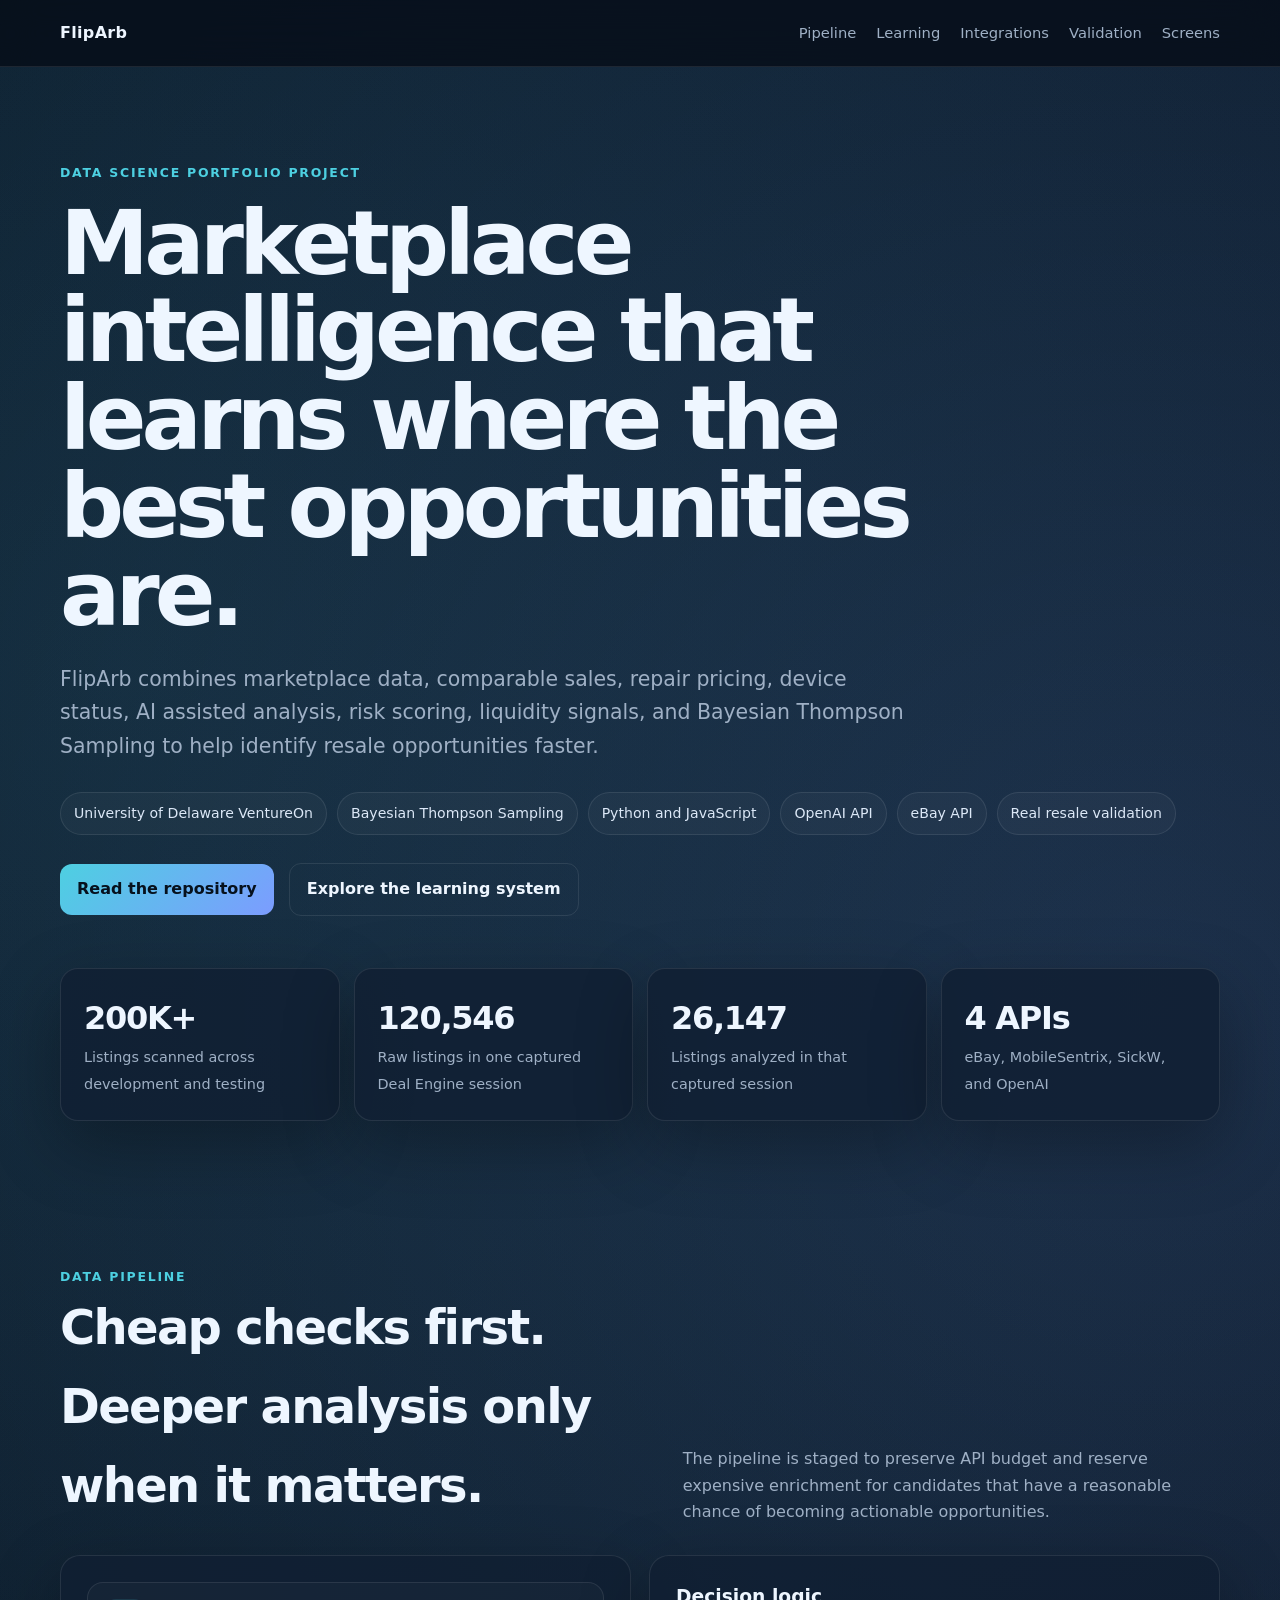
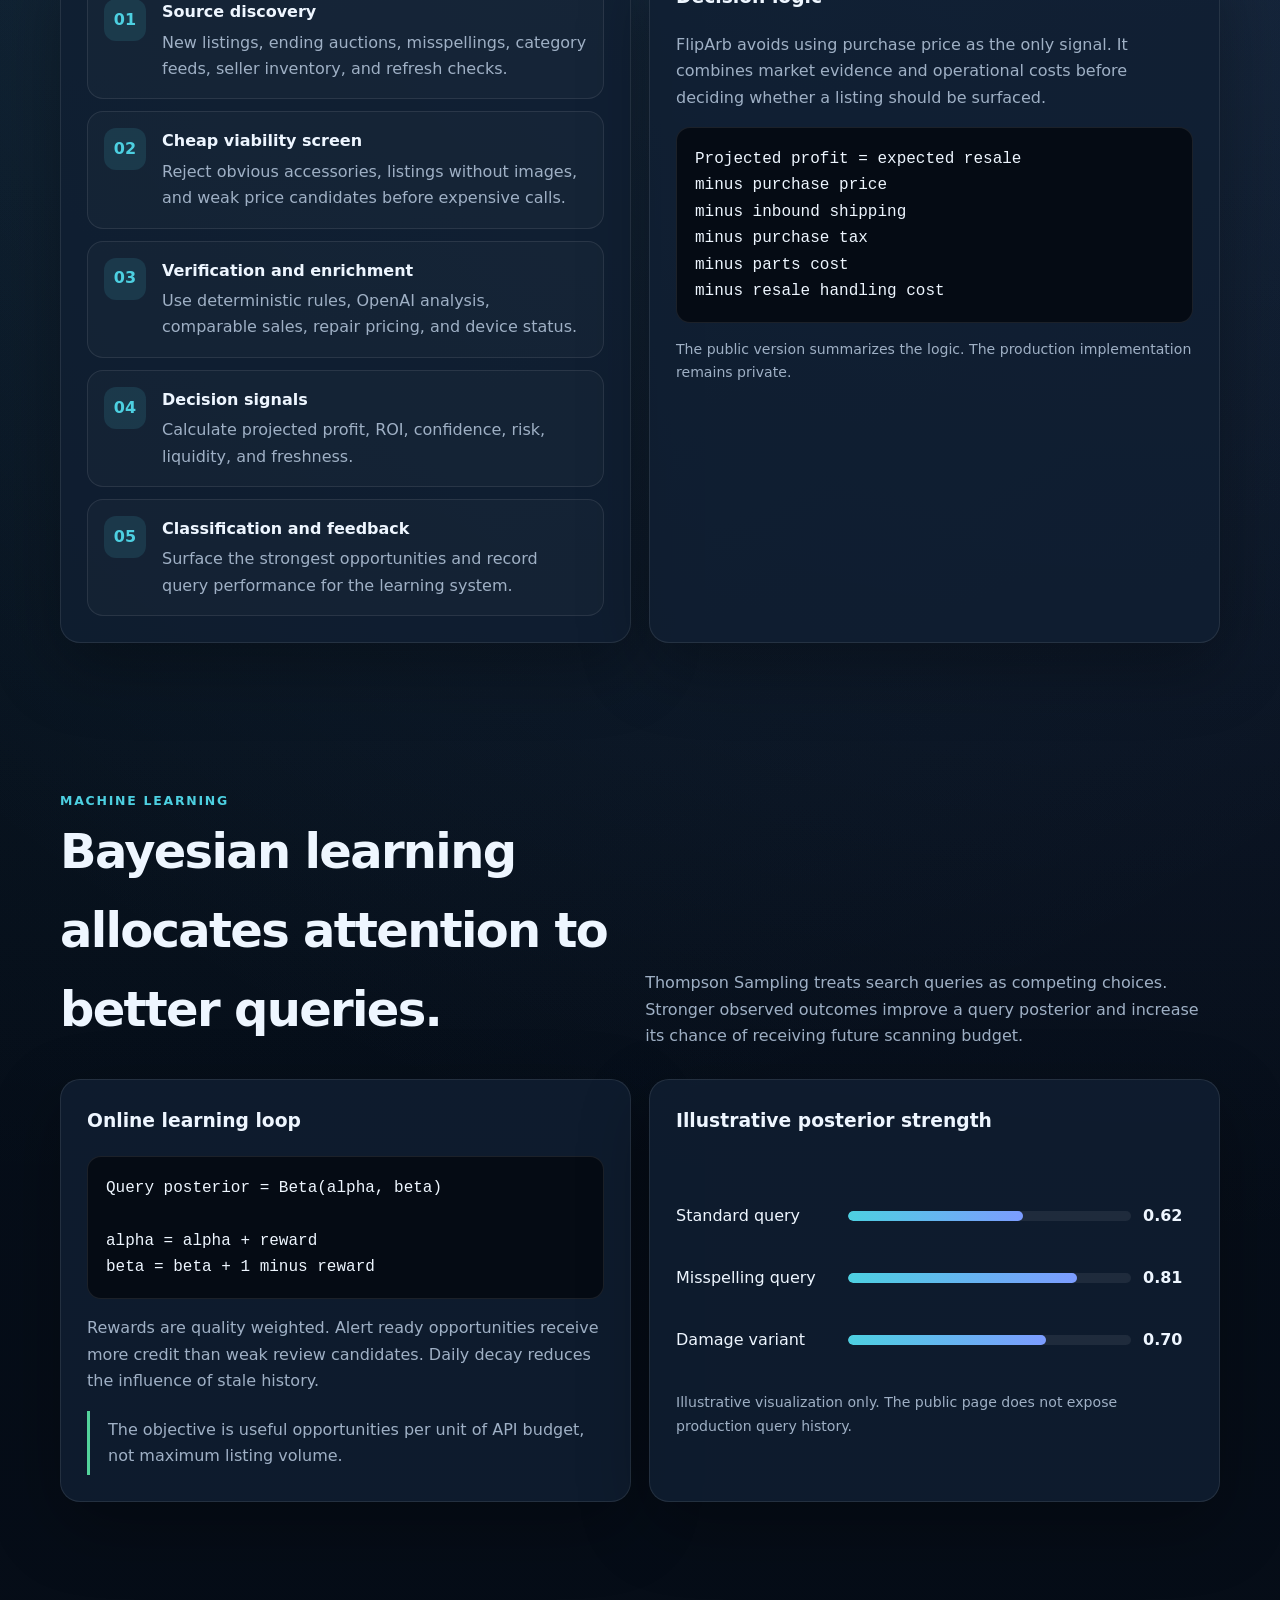
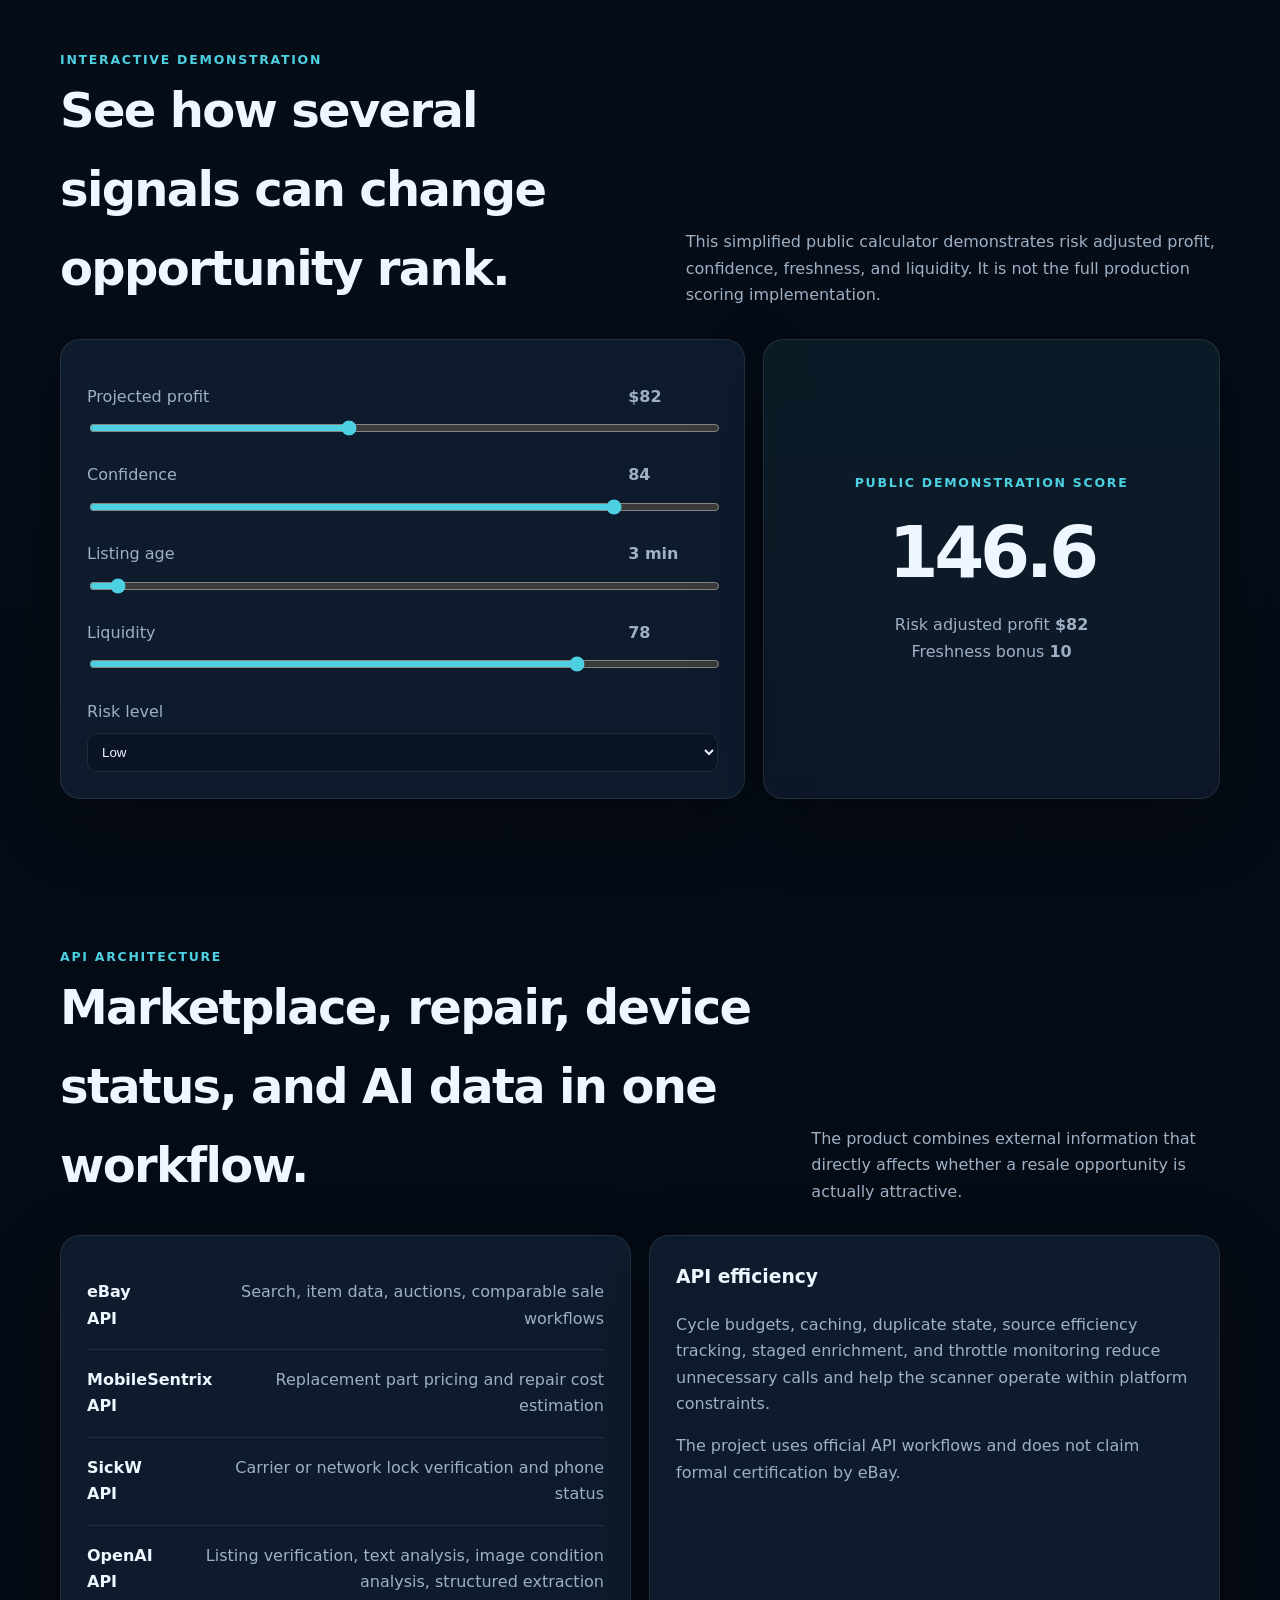
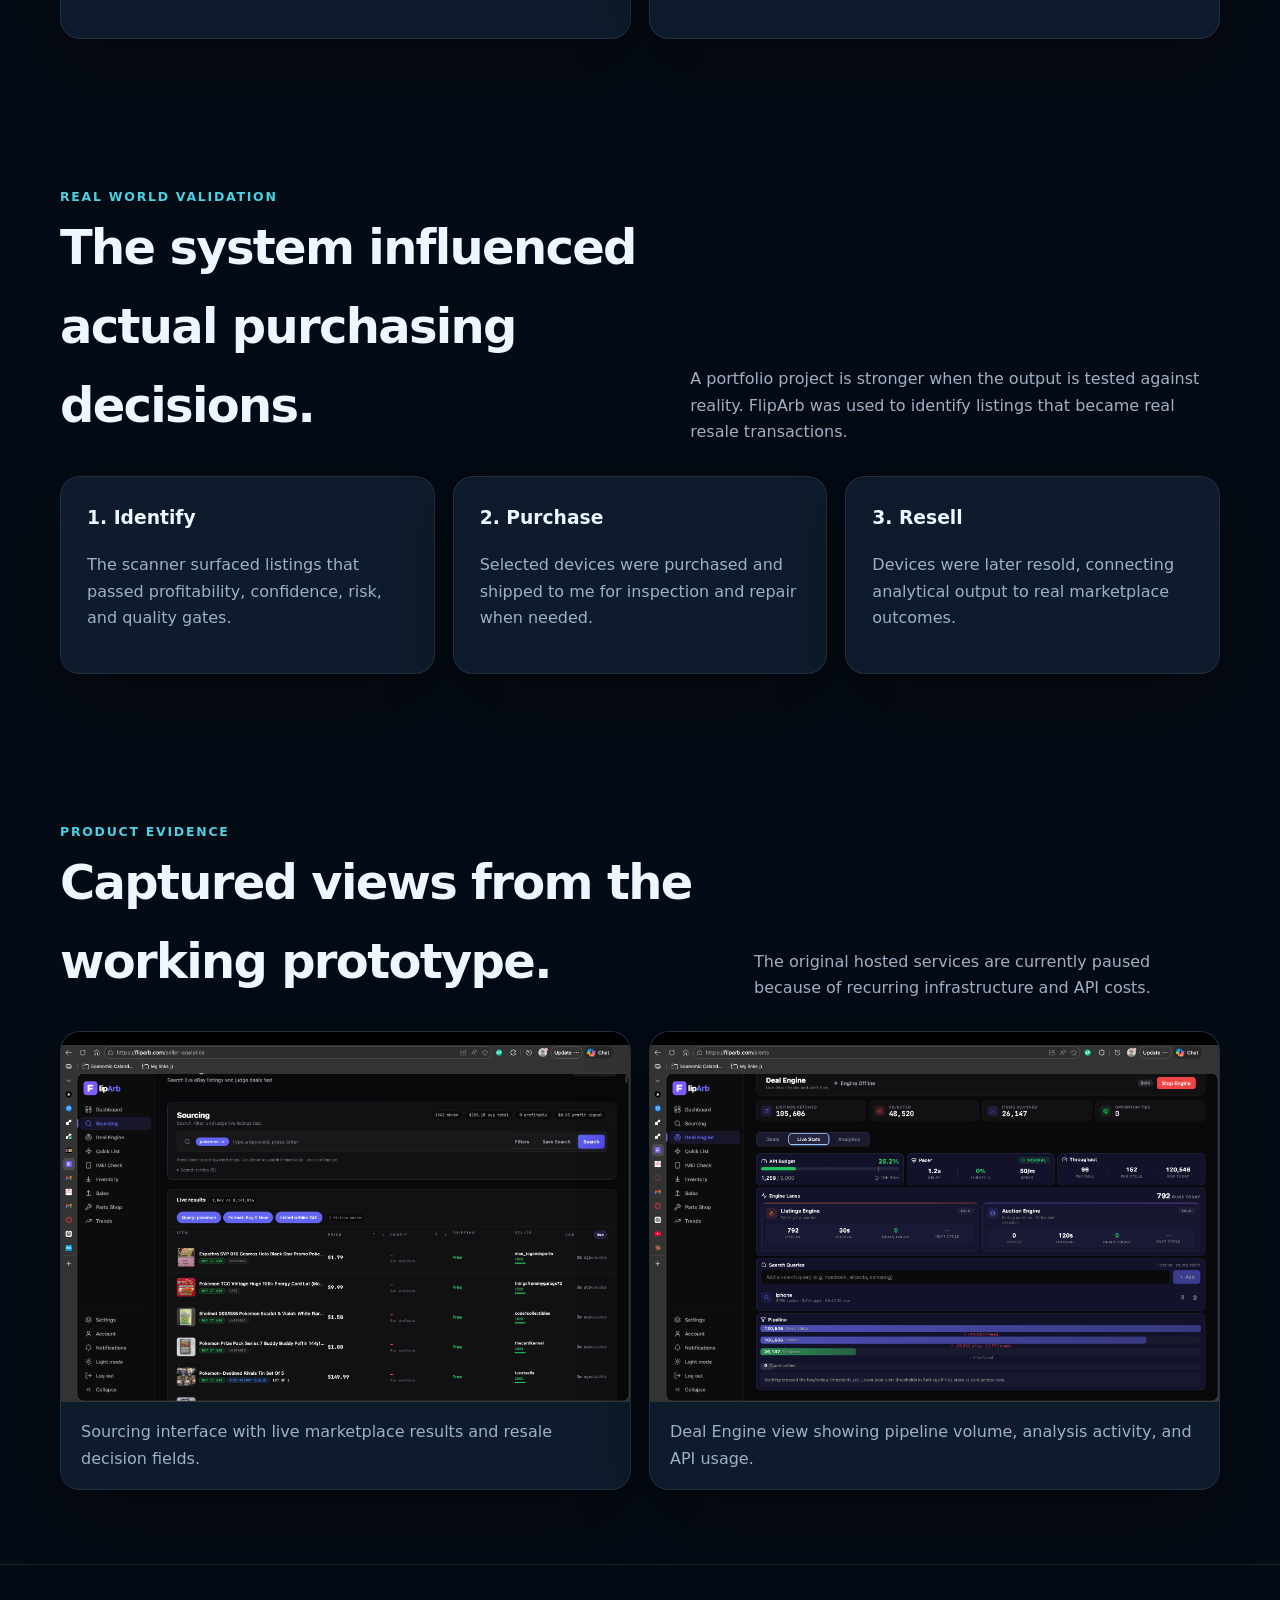
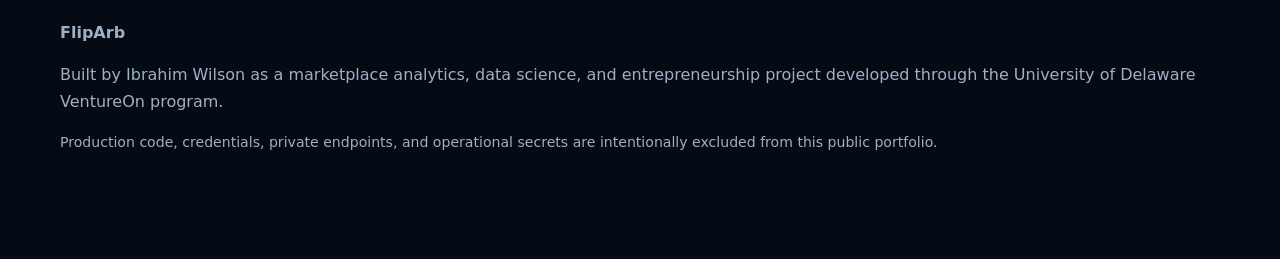
==== docs/index.html @ 9a1b88ae "Add files via upload" ====
<!doctype html>
<html lang="en">
<head>
  <meta charset="utf-8">
  <meta name="viewport" content="width=device-width, initial-scale=1">
  <title>FlipArb | Marketplace Intelligence and Data Science Portfolio</title>
  <meta name="description" content="FlipArb is a marketplace intelligence project that combines resale analytics, Bayesian learning, API integrations, AI assisted analysis, and real world validation.">
  <link rel="stylesheet" href="style.css">
</head>
<body>
<nav>
  <div class="container navinner">
    <div class="brand">FlipArb</div>
    <div class="navlinks">
      <a href="#pipeline">Pipeline</a>
      <a href="#learning">Learning</a>
      <a href="#integrations">Integrations</a>
      <a href="#validation">Validation</a>
      <a href="#screens">Screens</a>
    </div>
  </div>
</nav>

<header class="hero">
  <div class="container">
    <div class="kicker">Data science portfolio project</div>
    <h1>Marketplace intelligence that learns where the best opportunities are.</h1>
    <p class="lead">FlipArb combines marketplace data, comparable sales, repair pricing, device status, AI assisted analysis, risk scoring, liquidity signals, and Bayesian Thompson Sampling to help identify resale opportunities faster.</p>
    <div class="badges">
      <span class="badge">University of Delaware VentureOn</span>
      <span class="badge">Bayesian Thompson Sampling</span>
      <span class="badge">Python and JavaScript</span>
      <span class="badge">OpenAI API</span>
      <span class="badge">eBay API</span>
      <span class="badge">Real resale validation</span>
    </div>
    <a class="cta" href="https://github.com/Ibro06/fliparb-showcase" target="_blank" rel="noreferrer">Read the repository</a>
    <a class="cta secondary" href="#learning">Explore the learning system</a>

    <div class="metrics">
      <div class="metric"><strong>200K+</strong><span>Listings scanned across development and testing</span></div>
      <div class="metric"><strong>120,546</strong><span>Raw listings in one captured Deal Engine session</span></div>
      <div class="metric"><strong>26,147</strong><span>Listings analyzed in that captured session</span></div>
      <div class="metric"><strong>4 APIs</strong><span>eBay, MobileSentrix, SickW, and OpenAI</span></div>
    </div>
  </div>
</header>

<section id="pipeline">
  <div class="container">
    <div class="sectionhead">
      <div><div class="kicker">Data pipeline</div><h2>Cheap checks first. Deeper analysis only when it matters.</h2></div>
      <p>The pipeline is staged to preserve API budget and reserve expensive enrichment for candidates that have a reasonable chance of becoming actionable opportunities.</p>
    </div>
    <div class="grid2">
      <div class="card stack">
        <div class="step"><div class="stepnum">01</div><div><strong>Source discovery</strong><span>New listings, ending auctions, misspellings, category feeds, seller inventory, and refresh checks.</span></div></div>
        <div class="step"><div class="stepnum">02</div><div><strong>Cheap viability screen</strong><span>Reject obvious accessories, listings without images, and weak price candidates before expensive calls.</span></div></div>
        <div class="step"><div class="stepnum">03</div><div><strong>Verification and enrichment</strong><span>Use deterministic rules, OpenAI analysis, comparable sales, repair pricing, and device status.</span></div></div>
        <div class="step"><div class="stepnum">04</div><div><strong>Decision signals</strong><span>Calculate projected profit, ROI, confidence, risk, liquidity, and freshness.</span></div></div>
        <div class="step"><div class="stepnum">05</div><div><strong>Classification and feedback</strong><span>Surface the strongest opportunities and record query performance for the learning system.</span></div></div>
      </div>
      <div class="card">
        <h3>Decision logic</h3>
        <p>FlipArb avoids using purchase price as the only signal. It combines market evidence and operational costs before deciding whether a listing should be surfaced.</p>
        <div class="math">Projected profit = expected resale<br>minus purchase price<br>minus inbound shipping<br>minus purchase tax<br>minus parts cost<br>minus resale handling cost</div>
        <p class="small">The public version summarizes the logic. The production implementation remains private.</p>
      </div>
    </div>
  </div>
</section>

<section id="learning">
  <div class="container">
    <div class="sectionhead">
      <div><div class="kicker">Machine learning</div><h2>Bayesian learning allocates attention to better queries.</h2></div>
      <p>Thompson Sampling treats search queries as competing choices. Stronger observed outcomes improve a query posterior and increase its chance of receiving future scanning budget.</p>
    </div>
    <div class="modelgrid">
      <div class="card">
        <h3>Online learning loop</h3>
        <div class="math">Query posterior = Beta(alpha, beta)<br><br>alpha = alpha + reward<br>beta = beta + 1 minus reward</div>
        <p>Rewards are quality weighted. Alert ready opportunities receive more credit than weak review candidates. Daily decay reduces the influence of stale history.</p>
        <div class="callout">The objective is useful opportunities per unit of API budget, not maximum listing volume.</div>
      </div>
      <div class="card posterior">
        <h3>Illustrative posterior strength</h3>
        <div class="barline"><span>Standard query</span><div class="bar"><i style="width:62%"></i></div><b>0.62</b></div>
        <div class="barline"><span>Misspelling query</span><div class="bar"><i style="width:81%"></i></div><b>0.81</b></div>
        <div class="barline"><span>Damage variant</span><div class="bar"><i style="width:70%"></i></div><b>0.70</b></div>
        <p class="small">Illustrative visualization only. The public page does not expose production query history.</p>
      </div>
    </div>
  </div>
</section>

<section>
  <div class="container">
    <div class="sectionhead">
      <div><div class="kicker">Interactive demonstration</div><h2>See how several signals can change opportunity rank.</h2></div>
      <p>This simplified public calculator demonstrates risk adjusted profit, confidence, freshness, and liquidity. It is not the full production scoring implementation.</p>
    </div>
    <div class="scorer">
      <div class="card controls">
        <label>Projected profit <b id="profitValue"></b></label>
        <input id="profit" type="range" min="0" max="200" value="82">
        <label>Confidence <b id="confidenceValue"></b></label>
        <input id="confidence" type="range" min="5" max="99" value="84">
        <label>Listing age <b id="ageValue"></b></label>
        <input id="age" type="range" min="1" max="60" value="3">
        <label>Liquidity <b id="liquidityValue"></b></label>
        <input id="liquidity" type="range" min="0" max="100" value="78">
        <label>Risk level <span></span></label>
        <select id="risk"><option>Low</option><option>Medium</option><option>High</option></select>
      </div>
      <div class="card scorebox">
        <div>
          <div class="kicker">Public demonstration score</div>
          <div id="score" class="score">0</div>
          <div class="label">Risk adjusted profit <b id="adjustedProfit"></b></div>
          <div class="label">Freshness bonus <b id="freshness"></b></div>
        </div>
      </div>
    </div>
  </div>
</section>

<section id="integrations">
  <div class="container">
    <div class="sectionhead">
      <div><div class="kicker">API architecture</div><h2>Marketplace, repair, device status, and AI data in one workflow.</h2></div>
      <p>The product combines external information that directly affects whether a resale opportunity is actually attractive.</p>
    </div>
    <div class="grid2">
      <div class="card">
        <div class="integration"><strong>eBay API</strong><span>Search, item data, auctions, comparable sale workflows</span></div>
        <div class="integration"><strong>MobileSentrix API</strong><span>Replacement part pricing and repair cost estimation</span></div>
        <div class="integration"><strong>SickW API</strong><span>Carrier or network lock verification and phone status</span></div>
        <div class="integration"><strong>OpenAI API</strong><span>Listing verification, text analysis, image condition analysis, structured extraction</span></div>
      </div>
      <div class="card">
        <h3>API efficiency</h3>
        <p>Cycle budgets, caching, duplicate state, source efficiency tracking, staged enrichment, and throttle monitoring reduce unnecessary calls and help the scanner operate within platform constraints.</p>
        <p>The project uses official API workflows and does not claim formal certification by eBay.</p>
      </div>
    </div>
  </div>
</section>

<section id="validation">
  <div class="container">
    <div class="sectionhead">
      <div><div class="kicker">Real world validation</div><h2>The system influenced actual purchasing decisions.</h2></div>
      <p>A portfolio project is stronger when the output is tested against reality. FlipArb was used to identify listings that became real resale transactions.</p>
    </div>
    <div class="grid3">
      <div class="card"><h3>1. Identify</h3><p>The scanner surfaced listings that passed profitability, confidence, risk, and quality gates.</p></div>
      <div class="card"><h3>2. Purchase</h3><p>Selected devices were purchased and shipped to me for inspection and repair when needed.</p></div>
      <div class="card"><h3>3. Resell</h3><p>Devices were later resold, connecting analytical output to real marketplace outcomes.</p></div>
    </div>
  </div>
</section>

<section id="screens">
  <div class="container">
    <div class="sectionhead">
      <div><div class="kicker">Product evidence</div><h2>Captured views from the working prototype.</h2></div>
      <p>The original hosted services are currently paused because of recurring infrastructure and API costs.</p>
    </div>
    <div class="grid2">
      <div class="card figure"><img src="assets/sourcing_dashboard.png" alt="FlipArb sourcing dashboard"><div class="caption">Sourcing interface with live marketplace results and resale decision fields.</div></div>
      <div class="card figure"><img src="assets/deal_engine_dashboard.png" alt="FlipArb Deal Engine dashboard"><div class="caption">Deal Engine view showing pipeline volume, analysis activity, and API usage.</div></div>
    </div>
  </div>
</section>

<footer class="footer">
  <div class="container">
    <strong>FlipArb</strong>
    <p>Built by Ibrahim Wilson as a marketplace analytics, data science, and entrepreneurship project developed through the University of Delaware VentureOn program.</p>
    <p class="small">Production code, credentials, private endpoints, and operational secrets are intentionally excluded from this public portfolio.</p>
  </div>
</footer>
<script src="script.js"></script>
</body>
</html>
---- docs/style.css ----
:root {
  --bg: #07111f;
  --bg2: #0b1627;
  --card: rgba(16, 31, 50, 0.82);
  --line: rgba(255,255,255,0.09);
  --text: #eef6ff;
  --muted: #9fb0c5;
  --accent: #4dd0e1;
  --accent2: #7c9cff;
  --good: #53d39b;
  --warn: #ffd166;
  --shadow: 0 24px 70px rgba(0,0,0,0.30);
}
* { box-sizing: border-box; }
html { scroll-behavior: smooth; }
body {
  margin: 0;
  font-family: Inter, ui-sans-serif, system-ui, -apple-system, BlinkMacSystemFont, "Segoe UI", sans-serif;
  color: var(--text);
  background:
    radial-gradient(circle at 10% 10%, rgba(77,208,225,0.12), transparent 35%),
    radial-gradient(circle at 90% 15%, rgba(124,156,255,0.16), transparent 32%),
    linear-gradient(180deg, var(--bg), #050b14 70%);
  line-height: 1.65;
}
a { color: inherit; }
.container { width: min(1160px, calc(100% - 36px)); margin: 0 auto; }
nav {
  position: sticky;
  top: 0;
  z-index: 10;
  backdrop-filter: blur(18px);
  background: rgba(5,11,20,0.72);
  border-bottom: 1px solid var(--line);
}
.navinner { min-height: 66px; display: flex; align-items: center; justify-content: space-between; gap: 18px; }
.brand { font-weight: 800; letter-spacing: 0.02em; }
.navlinks { display: flex; gap: 20px; flex-wrap: wrap; }
.navlinks a { color: var(--muted); text-decoration: none; font-size: 0.92rem; }
.hero { padding: 96px 0 72px; }
.kicker { color: var(--accent); font-weight: 800; text-transform: uppercase; letter-spacing: 0.14em; font-size: 0.78rem; }
h1 { font-size: clamp(2.7rem, 7vw, 5.6rem); line-height: 0.98; margin: 16px 0 24px; max-width: 980px; letter-spacing: -0.055em; }
.lead { color: var(--muted); font-size: clamp(1.05rem, 2vw, 1.28rem); max-width: 850px; }
.badges { display: flex; flex-wrap: wrap; gap: 10px; margin: 28px 0; }
.badge { padding: 9px 13px; border: 1px solid var(--line); background: rgba(255,255,255,0.03); border-radius: 999px; color: #dce8f7; font-size: 0.88rem; }
.cta { display: inline-flex; align-items: center; padding: 12px 17px; border-radius: 12px; background: linear-gradient(135deg, var(--accent), var(--accent2)); color: #06111d; text-decoration: none; font-weight: 800; margin-right: 10px; }
.cta.secondary { background: transparent; color: var(--text); border: 1px solid var(--line); }
.metrics { display: grid; grid-template-columns: repeat(4, 1fr); gap: 14px; margin-top: 52px; }
.metric { background: var(--card); border: 1px solid var(--line); padding: 23px; border-radius: 18px; box-shadow: var(--shadow); }
.metric strong { display: block; font-size: 2rem; letter-spacing: -0.04em; }
.metric span { color: var(--muted); font-size: 0.9rem; }
section { padding: 74px 0; }
.sectionhead { display: flex; justify-content: space-between; align-items: end; gap: 30px; margin-bottom: 30px; }
.sectionhead h2 { margin: 0; font-size: clamp(2rem, 4vw, 3rem); letter-spacing: -0.035em; }
.sectionhead p { margin: 0; color: var(--muted); max-width: 600px; }
.grid2 { display: grid; grid-template-columns: repeat(2, 1fr); gap: 18px; }
.grid3 { display: grid; grid-template-columns: repeat(3, 1fr); gap: 18px; }
.card { background: var(--card); border: 1px solid var(--line); border-radius: 20px; padding: 26px; box-shadow: var(--shadow); }
.card h3 { margin-top: 0; }
.card p { color: var(--muted); }
.stack { display: grid; gap: 12px; }
.step { display: grid; grid-template-columns: 42px 1fr; gap: 16px; align-items: start; padding: 16px; border: 1px solid var(--line); border-radius: 16px; background: rgba(255,255,255,0.025); }
.stepnum { width: 42px; height: 42px; display: grid; place-items: center; border-radius: 12px; background: rgba(77,208,225,0.12); color: var(--accent); font-weight: 800; }
.step strong { display: block; margin-bottom: 4px; }
.step span { color: var(--muted); }
.math { font-family: ui-monospace, SFMono-Regular, Menlo, monospace; background: #050b14; padding: 18px; border-radius: 14px; border: 1px solid var(--line); overflow: auto; }
.integration { display: flex; justify-content: space-between; gap: 16px; padding: 17px 0; border-bottom: 1px solid var(--line); }
.integration:last-child { border-bottom: 0; }
.integration span { color: var(--muted); text-align: right; }
.figure { overflow: hidden; padding: 0; }
.figure img { width: 100%; display: block; }
.figure .caption { padding: 17px 20px; color: var(--muted); }
.scorer { display: grid; grid-template-columns: 1.2fr 0.8fr; gap: 18px; }
.controls label { display: grid; grid-template-columns: 1fr 90px; gap: 14px; align-items: center; margin: 18px 0 8px; color: var(--muted); }
.controls input[type=range] { width: 100%; accent-color: var(--accent); }
.controls select { width: 100%; padding: 10px; background: #0a1422; border: 1px solid var(--line); color: var(--text); border-radius: 10px; }
.scorebox { display: grid; place-items: center; min-height: 330px; text-align: center; background: linear-gradient(180deg, rgba(77,208,225,0.08), rgba(124,156,255,0.08)); }
.scorebox .score { font-size: 4.5rem; font-weight: 900; letter-spacing: -0.06em; }
.scorebox .label { color: var(--muted); }
.modelgrid { display: grid; grid-template-columns: 1fr 1fr; gap: 18px; }
.posterior { display: grid; gap: 12px; }
.barline { display: grid; grid-template-columns: 160px 1fr 50px; gap: 12px; align-items: center; }
.bar { height: 10px; border-radius: 999px; background: rgba(255,255,255,0.07); overflow: hidden; }
.bar > i { display: block; height: 100%; background: linear-gradient(90deg, var(--accent), var(--accent2)); border-radius: 999px; }
.callout { border-left: 3px solid var(--good); padding: 6px 0 6px 18px; color: var(--muted); }
.footer { padding: 55px 0 90px; color: var(--muted); border-top: 1px solid var(--line); }
.small { font-size: 0.88rem; color: var(--muted); }
@media (max-width: 900px) {
  .metrics, .grid3 { grid-template-columns: repeat(2, 1fr); }
  .grid2, .modelgrid, .scorer { grid-template-columns: 1fr; }
  .navlinks { display: none; }
}
@media (max-width: 560px) {
  .metrics, .grid3 { grid-template-columns: 1fr; }
  .hero { padding-top: 70px; }
  .sectionhead { display: block; }
  .sectionhead p { margin-top: 12px; }
  .barline { grid-template-columns: 120px 1fr 42px; font-size: 0.85rem; }
}
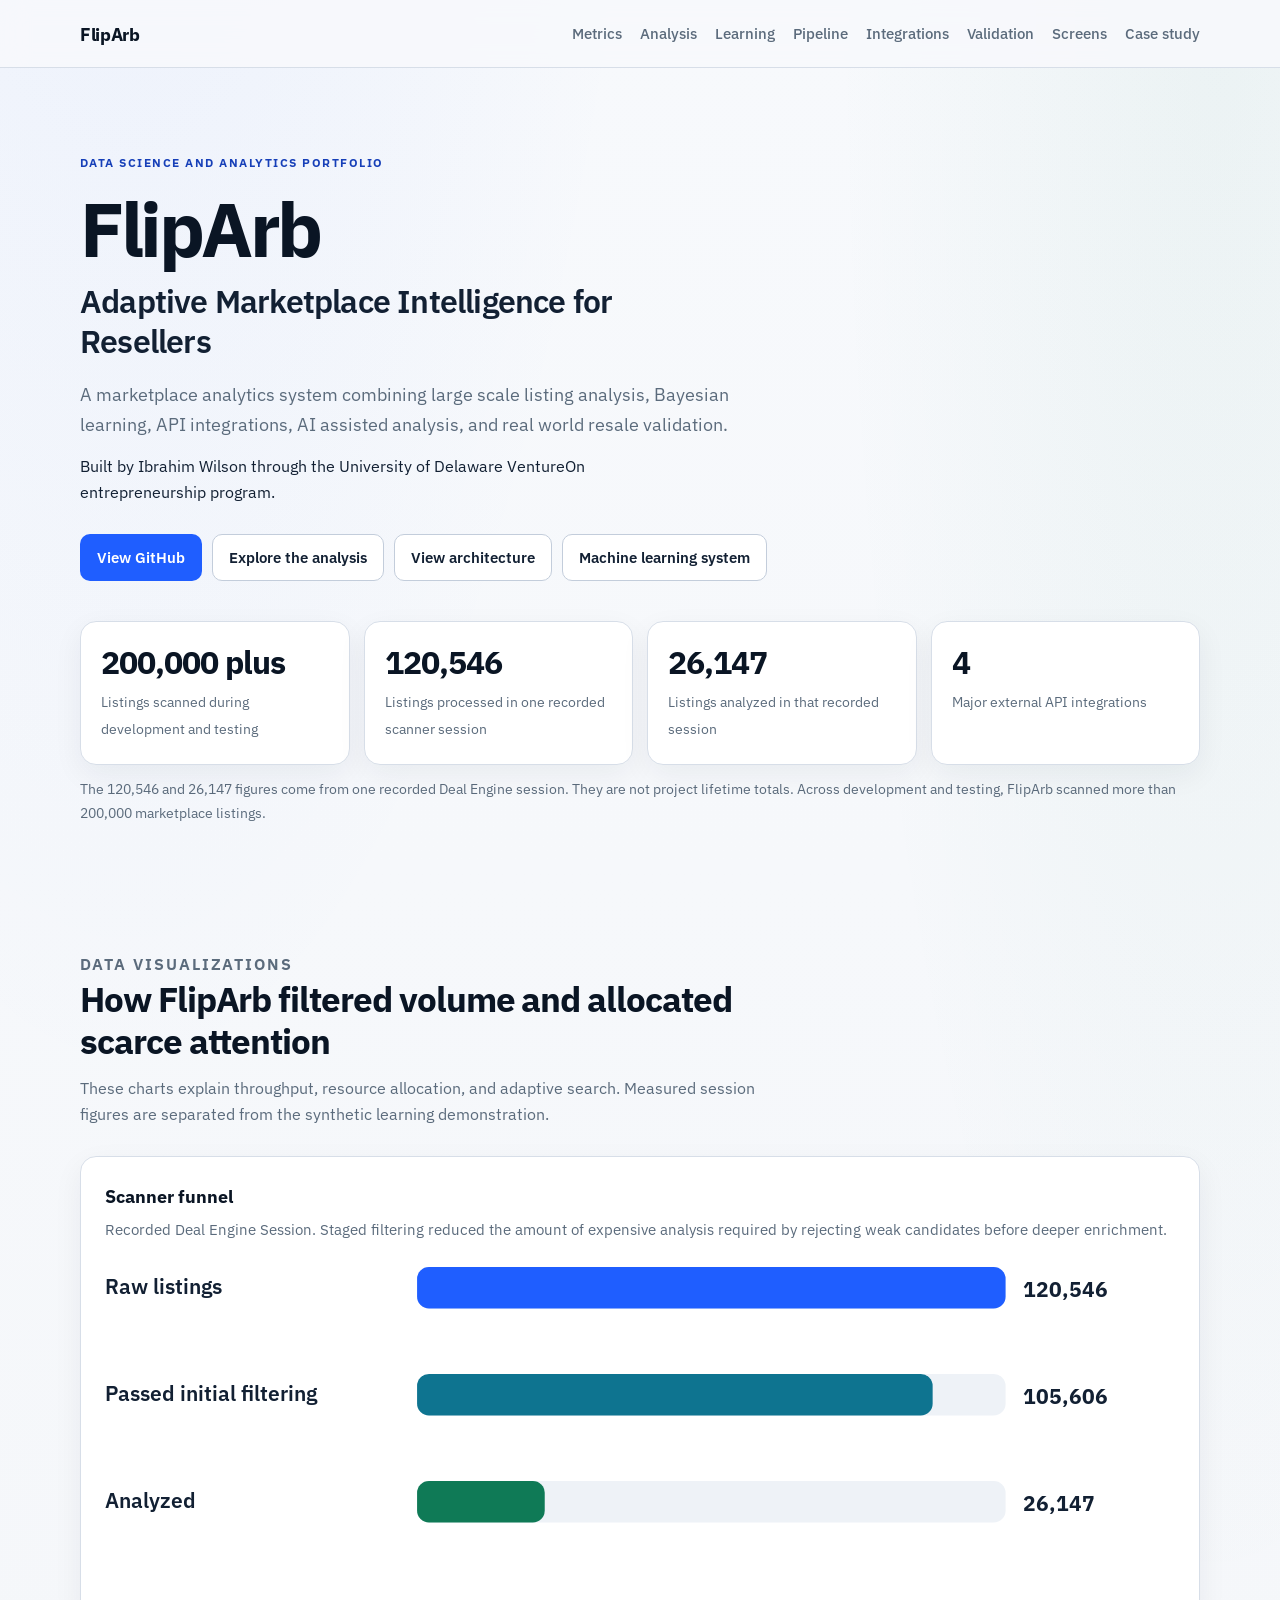
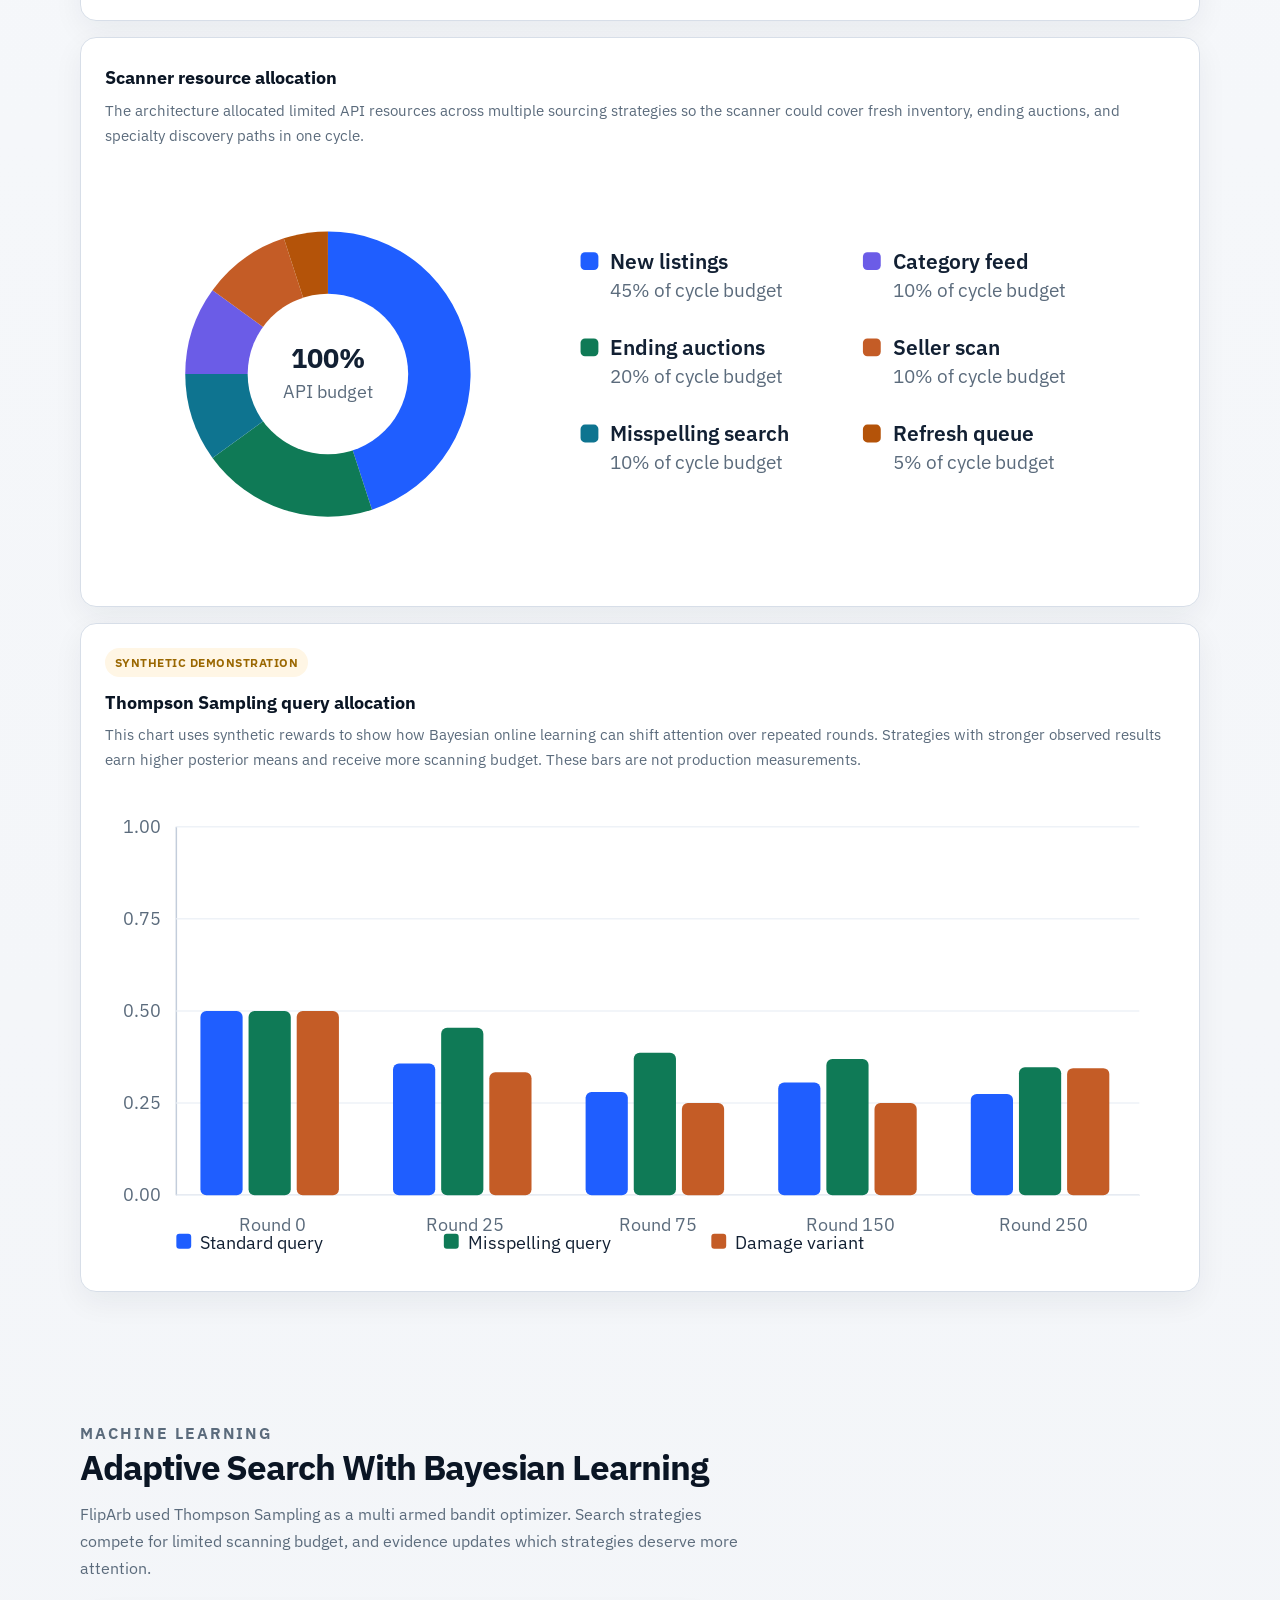
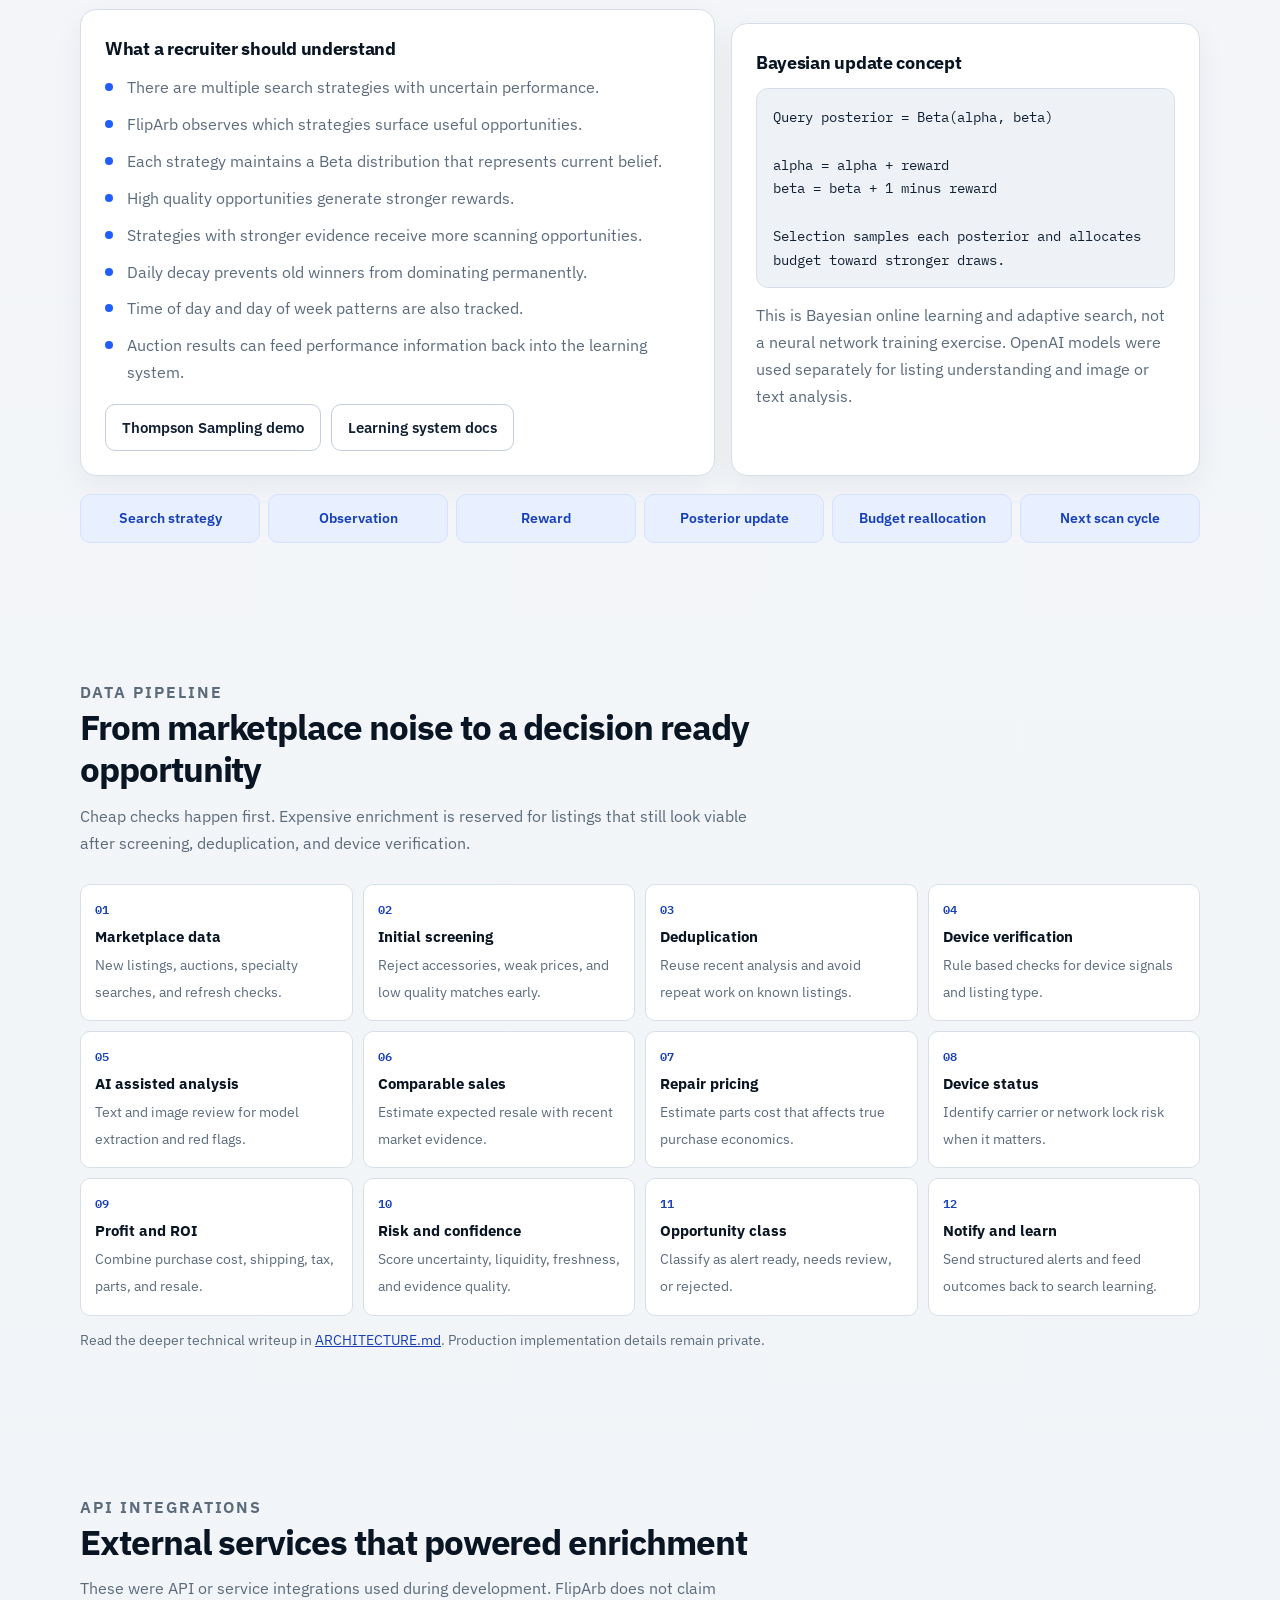
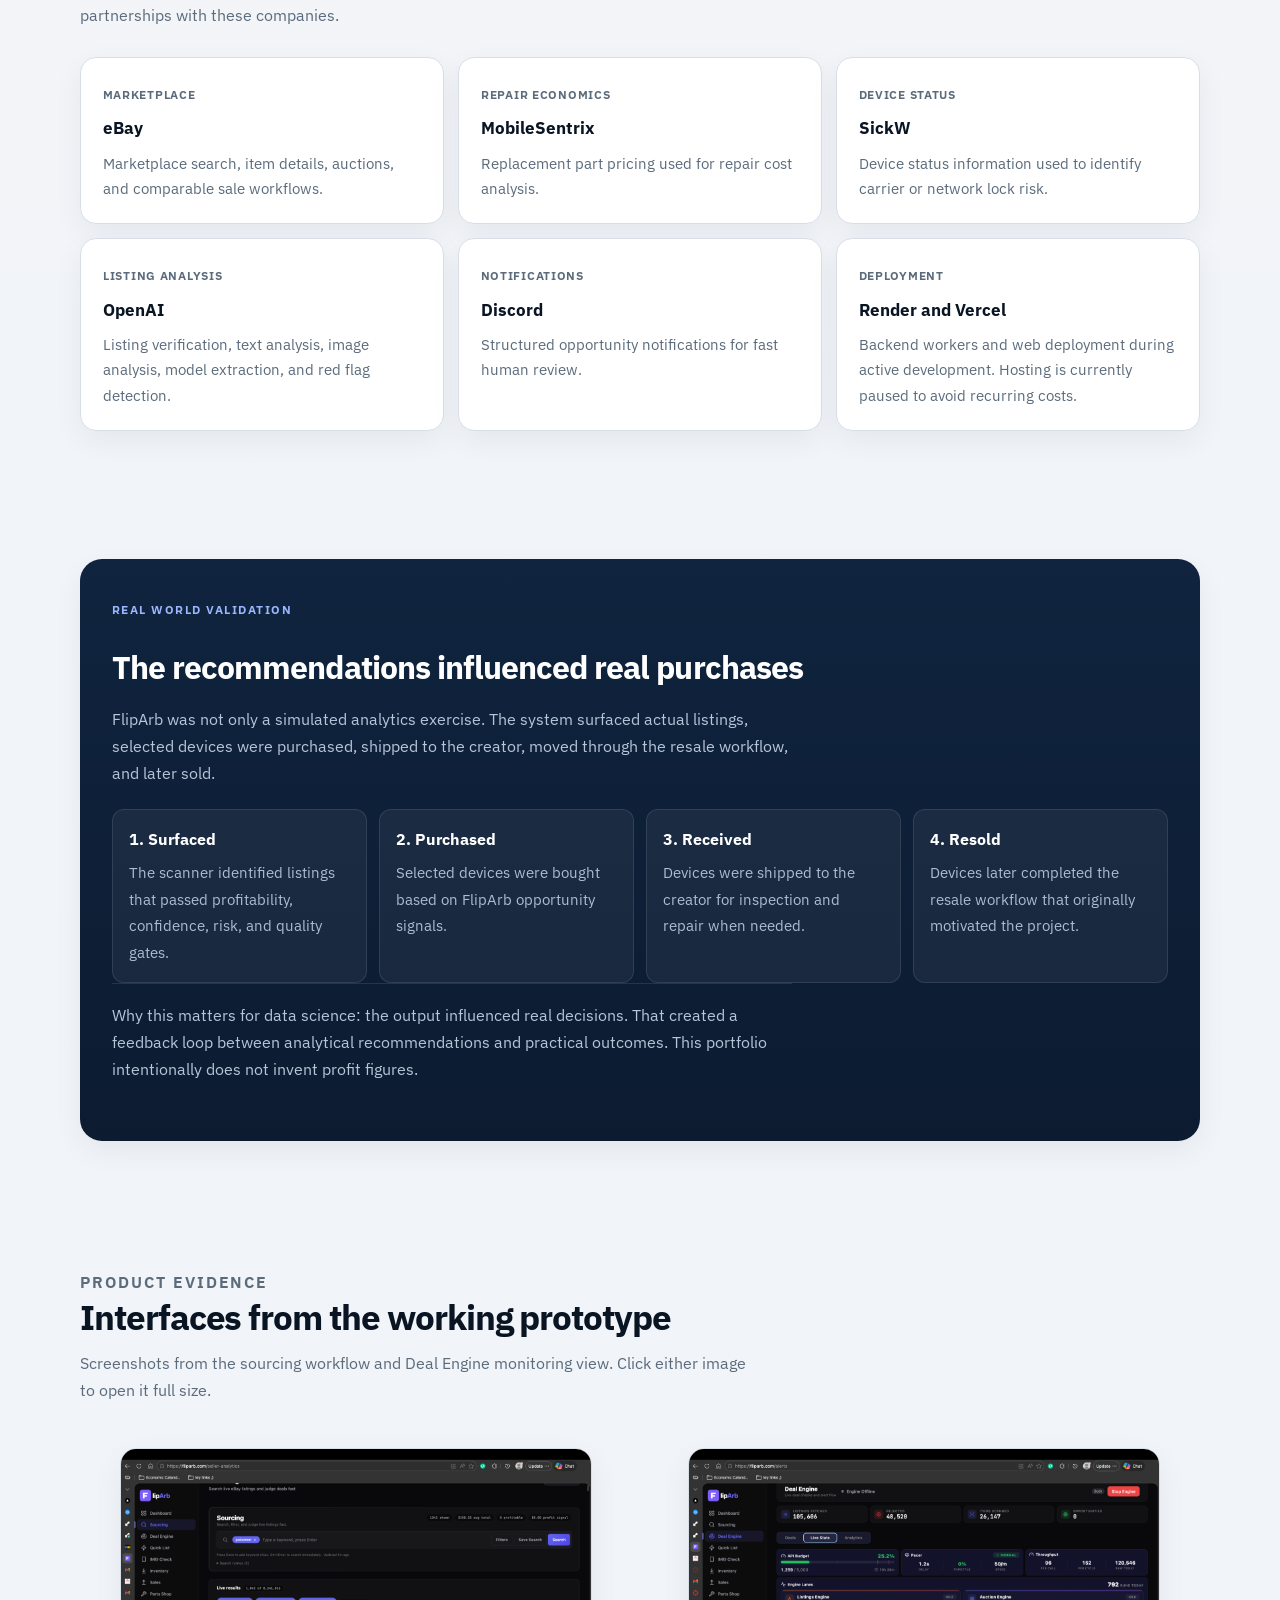
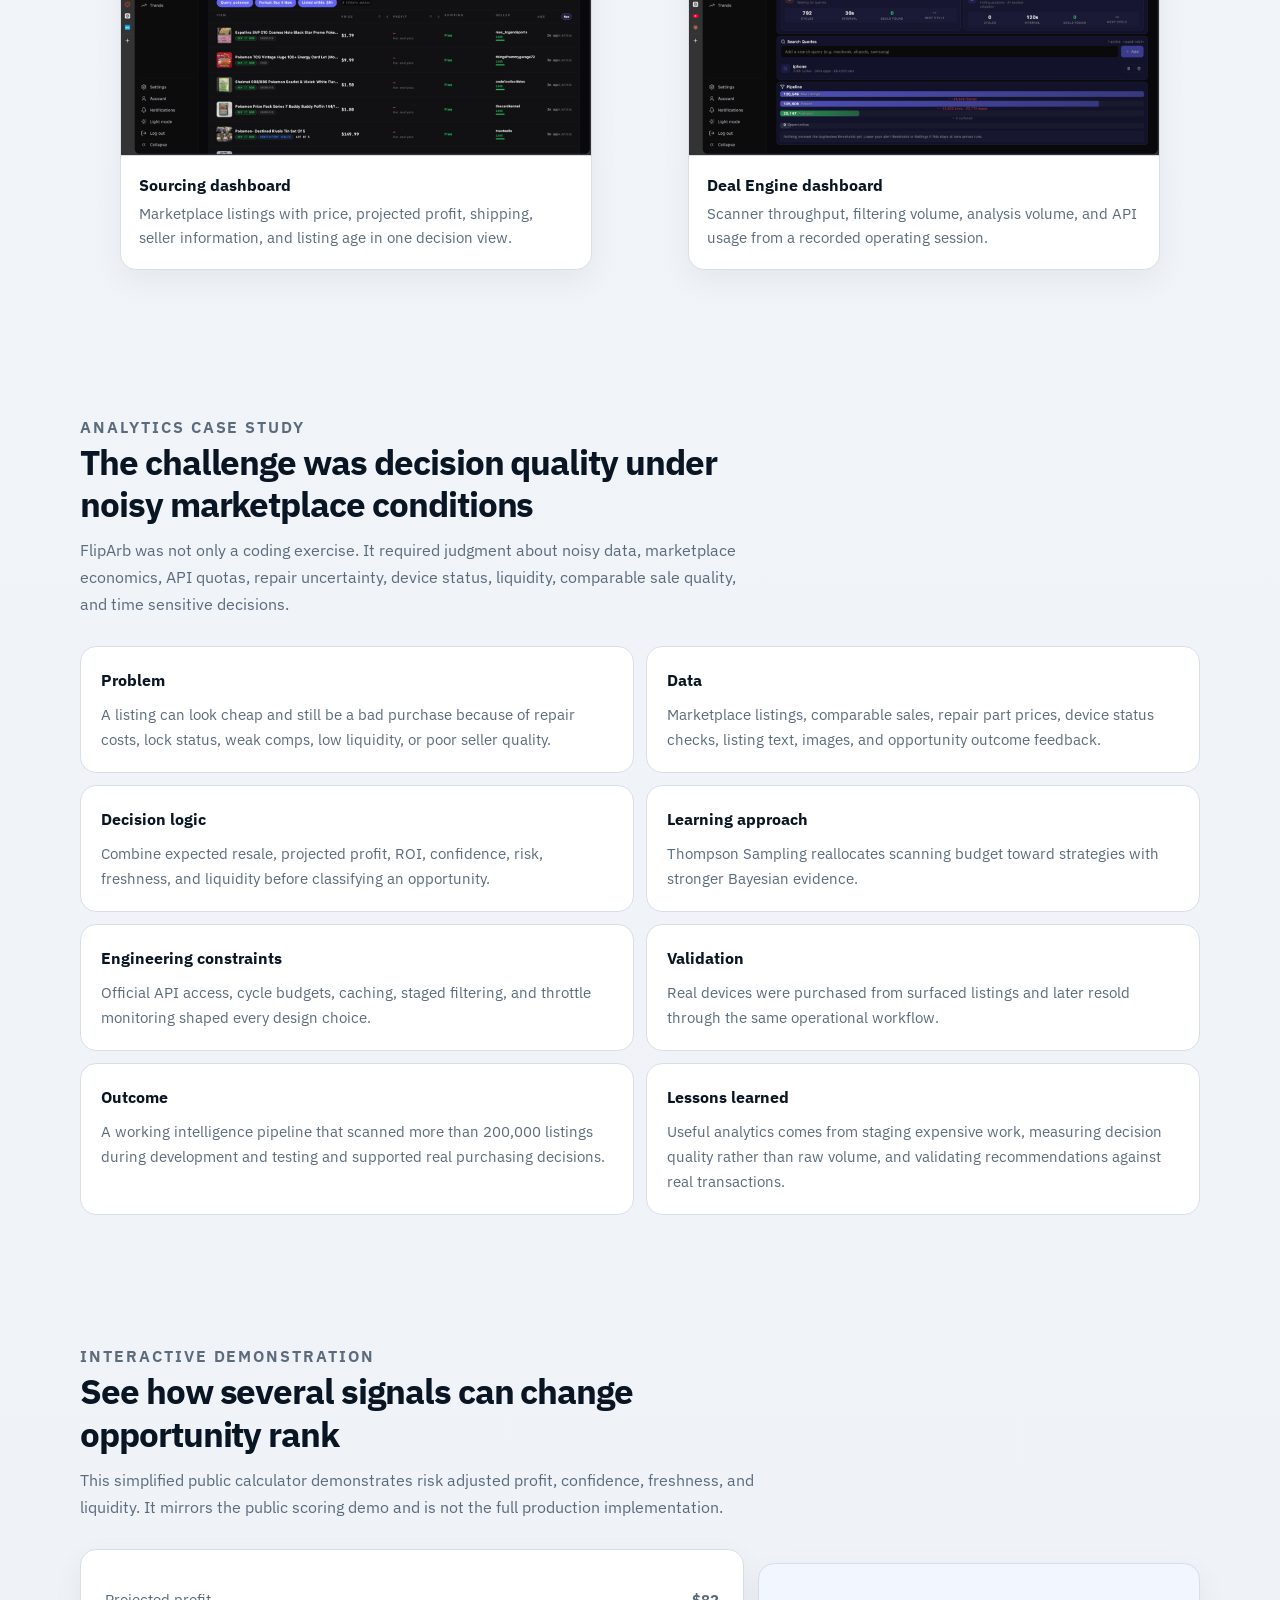
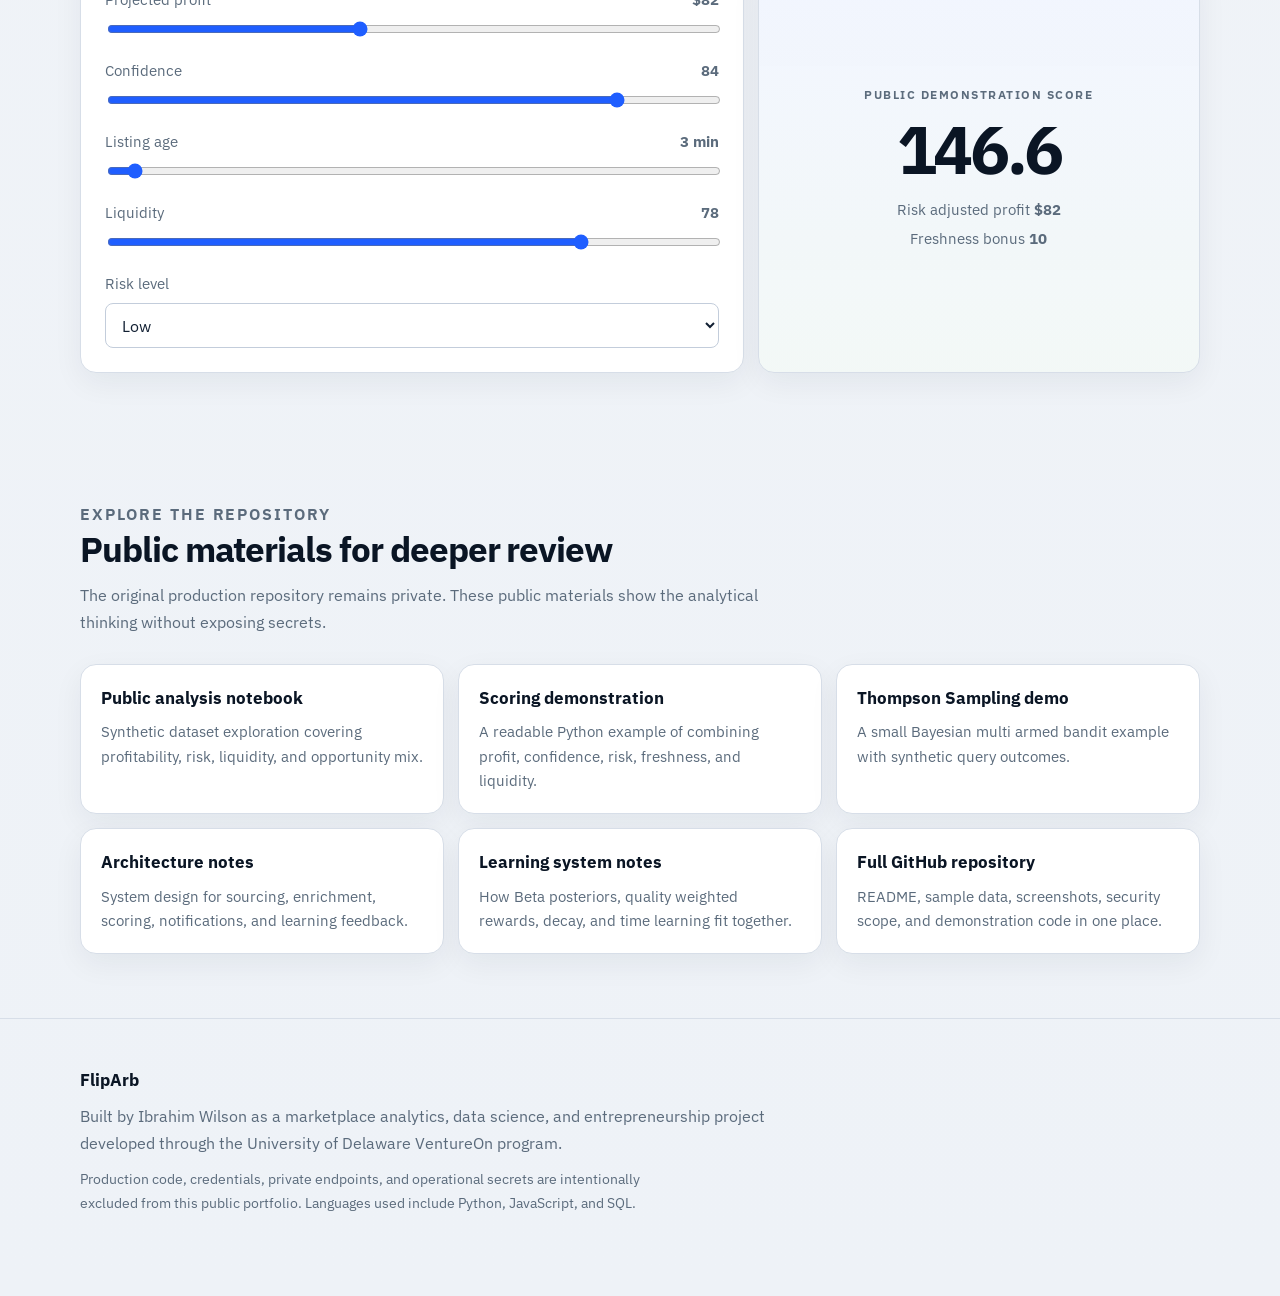
==== commit 70144ad2: "Rebuild FlipArb as a recruiter facing analytics portfolio Present the project as a polished data sci" ====
--- a/docs/index.html
+++ b/docs/index.html
@@ -3,184 +3,510 @@
 <head>
   <meta charset="utf-8">
   <meta name="viewport" content="width=device-width, initial-scale=1">
-  <title>FlipArb | Marketplace Intelligence and Data Science Portfolio</title>
-  <meta name="description" content="FlipArb is a marketplace intelligence project that combines resale analytics, Bayesian learning, API integrations, AI assisted analysis, and real world validation.">
-  <link rel="stylesheet" href="style.css">
+  <title>FlipArb | Adaptive Marketplace Intelligence Portfolio</title>
+  <meta name="description" content="FlipArb is a marketplace analytics portfolio project combining large scale listing analysis, Bayesian Thompson Sampling, API integrations, and real world resale validation.">
+  <meta name="author" content="Ibrahim Wilson">
+  <meta property="og:title" content="FlipArb | Adaptive Marketplace Intelligence">
+  <meta property="og:description" content="A data science and analytics portfolio case study of FlipArb: marketplace scanning, Bayesian learning, API enrichment, and real world resale validation.">
+  <meta property="og:type" content="website">
+  <meta property="og:url" content="https://ibro06.github.io/FlipArb-Public/">
+  <meta property="og:image" content="https://ibro06.github.io/FlipArb-Public/assets/deal_engine_dashboard.png">
+  <meta name="twitter:card" content="summary_large_image">
+  <meta name="twitter:title" content="FlipArb | Adaptive Marketplace Intelligence">
+  <meta name="twitter:description" content="Marketplace analytics portfolio case study with Bayesian learning, API enrichment, and real world validation.">
+  <meta name="twitter:image" content="https://ibro06.github.io/FlipArb-Public/assets/deal_engine_dashboard.png">
+  <link rel="icon" href="assets/favicon.svg" type="image/svg+xml">
+  <link rel="preconnect" href="https://fonts.googleapis.com">
+  <link rel="preconnect" href="https://fonts.gstatic.com" crossorigin>
+  <link href="https://fonts.googleapis.com/css2?family=IBM+Plex+Mono:wght@400;600&family=IBM+Plex+Sans:wght@400;500;600;700&display=swap" rel="stylesheet">
+  <link rel="stylesheet" href="assets/css/styles.css">
 </head>
 <body>
-<nav>
-  <div class="container navinner">
-    <div class="brand">FlipArb</div>
-    <div class="navlinks">
-      <a href="#pipeline">Pipeline</a>
-      <a href="#learning">Learning</a>
-      <a href="#integrations">Integrations</a>
-      <a href="#validation">Validation</a>
-      <a href="#screens">Screens</a>
+  <a class="skip-link" href="#main">Skip to content</a>
+
+  <nav class="site-nav" aria-label="Primary">
+    <div class="container nav-inner">
+      <a class="brand" href="#top">FlipArb</a>
+      <button class="nav-toggle" type="button" aria-expanded="false" aria-controls="site-menu">Menu</button>
+      <div class="nav-links" id="site-menu">
+        <a href="#metrics">Metrics</a>
+        <a href="#analysis">Analysis</a>
+        <a href="#learning">Learning</a>
+        <a href="#pipeline">Pipeline</a>
+        <a href="#integrations">Integrations</a>
+        <a href="#validation">Validation</a>
+        <a href="#screens">Screens</a>
+        <a href="#case-study">Case study</a>
+      </div>
     </div>
-  </div>
-</nav>
-
-<header class="hero">
-  <div class="container">
-    <div class="kicker">Data science portfolio project</div>
-    <h1>Marketplace intelligence that learns where the best opportunities are.</h1>
-    <p class="lead">FlipArb combines marketplace data, comparable sales, repair pricing, device status, AI assisted analysis, risk scoring, liquidity signals, and Bayesian Thompson Sampling to help identify resale opportunities faster.</p>
-    <div class="badges">
-      <span class="badge">University of Delaware VentureOn</span>
-      <span class="badge">Bayesian Thompson Sampling</span>
-      <span class="badge">Python and JavaScript</span>
-      <span class="badge">OpenAI API</span>
-      <span class="badge">eBay API</span>
-      <span class="badge">Real resale validation</span>
+  </nav>
+
+  <header class="hero" id="top">
+    <div class="container">
+      <p class="eyebrow">Data science and analytics portfolio</p>
+      <h1 class="hero-brand">FlipArb</h1>
+      <p class="hero-title">Adaptive Marketplace Intelligence for Resellers</p>
+      <p class="hero-lead">
+        A marketplace analytics system combining large scale listing analysis, Bayesian learning,
+        API integrations, AI assisted analysis, and real world resale validation.
+      </p>
+      <p class="hero-credit">
+        Built by Ibrahim Wilson through the University of Delaware VentureOn entrepreneurship program.
+      </p>
+      <div class="cta-row">
+        <a class="btn btn-primary" href="https://github.com/Ibro06/FlipArb-Public" target="_blank" rel="noopener noreferrer">View GitHub</a>
+        <a class="btn btn-secondary" href="#analysis">Explore the analysis</a>
+        <a class="btn btn-secondary" href="#pipeline">View architecture</a>
+        <a class="btn btn-secondary" href="#learning">Machine learning system</a>
+      </div>
+
+      <div class="metrics" id="metrics" aria-label="Project metrics">
+        <div class="metric-card">
+          <strong>200,000 plus</strong>
+          <span>Listings scanned during development and testing</span>
+        </div>
+        <div class="metric-card">
+          <strong>120,546</strong>
+          <span>Listings processed in one recorded scanner session</span>
+        </div>
+        <div class="metric-card">
+          <strong>26,147</strong>
+          <span>Listings analyzed in that recorded session</span>
+        </div>
+        <div class="metric-card">
+          <strong>4</strong>
+          <span>Major external API integrations</span>
+        </div>
+      </div>
+      <p class="section-note">
+        The 120,546 and 26,147 figures come from one recorded Deal Engine session.
+        They are not project lifetime totals. Across development and testing, FlipArb scanned more than 200,000 marketplace listings.
+      </p>
     </div>
-    <a class="cta" href="https://github.com/Ibro06/fliparb-showcase" target="_blank" rel="noreferrer">Read the repository</a>
-    <a class="cta secondary" href="#learning">Explore the learning system</a>
-
-    <div class="metrics">
-      <div class="metric"><strong>200K+</strong><span>Listings scanned across development and testing</span></div>
-      <div class="metric"><strong>120,546</strong><span>Raw listings in one captured Deal Engine session</span></div>
-      <div class="metric"><strong>26,147</strong><span>Listings analyzed in that captured session</span></div>
-      <div class="metric"><strong>4 APIs</strong><span>eBay, MobileSentrix, SickW, and OpenAI</span></div>
+  </header>
+
+  <main id="main">
+    <section id="analysis" aria-labelledby="analysis-title">
+      <div class="container">
+        <div class="section-head">
+          <p class="eyebrow">Data visualizations</p>
+          <h2 id="analysis-title">How FlipArb filtered volume and allocated scarce attention</h2>
+          <p>
+            These charts explain throughput, resource allocation, and adaptive search.
+            Measured session figures are separated from the synthetic learning demonstration.
+          </p>
+        </div>
+
+        <div class="grid-charts">
+          <article class="chart-card">
+            <h3>Scanner funnel</h3>
+            <p class="chart-meta">
+              Recorded Deal Engine Session. Staged filtering reduced the amount of expensive analysis required
+              by rejecting weak candidates before deeper enrichment.
+            </p>
+            <div class="chart-frame" id="chart-funnel"></div>
+          </article>
+
+          <article class="chart-card">
+            <h3>Scanner resource allocation</h3>
+            <p class="chart-meta">
+              The architecture allocated limited API resources across multiple sourcing strategies
+              so the scanner could cover fresh inventory, ending auctions, and specialty discovery paths in one cycle.
+            </p>
+            <div class="chart-frame" id="chart-budget"></div>
+          </article>
+
+          <article class="chart-card">
+            <span class="demo-badge">Synthetic demonstration</span>
+            <h3>Thompson Sampling query allocation</h3>
+            <p class="chart-meta">
+              This chart uses synthetic rewards to show how Bayesian online learning can shift attention over repeated rounds.
+              Strategies with stronger observed results earn higher posterior means and receive more scanning budget.
+              These bars are not production measurements.
+            </p>
+            <div class="chart-frame" id="chart-thompson"></div>
+          </article>
+        </div>
+      </div>
+    </section>
+
+    <section id="learning" aria-labelledby="learning-title">
+      <div class="container">
+        <div class="section-head">
+          <p class="eyebrow">Machine learning</p>
+          <h2 id="learning-title">Adaptive Search With Bayesian Learning</h2>
+          <p>
+            FlipArb used Thompson Sampling as a multi armed bandit optimizer.
+            Search strategies compete for limited scanning budget, and evidence updates which strategies deserve more attention.
+          </p>
+        </div>
+
+        <div class="grid-2">
+          <div class="panel">
+            <h3>What a recruiter should understand</h3>
+            <ul class="checklist">
+              <li>There are multiple search strategies with uncertain performance.</li>
+              <li>FlipArb observes which strategies surface useful opportunities.</li>
+              <li>Each strategy maintains a Beta distribution that represents current belief.</li>
+              <li>High quality opportunities generate stronger rewards.</li>
+              <li>Strategies with stronger evidence receive more scanning opportunities.</li>
+              <li>Daily decay prevents old winners from dominating permanently.</li>
+              <li>Time of day and day of week patterns are also tracked.</li>
+              <li>Auction results can feed performance information back into the learning system.</li>
+            </ul>
+            <div class="doc-links">
+              <a class="btn btn-secondary" href="https://github.com/Ibro06/FlipArb-Public/blob/main/src/thompson_sampling_demo.py" target="_blank" rel="noopener noreferrer">Thompson Sampling demo</a>
+              <a class="btn btn-secondary" href="LEARNING_SYSTEM.md">Learning system docs</a>
+            </div>
+          </div>
+
+          <div class="panel">
+            <h3>Bayesian update concept</h3>
+            <div class="mono" aria-label="Thompson Sampling update formulas">
+              Query posterior = Beta(alpha, beta)<br><br>
+              alpha = alpha + reward<br>
+              beta = beta + 1 minus reward<br><br>
+              Selection samples each posterior and allocates budget toward stronger draws.
+            </div>
+            <p style="margin-top:14px">
+              This is Bayesian online learning and adaptive search, not a neural network training exercise.
+              OpenAI models were used separately for listing understanding and image or text analysis.
+            </p>
+          </div>
+        </div>
+
+        <div class="flow" aria-label="Learning system flow">
+          <div class="flow-step">Search strategy</div>
+          <div class="flow-step">Observation</div>
+          <div class="flow-step">Reward</div>
+          <div class="flow-step">Posterior update</div>
+          <div class="flow-step">Budget reallocation</div>
+          <div class="flow-step">Next scan cycle</div>
+        </div>
+      </div>
+    </section>
+
+    <section id="pipeline" aria-labelledby="pipeline-title">
+      <div class="container">
+        <div class="section-head">
+          <p class="eyebrow">Data pipeline</p>
+          <h2 id="pipeline-title">From marketplace noise to a decision ready opportunity</h2>
+          <p>
+            Cheap checks happen first. Expensive enrichment is reserved for listings that still look viable after screening,
+            deduplication, and device verification.
+          </p>
+        </div>
+
+        <div class="pipeline" aria-label="FlipArb analysis pipeline">
+          <div class="pipeline-step"><span class="num">01</span><strong>Marketplace data</strong><span>New listings, auctions, specialty searches, and refresh checks.</span></div>
+          <div class="pipeline-step"><span class="num">02</span><strong>Initial screening</strong><span>Reject accessories, weak prices, and low quality matches early.</span></div>
+          <div class="pipeline-step"><span class="num">03</span><strong>Deduplication</strong><span>Reuse recent analysis and avoid repeat work on known listings.</span></div>
+          <div class="pipeline-step"><span class="num">04</span><strong>Device verification</strong><span>Rule based checks for device signals and listing type.</span></div>
+          <div class="pipeline-step"><span class="num">05</span><strong>AI assisted analysis</strong><span>Text and image review for model extraction and red flags.</span></div>
+          <div class="pipeline-step"><span class="num">06</span><strong>Comparable sales</strong><span>Estimate expected resale with recent market evidence.</span></div>
+          <div class="pipeline-step"><span class="num">07</span><strong>Repair pricing</strong><span>Estimate parts cost that affects true purchase economics.</span></div>
+          <div class="pipeline-step"><span class="num">08</span><strong>Device status</strong><span>Identify carrier or network lock risk when it matters.</span></div>
+          <div class="pipeline-step"><span class="num">09</span><strong>Profit and ROI</strong><span>Combine purchase cost, shipping, tax, parts, and resale.</span></div>
+          <div class="pipeline-step"><span class="num">10</span><strong>Risk and confidence</strong><span>Score uncertainty, liquidity, freshness, and evidence quality.</span></div>
+          <div class="pipeline-step"><span class="num">11</span><strong>Opportunity class</strong><span>Classify as alert ready, needs review, or rejected.</span></div>
+          <div class="pipeline-step"><span class="num">12</span><strong>Notify and learn</strong><span>Send structured alerts and feed outcomes back to search learning.</span></div>
+        </div>
+
+        <p class="section-note">
+          Read the deeper technical writeup in
+          <a href="ARCHITECTURE.md">ARCHITECTURE.md</a>.
+          Production implementation details remain private.
+        </p>
+      </div>
+    </section>
+
+    <section id="integrations" aria-labelledby="integrations-title">
+      <div class="container">
+        <div class="section-head">
+          <p class="eyebrow">API integrations</p>
+          <h2 id="integrations-title">External services that powered enrichment</h2>
+          <p>
+            These were API or service integrations used during development.
+            FlipArb does not claim partnerships with these companies.
+          </p>
+        </div>
+
+        <div class="integration-grid">
+          <article class="integration-card">
+            <span class="tag">Marketplace</span>
+            <h3>eBay</h3>
+            <p>Marketplace search, item details, auctions, and comparable sale workflows.</p>
+          </article>
+          <article class="integration-card">
+            <span class="tag">Repair economics</span>
+            <h3>MobileSentrix</h3>
+            <p>Replacement part pricing used for repair cost analysis.</p>
+          </article>
+          <article class="integration-card">
+            <span class="tag">Device status</span>
+            <h3>SickW</h3>
+            <p>Device status information used to identify carrier or network lock risk.</p>
+          </article>
+          <article class="integration-card">
+            <span class="tag">Listing analysis</span>
+            <h3>OpenAI</h3>
+            <p>Listing verification, text analysis, image analysis, model extraction, and red flag detection.</p>
+          </article>
+          <article class="integration-card">
+            <span class="tag">Notifications</span>
+            <h3>Discord</h3>
+            <p>Structured opportunity notifications for fast human review.</p>
+          </article>
+          <article class="integration-card">
+            <span class="tag">Deployment</span>
+            <h3>Render and Vercel</h3>
+            <p>Backend workers and web deployment during active development. Hosting is currently paused to avoid recurring costs.</p>
+          </article>
+        </div>
+      </div>
+    </section>
+
+    <section id="validation" aria-labelledby="validation-title">
+      <div class="container">
+        <div class="validation">
+          <p class="eyebrow">Real world validation</p>
+          <h2 id="validation-title">The recommendations influenced real purchases</h2>
+          <p>
+            FlipArb was not only a simulated analytics exercise.
+            The system surfaced actual listings, selected devices were purchased, shipped to the creator,
+            moved through the resale workflow, and later sold.
+          </p>
+          <div class="validation-grid">
+            <div class="validation-item">
+              <strong>1. Surfaced</strong>
+              <span>The scanner identified listings that passed profitability, confidence, risk, and quality gates.</span>
+            </div>
+            <div class="validation-item">
+              <strong>2. Purchased</strong>
+              <span>Selected devices were bought based on FlipArb opportunity signals.</span>
+            </div>
+            <div class="validation-item">
+              <strong>3. Received</strong>
+              <span>Devices were shipped to the creator for inspection and repair when needed.</span>
+            </div>
+            <div class="validation-item">
+              <strong>4. Resold</strong>
+              <span>Devices later completed the resale workflow that originally motivated the project.</span>
+            </div>
+          </div>
+          <p class="validation-why">
+            Why this matters for data science: the output influenced real decisions.
+            That created a feedback loop between analytical recommendations and practical outcomes.
+            This portfolio intentionally does not invent profit figures.
+          </p>
+        </div>
+      </div>
+    </section>
+
+    <section id="screens" aria-labelledby="screens-title">
+      <div class="container">
+        <div class="section-head">
+          <p class="eyebrow">Product evidence</p>
+          <h2 id="screens-title">Interfaces from the working prototype</h2>
+          <p>
+            Screenshots from the sourcing workflow and Deal Engine monitoring view.
+            Click either image to open it full size.
+          </p>
+        </div>
+
+        <div class="shot-grid">
+          <figure class="shot-card">
+            <a href="assets/sourcing_dashboard.png" target="_blank" rel="noopener noreferrer">
+              <img src="assets/sourcing_dashboard.png" alt="FlipArb sourcing dashboard showing marketplace listings with price, projected profit, shipping, and seller details" width="1400" height="910" loading="lazy">
+            </a>
+            <figcaption>
+              <strong>Sourcing dashboard</strong>
+              Marketplace listings with price, projected profit, shipping, seller information, and listing age in one decision view.
+            </figcaption>
+          </figure>
+          <figure class="shot-card">
+            <a href="assets/deal_engine_dashboard.png" target="_blank" rel="noopener noreferrer">
+              <img src="assets/deal_engine_dashboard.png" alt="FlipArb Deal Engine dashboard showing scanner throughput, filtering volume, analysis volume, and API usage" width="1400" height="910" loading="lazy">
+            </a>
+            <figcaption>
+              <strong>Deal Engine dashboard</strong>
+              Scanner throughput, filtering volume, analysis volume, and API usage from a recorded operating session.
+            </figcaption>
+          </figure>
+        </div>
+      </div>
+    </section>
+
+    <section id="case-study" aria-labelledby="case-title">
+      <div class="container">
+        <div class="section-head">
+          <p class="eyebrow">Analytics case study</p>
+          <h2 id="case-title">The challenge was decision quality under noisy marketplace conditions</h2>
+          <p>
+            FlipArb was not only a coding exercise.
+            It required judgment about noisy data, marketplace economics, API quotas, repair uncertainty,
+            device status, liquidity, comparable sale quality, and time sensitive decisions.
+          </p>
+        </div>
+
+        <div class="case-grid">
+          <article class="case-item">
+            <h3>Problem</h3>
+            <p>
+              A listing can look cheap and still be a bad purchase because of repair costs, lock status,
+              weak comps, low liquidity, or poor seller quality.
+            </p>
+          </article>
+          <article class="case-item">
+            <h3>Data</h3>
+            <p>
+              Marketplace listings, comparable sales, repair part prices, device status checks,
+              listing text, images, and opportunity outcome feedback.
+            </p>
+          </article>
+          <article class="case-item">
+            <h3>Decision logic</h3>
+            <p>
+              Combine expected resale, projected profit, ROI, confidence, risk, freshness, and liquidity
+              before classifying an opportunity.
+            </p>
+          </article>
+          <article class="case-item">
+            <h3>Learning approach</h3>
+            <p>
+              Thompson Sampling reallocates scanning budget toward strategies with stronger Bayesian evidence.
+            </p>
+          </article>
+          <article class="case-item">
+            <h3>Engineering constraints</h3>
+            <p>
+              Official API access, cycle budgets, caching, staged filtering, and throttle monitoring shaped every design choice.
+            </p>
+          </article>
+          <article class="case-item">
+            <h3>Validation</h3>
+            <p>
+              Real devices were purchased from surfaced listings and later resold through the same operational workflow.
+            </p>
+          </article>
+          <article class="case-item">
+            <h3>Outcome</h3>
+            <p>
+              A working intelligence pipeline that scanned more than 200,000 listings during development and testing
+              and supported real purchasing decisions.
+            </p>
+          </article>
+          <article class="case-item">
+            <h3>Lessons learned</h3>
+            <p>
+              Useful analytics comes from staging expensive work, measuring decision quality rather than raw volume,
+              and validating recommendations against real transactions.
+            </p>
+          </article>
+        </div>
+      </div>
+    </section>
+
+    <section id="scoring" aria-labelledby="scoring-title">
+      <div class="container">
+        <div class="section-head">
+          <p class="eyebrow">Interactive demonstration</p>
+          <h2 id="scoring-title">See how several signals can change opportunity rank</h2>
+          <p>
+            This simplified public calculator demonstrates risk adjusted profit, confidence, freshness, and liquidity.
+            It mirrors the public scoring demo and is not the full production implementation.
+          </p>
+        </div>
+
+        <div class="scorer">
+          <div class="panel controls">
+            <label for="profit">Projected profit <b id="profitValue"></b></label>
+            <input id="profit" type="range" min="0" max="200" value="82" aria-valuemin="0" aria-valuemax="200">
+
+            <label for="confidence">Confidence <b id="confidenceValue"></b></label>
+            <input id="confidence" type="range" min="5" max="99" value="84">
+
+            <label for="age">Listing age <b id="ageValue"></b></label>
+            <input id="age" type="range" min="1" max="60" value="3">
+
+            <label for="liquidity">Liquidity <b id="liquidityValue"></b></label>
+            <input id="liquidity" type="range" min="0" max="100" value="78">
+
+            <label for="risk">Risk level</label>
+            <select id="risk">
+              <option>Low</option>
+              <option>Medium</option>
+              <option>High</option>
+            </select>
+          </div>
+          <div class="panel scorebox">
+            <div>
+              <p class="eyebrow">Public demonstration score</p>
+              <div id="score" class="score">0</div>
+              <div class="label">Risk adjusted profit <b id="adjustedProfit"></b></div>
+              <div class="label">Freshness bonus <b id="freshness"></b></div>
+            </div>
+          </div>
+        </div>
+      </div>
+    </section>
+
+    <section id="explore" aria-labelledby="explore-title">
+      <div class="container">
+        <div class="section-head">
+          <p class="eyebrow">Explore the repository</p>
+          <h2 id="explore-title">Public materials for deeper review</h2>
+          <p>
+            The original production repository remains private.
+            These public materials show the analytical thinking without exposing secrets.
+          </p>
+        </div>
+
+        <div class="explore-grid">
+          <a class="explore-card" href="https://github.com/Ibro06/FlipArb-Public/blob/main/notebooks/fliparb_analysis.ipynb" target="_blank" rel="noopener noreferrer">
+            <h3>Public analysis notebook</h3>
+            <p>Synthetic dataset exploration covering profitability, risk, liquidity, and opportunity mix.</p>
+          </a>
+          <a class="explore-card" href="https://github.com/Ibro06/FlipArb-Public/blob/main/src/scoring_demo.py" target="_blank" rel="noopener noreferrer">
+            <h3>Scoring demonstration</h3>
+            <p>A readable Python example of combining profit, confidence, risk, freshness, and liquidity.</p>
+          </a>
+          <a class="explore-card" href="https://github.com/Ibro06/FlipArb-Public/blob/main/src/thompson_sampling_demo.py" target="_blank" rel="noopener noreferrer">
+            <h3>Thompson Sampling demo</h3>
+            <p>A small Bayesian multi armed bandit example with synthetic query outcomes.</p>
+          </a>
+          <a class="explore-card" href="ARCHITECTURE.md">
+            <h3>Architecture notes</h3>
+            <p>System design for sourcing, enrichment, scoring, notifications, and learning feedback.</p>
+          </a>
+          <a class="explore-card" href="LEARNING_SYSTEM.md">
+            <h3>Learning system notes</h3>
+            <p>How Beta posteriors, quality weighted rewards, decay, and time learning fit together.</p>
+          </a>
+          <a class="explore-card" href="https://github.com/Ibro06/FlipArb-Public" target="_blank" rel="noopener noreferrer">
+            <h3>Full GitHub repository</h3>
+            <p>README, sample data, screenshots, security scope, and demonstration code in one place.</p>
+          </a>
+        </div>
+      </div>
+    </section>
+  </main>
+
+  <footer class="site-footer">
+    <div class="container">
+      <strong>FlipArb</strong>
+      <p>
+        Built by Ibrahim Wilson as a marketplace analytics, data science, and entrepreneurship project
+        developed through the University of Delaware VentureOn program.
+      </p>
+      <p class="footer-meta">
+        Production code, credentials, private endpoints, and operational secrets are intentionally excluded from this public portfolio.
+        Languages used include Python, JavaScript, and SQL.
+      </p>
     </div>
-  </div>
-</header>
-
-<section id="pipeline">
-  <div class="container">
-    <div class="sectionhead">
-      <div><div class="kicker">Data pipeline</div><h2>Cheap checks first. Deeper analysis only when it matters.</h2></div>
-      <p>The pipeline is staged to preserve API budget and reserve expensive enrichment for candidates that have a reasonable chance of becoming actionable opportunities.</p>
-    </div>
-    <div class="grid2">
-      <div class="card stack">
-        <div class="step"><div class="stepnum">01</div><div><strong>Source discovery</strong><span>New listings, ending auctions, misspellings, category feeds, seller inventory, and refresh checks.</span></div></div>
-        <div class="step"><div class="stepnum">02</div><div><strong>Cheap viability screen</strong><span>Reject obvious accessories, listings without images, and weak price candidates before expensive calls.</span></div></div>
-        <div class="step"><div class="stepnum">03</div><div><strong>Verification and enrichment</strong><span>Use deterministic rules, OpenAI analysis, comparable sales, repair pricing, and device status.</span></div></div>
-        <div class="step"><div class="stepnum">04</div><div><strong>Decision signals</strong><span>Calculate projected profit, ROI, confidence, risk, liquidity, and freshness.</span></div></div>
-        <div class="step"><div class="stepnum">05</div><div><strong>Classification and feedback</strong><span>Surface the strongest opportunities and record query performance for the learning system.</span></div></div>
-      </div>
-      <div class="card">
-        <h3>Decision logic</h3>
-        <p>FlipArb avoids using purchase price as the only signal. It combines market evidence and operational costs before deciding whether a listing should be surfaced.</p>
-        <div class="math">Projected profit = expected resale<br>minus purchase price<br>minus inbound shipping<br>minus purchase tax<br>minus parts cost<br>minus resale handling cost</div>
-        <p class="small">The public version summarizes the logic. The production implementation remains private.</p>
-      </div>
-    </div>
-  </div>
-</section>
-
-<section id="learning">
-  <div class="container">
-    <div class="sectionhead">
-      <div><div class="kicker">Machine learning</div><h2>Bayesian learning allocates attention to better queries.</h2></div>
-      <p>Thompson Sampling treats search queries as competing choices. Stronger observed outcomes improve a query posterior and increase its chance of receiving future scanning budget.</p>
-    </div>
-    <div class="modelgrid">
-      <div class="card">
-        <h3>Online learning loop</h3>
-        <div class="math">Query posterior = Beta(alpha, beta)<br><br>alpha = alpha + reward<br>beta = beta + 1 minus reward</div>
-        <p>Rewards are quality weighted. Alert ready opportunities receive more credit than weak review candidates. Daily decay reduces the influence of stale history.</p>
-        <div class="callout">The objective is useful opportunities per unit of API budget, not maximum listing volume.</div>
-      </div>
-      <div class="card posterior">
-        <h3>Illustrative posterior strength</h3>
-        <div class="barline"><span>Standard query</span><div class="bar"><i style="width:62%"></i></div><b>0.62</b></div>
-        <div class="barline"><span>Misspelling query</span><div class="bar"><i style="width:81%"></i></div><b>0.81</b></div>
-        <div class="barline"><span>Damage variant</span><div class="bar"><i style="width:70%"></i></div><b>0.70</b></div>
-        <p class="small">Illustrative visualization only. The public page does not expose production query history.</p>
-      </div>
-    </div>
-  </div>
-</section>
-
-<section>
-  <div class="container">
-    <div class="sectionhead">
-      <div><div class="kicker">Interactive demonstration</div><h2>See how several signals can change opportunity rank.</h2></div>
-      <p>This simplified public calculator demonstrates risk adjusted profit, confidence, freshness, and liquidity. It is not the full production scoring implementation.</p>
-    </div>
-    <div class="scorer">
-      <div class="card controls">
-        <label>Projected profit <b id="profitValue"></b></label>
-        <input id="profit" type="range" min="0" max="200" value="82">
-        <label>Confidence <b id="confidenceValue"></b></label>
-        <input id="confidence" type="range" min="5" max="99" value="84">
-        <label>Listing age <b id="ageValue"></b></label>
-        <input id="age" type="range" min="1" max="60" value="3">
-        <label>Liquidity <b id="liquidityValue"></b></label>
-        <input id="liquidity" type="range" min="0" max="100" value="78">
-        <label>Risk level <span></span></label>
-        <select id="risk"><option>Low</option><option>Medium</option><option>High</option></select>
-      </div>
-      <div class="card scorebox">
-        <div>
-          <div class="kicker">Public demonstration score</div>
-          <div id="score" class="score">0</div>
-          <div class="label">Risk adjusted profit <b id="adjustedProfit"></b></div>
-          <div class="label">Freshness bonus <b id="freshness"></b></div>
-        </div>
-      </div>
-    </div>
-  </div>
-</section>
-
-<section id="integrations">
-  <div class="container">
-    <div class="sectionhead">
-      <div><div class="kicker">API architecture</div><h2>Marketplace, repair, device status, and AI data in one workflow.</h2></div>
-      <p>The product combines external information that directly affects whether a resale opportunity is actually attractive.</p>
-    </div>
-    <div class="grid2">
-      <div class="card">
-        <div class="integration"><strong>eBay API</strong><span>Search, item data, auctions, comparable sale workflows</span></div>
-        <div class="integration"><strong>MobileSentrix API</strong><span>Replacement part pricing and repair cost estimation</span></div>
-        <div class="integration"><strong>SickW API</strong><span>Carrier or network lock verification and phone status</span></div>
-        <div class="integration"><strong>OpenAI API</strong><span>Listing verification, text analysis, image condition analysis, structured extraction</span></div>
-      </div>
-      <div class="card">
-        <h3>API efficiency</h3>
-        <p>Cycle budgets, caching, duplicate state, source efficiency tracking, staged enrichment, and throttle monitoring reduce unnecessary calls and help the scanner operate within platform constraints.</p>
-        <p>The project uses official API workflows and does not claim formal certification by eBay.</p>
-      </div>
-    </div>
-  </div>
-</section>
-
-<section id="validation">
-  <div class="container">
-    <div class="sectionhead">
-      <div><div class="kicker">Real world validation</div><h2>The system influenced actual purchasing decisions.</h2></div>
-      <p>A portfolio project is stronger when the output is tested against reality. FlipArb was used to identify listings that became real resale transactions.</p>
-    </div>
-    <div class="grid3">
-      <div class="card"><h3>1. Identify</h3><p>The scanner surfaced listings that passed profitability, confidence, risk, and quality gates.</p></div>
-      <div class="card"><h3>2. Purchase</h3><p>Selected devices were purchased and shipped to me for inspection and repair when needed.</p></div>
-      <div class="card"><h3>3. Resell</h3><p>Devices were later resold, connecting analytical output to real marketplace outcomes.</p></div>
-    </div>
-  </div>
-</section>
-
-<section id="screens">
-  <div class="container">
-    <div class="sectionhead">
-      <div><div class="kicker">Product evidence</div><h2>Captured views from the working prototype.</h2></div>
-      <p>The original hosted services are currently paused because of recurring infrastructure and API costs.</p>
-    </div>
-    <div class="grid2">
-      <div class="card figure"><img src="assets/sourcing_dashboard.png" alt="FlipArb sourcing dashboard"><div class="caption">Sourcing interface with live marketplace results and resale decision fields.</div></div>
-      <div class="card figure"><img src="assets/deal_engine_dashboard.png" alt="FlipArb Deal Engine dashboard"><div class="caption">Deal Engine view showing pipeline volume, analysis activity, and API usage.</div></div>
-    </div>
-  </div>
-</section>
-
-<footer class="footer">
-  <div class="container">
-    <strong>FlipArb</strong>
-    <p>Built by Ibrahim Wilson as a marketplace analytics, data science, and entrepreneurship project developed through the University of Delaware VentureOn program.</p>
-    <p class="small">Production code, credentials, private endpoints, and operational secrets are intentionally excluded from this public portfolio.</p>
-  </div>
-</footer>
-<script src="script.js"></script>
+  </footer>
+
+  <script src="assets/js/charts.js" defer></script>
+  <script src="assets/js/main.js" defer></script>
 </body>
 </html>
--- a/docs/assets/css/styles.css
+++ b/docs/assets/css/styles.css
@@ -0,0 +1,887 @@
+:root {
+  --bg: #f4f6f9;
+  --bg-elevated: #ffffff;
+  --bg-soft: #eef2f7;
+  --ink: #122033;
+  --ink-strong: #0a1524;
+  --muted: #5b6b7c;
+  --line: #d7dee8;
+  --line-strong: #c3cddb;
+  --accent: #1f5eff;
+  --accent-soft: #e8efff;
+  --accent-ink: #163fb8;
+  --good: #0f7a56;
+  --good-soft: #e4f6ef;
+  --warn: #9a6700;
+  --chart-1: #1f5eff;
+  --chart-2: #0f7a56;
+  --chart-3: #c45c26;
+  --chart-4: #6b5ce7;
+  --chart-5: #0e7490;
+  --chart-6: #b45309;
+  --shadow: 0 10px 30px rgba(18, 32, 51, 0.06);
+  --radius: 16px;
+  --radius-sm: 10px;
+  --max: 1120px;
+  --nav-h: 68px;
+  --font: "IBM Plex Sans", "Segoe UI", sans-serif;
+  --mono: "IBM Plex Mono", ui-monospace, monospace;
+}
+
+*,
+*::before,
+*::after {
+  box-sizing: border-box;
+}
+
+html {
+  scroll-behavior: smooth;
+  scroll-padding-top: calc(var(--nav-h) + 16px);
+}
+
+body {
+  margin: 0;
+  font-family: var(--font);
+  color: var(--ink);
+  background:
+    radial-gradient(ellipse 80% 40% at 10% -10%, rgba(31, 94, 255, 0.07), transparent 55%),
+    radial-gradient(ellipse 60% 35% at 95% 0%, rgba(15, 122, 86, 0.05), transparent 50%),
+    linear-gradient(180deg, #f7f9fc 0%, var(--bg) 28%, #eef2f7 100%);
+  line-height: 1.65;
+  font-size: 1.02rem;
+  -webkit-font-smoothing: antialiased;
+}
+
+img {
+  max-width: 100%;
+  height: auto;
+  display: block;
+}
+
+a {
+  color: var(--accent-ink);
+}
+
+a:hover {
+  text-decoration: underline;
+}
+
+:focus-visible {
+  outline: 3px solid rgba(31, 94, 255, 0.45);
+  outline-offset: 3px;
+}
+
+.container {
+  width: min(var(--max), calc(100% - 40px));
+  margin: 0 auto;
+}
+
+.skip-link {
+  position: absolute;
+  left: -999px;
+  top: 8px;
+  background: var(--ink);
+  color: #fff;
+  padding: 10px 14px;
+  border-radius: 8px;
+  z-index: 100;
+  text-decoration: none;
+}
+
+.skip-link:focus {
+  left: 12px;
+}
+
+/* Navigation */
+.site-nav {
+  position: sticky;
+  top: 0;
+  z-index: 50;
+  height: var(--nav-h);
+  backdrop-filter: blur(14px);
+  background: rgba(247, 249, 252, 0.88);
+  border-bottom: 1px solid var(--line);
+}
+
+.nav-inner {
+  height: var(--nav-h);
+  display: flex;
+  align-items: center;
+  justify-content: space-between;
+  gap: 20px;
+}
+
+.brand {
+  font-weight: 700;
+  font-size: 1.15rem;
+  letter-spacing: -0.02em;
+  color: var(--ink-strong);
+  text-decoration: none;
+}
+
+.brand:hover {
+  text-decoration: none;
+}
+
+.nav-links {
+  display: flex;
+  gap: 4px 18px;
+  flex-wrap: wrap;
+  align-items: center;
+}
+
+.nav-links a {
+  color: var(--muted);
+  text-decoration: none;
+  font-size: 0.92rem;
+  font-weight: 500;
+}
+
+.nav-links a:hover {
+  color: var(--ink);
+  text-decoration: none;
+}
+
+.nav-toggle {
+  display: none;
+  border: 1px solid var(--line-strong);
+  background: var(--bg-elevated);
+  border-radius: 8px;
+  padding: 8px 12px;
+  font: inherit;
+  font-size: 0.9rem;
+  color: var(--ink);
+  cursor: pointer;
+}
+
+/* Hero */
+.hero {
+  padding: 72px 0 48px;
+}
+
+.eyebrow {
+  display: inline-block;
+  font-size: 0.78rem;
+  font-weight: 650;
+  letter-spacing: 0.12em;
+  text-transform: uppercase;
+  color: var(--accent-ink);
+  margin-bottom: 18px;
+}
+
+.hero-brand {
+  margin: 0 0 14px;
+  font-size: clamp(3rem, 8vw, 4.75rem);
+  line-height: 1;
+  letter-spacing: -0.045em;
+  color: var(--ink-strong);
+  font-weight: 700;
+}
+
+.hero-title {
+  margin: 0 0 18px;
+  font-size: clamp(1.45rem, 3.2vw, 2rem);
+  line-height: 1.25;
+  letter-spacing: -0.025em;
+  color: var(--ink);
+  font-weight: 600;
+  max-width: 34ch;
+}
+
+.hero-lead {
+  margin: 0 0 14px;
+  color: var(--muted);
+  font-size: clamp(1.02rem, 1.8vw, 1.15rem);
+  max-width: 62ch;
+}
+
+.hero-credit {
+  margin: 0 0 28px;
+  color: var(--ink);
+  font-size: 0.98rem;
+  max-width: 58ch;
+}
+
+.cta-row {
+  display: flex;
+  flex-wrap: wrap;
+  gap: 10px;
+  margin-bottom: 40px;
+}
+
+.btn {
+  display: inline-flex;
+  align-items: center;
+  justify-content: center;
+  gap: 8px;
+  min-height: 44px;
+  padding: 10px 16px;
+  border-radius: 10px;
+  text-decoration: none;
+  font-weight: 600;
+  font-size: 0.95rem;
+  border: 1px solid transparent;
+  transition: background 0.15s ease, border-color 0.15s ease, color 0.15s ease;
+}
+
+.btn:hover {
+  text-decoration: none;
+}
+
+.btn-primary {
+  background: var(--accent);
+  color: #fff;
+}
+
+.btn-primary:hover {
+  background: #174fe0;
+  color: #fff;
+}
+
+.btn-secondary {
+  background: var(--bg-elevated);
+  color: var(--ink);
+  border-color: var(--line-strong);
+}
+
+.btn-secondary:hover {
+  border-color: var(--accent);
+  color: var(--accent-ink);
+}
+
+/* Metrics */
+.metrics {
+  display: grid;
+  grid-template-columns: repeat(4, 1fr);
+  gap: 14px;
+}
+
+.metric-card {
+  background: var(--bg-elevated);
+  border: 1px solid var(--line);
+  border-radius: var(--radius);
+  padding: 22px 20px;
+  box-shadow: var(--shadow);
+}
+
+.metric-card strong {
+  display: block;
+  font-size: clamp(1.55rem, 2.5vw, 2rem);
+  letter-spacing: -0.03em;
+  color: var(--ink-strong);
+  line-height: 1.15;
+  margin-bottom: 8px;
+}
+
+.metric-card span {
+  color: var(--muted);
+  font-size: 0.9rem;
+  line-height: 1.45;
+}
+
+/* Sections */
+section {
+  padding: 64px 0;
+}
+
+.section-head {
+  margin-bottom: 28px;
+  max-width: 68ch;
+}
+
+.section-head h2 {
+  margin: 0 0 12px;
+  font-size: clamp(1.65rem, 3.2vw, 2.2rem);
+  letter-spacing: -0.03em;
+  line-height: 1.2;
+  color: var(--ink-strong);
+}
+
+.section-head p {
+  margin: 0;
+  color: var(--muted);
+  font-size: 1.02rem;
+}
+
+.section-note {
+  margin-top: 12px;
+  font-size: 0.9rem;
+  color: var(--muted);
+}
+
+.panel {
+  background: var(--bg-elevated);
+  border: 1px solid var(--line);
+  border-radius: var(--radius);
+  padding: 24px;
+  box-shadow: var(--shadow);
+}
+
+.panel h3 {
+  margin: 0 0 10px;
+  font-size: 1.12rem;
+  letter-spacing: -0.015em;
+  color: var(--ink-strong);
+}
+
+.panel p {
+  margin: 0;
+  color: var(--muted);
+}
+
+.panel + .panel {
+  margin-top: 14px;
+}
+
+.grid-2 {
+  display: grid;
+  grid-template-columns: 1.15fr 0.85fr;
+  gap: 16px;
+}
+
+.grid-3 {
+  display: grid;
+  grid-template-columns: repeat(3, 1fr);
+  gap: 14px;
+}
+
+.grid-charts {
+  display: grid;
+  grid-template-columns: 1fr;
+  gap: 16px;
+}
+
+.chart-card {
+  background: var(--bg-elevated);
+  border: 1px solid var(--line);
+  border-radius: var(--radius);
+  padding: 24px;
+  box-shadow: var(--shadow);
+}
+
+.chart-card h3 {
+  margin: 0 0 6px;
+  font-size: 1.15rem;
+  color: var(--ink-strong);
+}
+
+.chart-meta {
+  margin: 0 0 18px;
+  color: var(--muted);
+  font-size: 0.94rem;
+}
+
+.chart-frame {
+  width: 100%;
+  overflow: hidden;
+}
+
+.chart-frame svg {
+  width: 100%;
+  height: auto;
+  display: block;
+}
+
+.demo-badge {
+  display: inline-block;
+  margin-bottom: 10px;
+  padding: 4px 10px;
+  border-radius: 999px;
+  background: #fff6e5;
+  color: var(--warn);
+  font-size: 0.78rem;
+  font-weight: 650;
+  letter-spacing: 0.04em;
+  text-transform: uppercase;
+}
+
+/* Pipeline */
+.pipeline {
+  display: grid;
+  grid-template-columns: repeat(4, 1fr);
+  gap: 10px;
+}
+
+.pipeline-step {
+  background: var(--bg-elevated);
+  border: 1px solid var(--line);
+  border-radius: var(--radius-sm);
+  padding: 16px 14px;
+  min-height: 108px;
+}
+
+.pipeline-step .num {
+  display: block;
+  font-family: var(--mono);
+  font-size: 0.78rem;
+  color: var(--accent-ink);
+  margin-bottom: 8px;
+  font-weight: 600;
+}
+
+.pipeline-step strong {
+  display: block;
+  font-size: 0.95rem;
+  color: var(--ink-strong);
+  margin-bottom: 4px;
+  line-height: 1.3;
+}
+
+.pipeline-step span {
+  color: var(--muted);
+  font-size: 0.86rem;
+  line-height: 1.4;
+}
+
+/* Learning flow */
+.flow {
+  display: grid;
+  grid-template-columns: repeat(6, 1fr);
+  gap: 8px;
+  margin: 18px 0 8px;
+}
+
+.flow-step {
+  background: var(--accent-soft);
+  border: 1px solid #d5e1ff;
+  border-radius: var(--radius-sm);
+  padding: 14px 12px;
+  text-align: center;
+  font-size: 0.88rem;
+  font-weight: 600;
+  color: var(--accent-ink);
+  line-height: 1.35;
+}
+
+.learning-points {
+  display: grid;
+  grid-template-columns: 1fr 1fr;
+  gap: 12px;
+  margin-top: 16px;
+}
+
+.learning-points li {
+  margin: 0;
+}
+
+.checklist {
+  margin: 0;
+  padding: 0;
+  list-style: none;
+  display: grid;
+  gap: 10px;
+}
+
+.checklist li {
+  position: relative;
+  padding-left: 22px;
+  color: var(--muted);
+}
+
+.checklist li::before {
+  content: "";
+  position: absolute;
+  left: 0;
+  top: 0.55em;
+  width: 8px;
+  height: 8px;
+  border-radius: 50%;
+  background: var(--accent);
+}
+
+.doc-links {
+  display: flex;
+  flex-wrap: wrap;
+  gap: 10px;
+  margin-top: 18px;
+}
+
+/* Integrations */
+.integration-grid {
+  display: grid;
+  grid-template-columns: repeat(3, 1fr);
+  gap: 14px;
+}
+
+.integration-card {
+  background: var(--bg-elevated);
+  border: 1px solid var(--line);
+  border-radius: var(--radius);
+  padding: 22px;
+  box-shadow: var(--shadow);
+}
+
+.integration-card h3 {
+  margin: 0 0 8px;
+  font-size: 1.08rem;
+  color: var(--ink-strong);
+}
+
+.integration-card p {
+  margin: 0;
+  color: var(--muted);
+  font-size: 0.95rem;
+}
+
+.integration-card .tag {
+  display: inline-block;
+  margin-bottom: 10px;
+  font-size: 0.75rem;
+  font-weight: 650;
+  letter-spacing: 0.06em;
+  text-transform: uppercase;
+  color: var(--muted);
+}
+
+/* Validation */
+.validation {
+  background: linear-gradient(180deg, #10243f 0%, #0c1b30 100%);
+  color: #e8eef7;
+  border-radius: 22px;
+  padding: 36px 32px;
+  box-shadow: var(--shadow);
+}
+
+.validation .eyebrow {
+  color: #9db7ff;
+}
+
+.validation h2 {
+  margin: 0 0 12px;
+  color: #fff;
+  font-size: clamp(1.55rem, 3vw, 2rem);
+  letter-spacing: -0.03em;
+}
+
+.validation > p {
+  margin: 0 0 22px;
+  color: #b7c5d8;
+  max-width: 68ch;
+}
+
+.validation-grid {
+  display: grid;
+  grid-template-columns: repeat(4, 1fr);
+  gap: 12px;
+}
+
+.validation-item {
+  background: rgba(255, 255, 255, 0.05);
+  border: 1px solid rgba(255, 255, 255, 0.1);
+  border-radius: 12px;
+  padding: 16px;
+}
+
+.validation-item strong {
+  display: block;
+  margin-bottom: 6px;
+  color: #fff;
+}
+
+.validation-item span {
+  color: #aebcd0;
+  font-size: 0.92rem;
+}
+
+.validation-why {
+  margin-top: 18px;
+  padding-top: 18px;
+  border-top: 1px solid rgba(255, 255, 255, 0.1);
+  color: #c5d1e2;
+  max-width: 75ch;
+}
+
+/* Screenshots */
+.shot-grid {
+  display: grid;
+  grid-template-columns: 1fr 1fr;
+  gap: 16px;
+}
+
+.shot-card {
+  background: var(--bg-elevated);
+  border: 1px solid var(--line);
+  border-radius: var(--radius);
+  overflow: hidden;
+  box-shadow: var(--shadow);
+}
+
+.shot-card a {
+  display: block;
+  text-decoration: none;
+}
+
+.shot-card img {
+  width: 100%;
+  border-bottom: 1px solid var(--line);
+  background: var(--bg-soft);
+}
+
+.shot-card figcaption {
+  padding: 16px 18px 18px;
+  color: var(--muted);
+  font-size: 0.92rem;
+}
+
+.shot-card figcaption strong {
+  display: block;
+  color: var(--ink-strong);
+  margin-bottom: 4px;
+  font-size: 1rem;
+}
+
+/* Case study */
+.case-grid {
+  display: grid;
+  grid-template-columns: 1fr 1fr;
+  gap: 12px;
+}
+
+.case-item {
+  background: var(--bg-elevated);
+  border: 1px solid var(--line);
+  border-radius: var(--radius);
+  padding: 20px;
+}
+
+.case-item h3 {
+  margin: 0 0 8px;
+  font-size: 1.02rem;
+  color: var(--ink-strong);
+}
+
+.case-item p {
+  margin: 0;
+  color: var(--muted);
+  font-size: 0.95rem;
+}
+
+/* Scorer */
+.scorer {
+  display: grid;
+  grid-template-columns: 1.2fr 0.8fr;
+  gap: 14px;
+}
+
+.controls label {
+  display: grid;
+  grid-template-columns: 1fr auto;
+  gap: 12px;
+  align-items: center;
+  margin: 14px 0 6px;
+  color: var(--muted);
+  font-size: 0.92rem;
+}
+
+.controls input[type="range"] {
+  width: 100%;
+  accent-color: var(--accent);
+}
+
+.controls select {
+  width: 100%;
+  padding: 10px 12px;
+  border-radius: 8px;
+  border: 1px solid var(--line-strong);
+  background: #fff;
+  color: var(--ink);
+  font: inherit;
+}
+
+.scorebox {
+  display: grid;
+  place-items: center;
+  text-align: center;
+  min-height: 280px;
+  background:
+    linear-gradient(180deg, rgba(31, 94, 255, 0.06), rgba(15, 122, 86, 0.05)),
+    var(--bg-elevated);
+}
+
+.scorebox .score {
+  font-size: clamp(3rem, 6vw, 4.2rem);
+  font-weight: 700;
+  letter-spacing: -0.05em;
+  color: var(--ink-strong);
+  line-height: 1;
+  margin: 8px 0 14px;
+}
+
+.scorebox .label {
+  color: var(--muted);
+  font-size: 0.95rem;
+  margin: 4px 0;
+}
+
+.mono {
+  font-family: var(--mono);
+  font-size: 0.9rem;
+  background: var(--bg-soft);
+  border: 1px solid var(--line);
+  border-radius: 12px;
+  padding: 16px;
+  color: var(--ink);
+  overflow-x: auto;
+}
+
+/* Explore */
+.explore-grid {
+  display: grid;
+  grid-template-columns: repeat(3, 1fr);
+  gap: 14px;
+}
+
+.explore-card {
+  background: var(--bg-elevated);
+  border: 1px solid var(--line);
+  border-radius: var(--radius);
+  padding: 20px;
+  text-decoration: none;
+  color: inherit;
+  transition: border-color 0.15s ease, transform 0.15s ease;
+  box-shadow: var(--shadow);
+}
+
+.explore-card:hover {
+  border-color: var(--accent);
+  transform: translateY(-2px);
+  text-decoration: none;
+}
+
+.explore-card h3 {
+  margin: 0 0 8px;
+  color: var(--ink-strong);
+  font-size: 1.05rem;
+}
+
+.explore-card p {
+  margin: 0;
+  color: var(--muted);
+  font-size: 0.92rem;
+}
+
+/* Footer */
+.site-footer {
+  padding: 48px 0 72px;
+  border-top: 1px solid var(--line);
+  color: var(--muted);
+}
+
+.site-footer strong {
+  color: var(--ink-strong);
+  display: block;
+  margin-bottom: 8px;
+  font-size: 1.05rem;
+}
+
+.site-footer p {
+  margin: 0 0 10px;
+  max-width: 70ch;
+}
+
+.footer-meta {
+  font-size: 0.9rem;
+}
+
+/* Motion */
+@media (prefers-reduced-motion: no-preference) {
+  .metric-card,
+  .chart-card,
+  .pipeline-step,
+  .integration-card,
+  .case-item,
+  .shot-card {
+    animation: rise 0.55s ease both;
+  }
+
+  .metric-card:nth-child(2),
+  .pipeline-step:nth-child(2),
+  .integration-card:nth-child(2) { animation-delay: 0.05s; }
+  .metric-card:nth-child(3),
+  .pipeline-step:nth-child(3),
+  .integration-card:nth-child(3) { animation-delay: 0.1s; }
+  .metric-card:nth-child(4),
+  .pipeline-step:nth-child(4),
+  .integration-card:nth-child(4) { animation-delay: 0.15s; }
+}
+
+@keyframes rise {
+  from {
+    opacity: 0;
+    transform: translateY(10px);
+  }
+  to {
+    opacity: 1;
+    transform: translateY(0);
+  }
+}
+
+@media (prefers-reduced-motion: reduce) {
+  html { scroll-behavior: auto; }
+}
+
+/* Responsive */
+@media (max-width: 980px) {
+  .metrics,
+  .validation-grid,
+  .pipeline {
+    grid-template-columns: repeat(2, 1fr);
+  }
+
+  .grid-2,
+  .scorer,
+  .shot-grid,
+  .learning-points,
+  .case-grid,
+  .integration-grid,
+  .explore-grid {
+    grid-template-columns: 1fr;
+  }
+
+  .flow {
+    grid-template-columns: repeat(3, 1fr);
+  }
+}
+
+@media (max-width: 760px) {
+  .nav-toggle {
+    display: inline-flex;
+  }
+
+  .nav-links {
+    display: none;
+    position: absolute;
+    top: var(--nav-h);
+    left: 0;
+    right: 0;
+    background: rgba(247, 249, 252, 0.98);
+    border-bottom: 1px solid var(--line);
+    padding: 12px 20px 18px;
+    flex-direction: column;
+    align-items: flex-start;
+    gap: 12px;
+  }
+
+  .nav-links.open {
+    display: flex;
+  }
+
+  .hero {
+    padding-top: 48px;
+  }
+
+  .validation {
+    padding: 28px 20px;
+  }
+
+  .metrics,
+  .validation-grid,
+  .pipeline,
+  .flow {
+    grid-template-columns: 1fr;
+  }
+
+  section {
+    padding: 48px 0;
+  }
+}
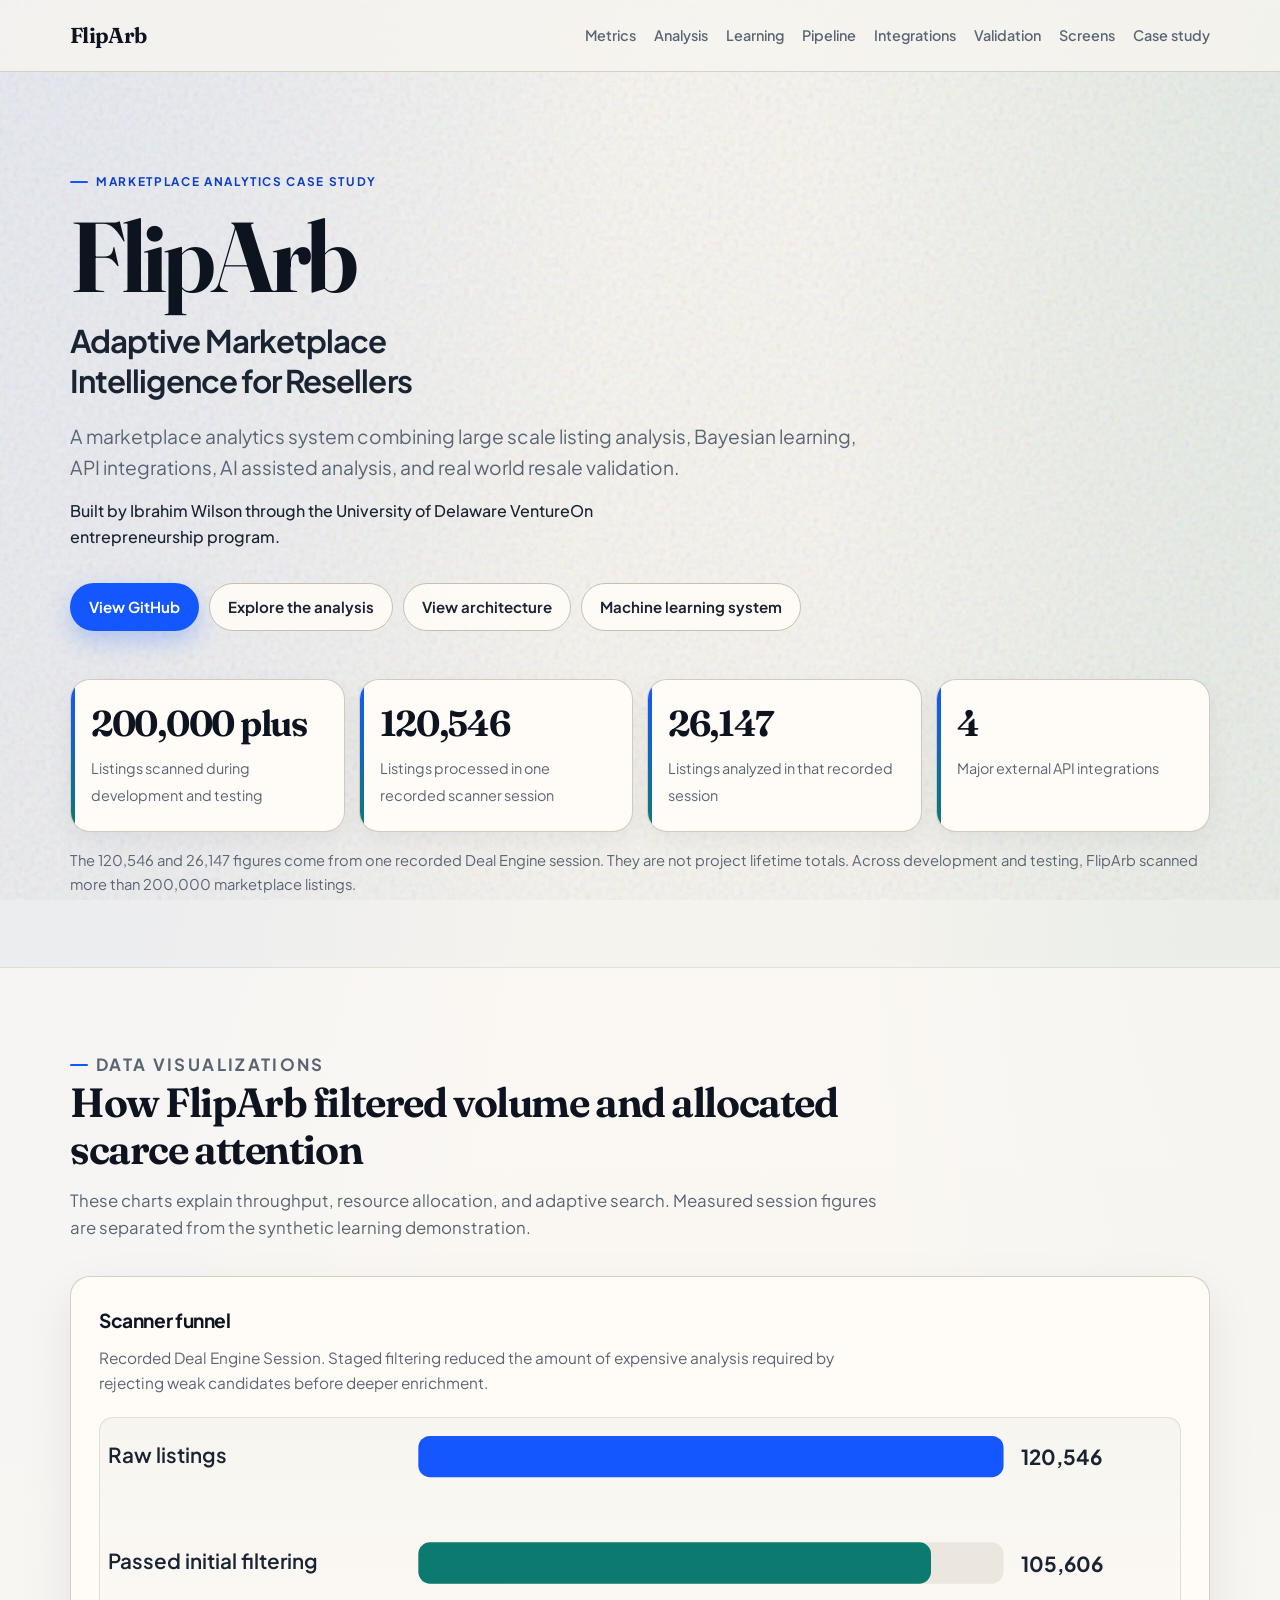
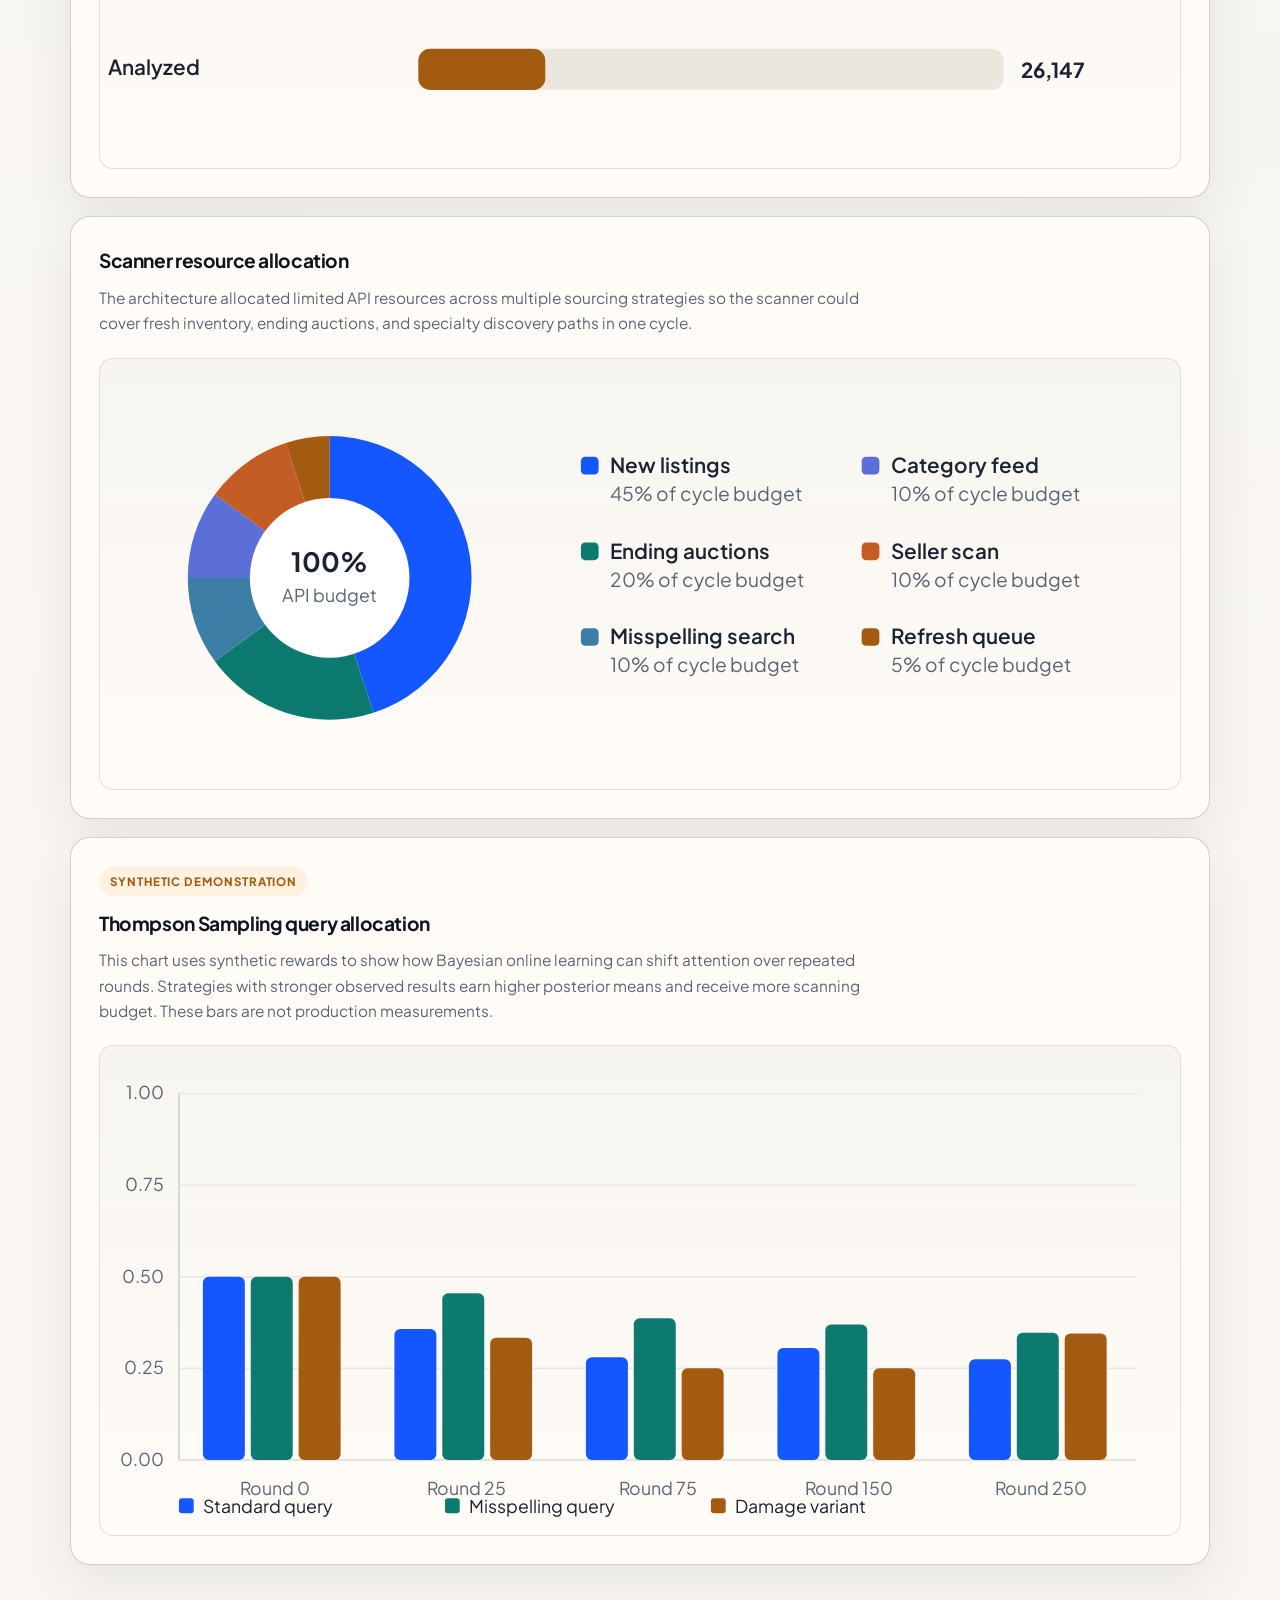
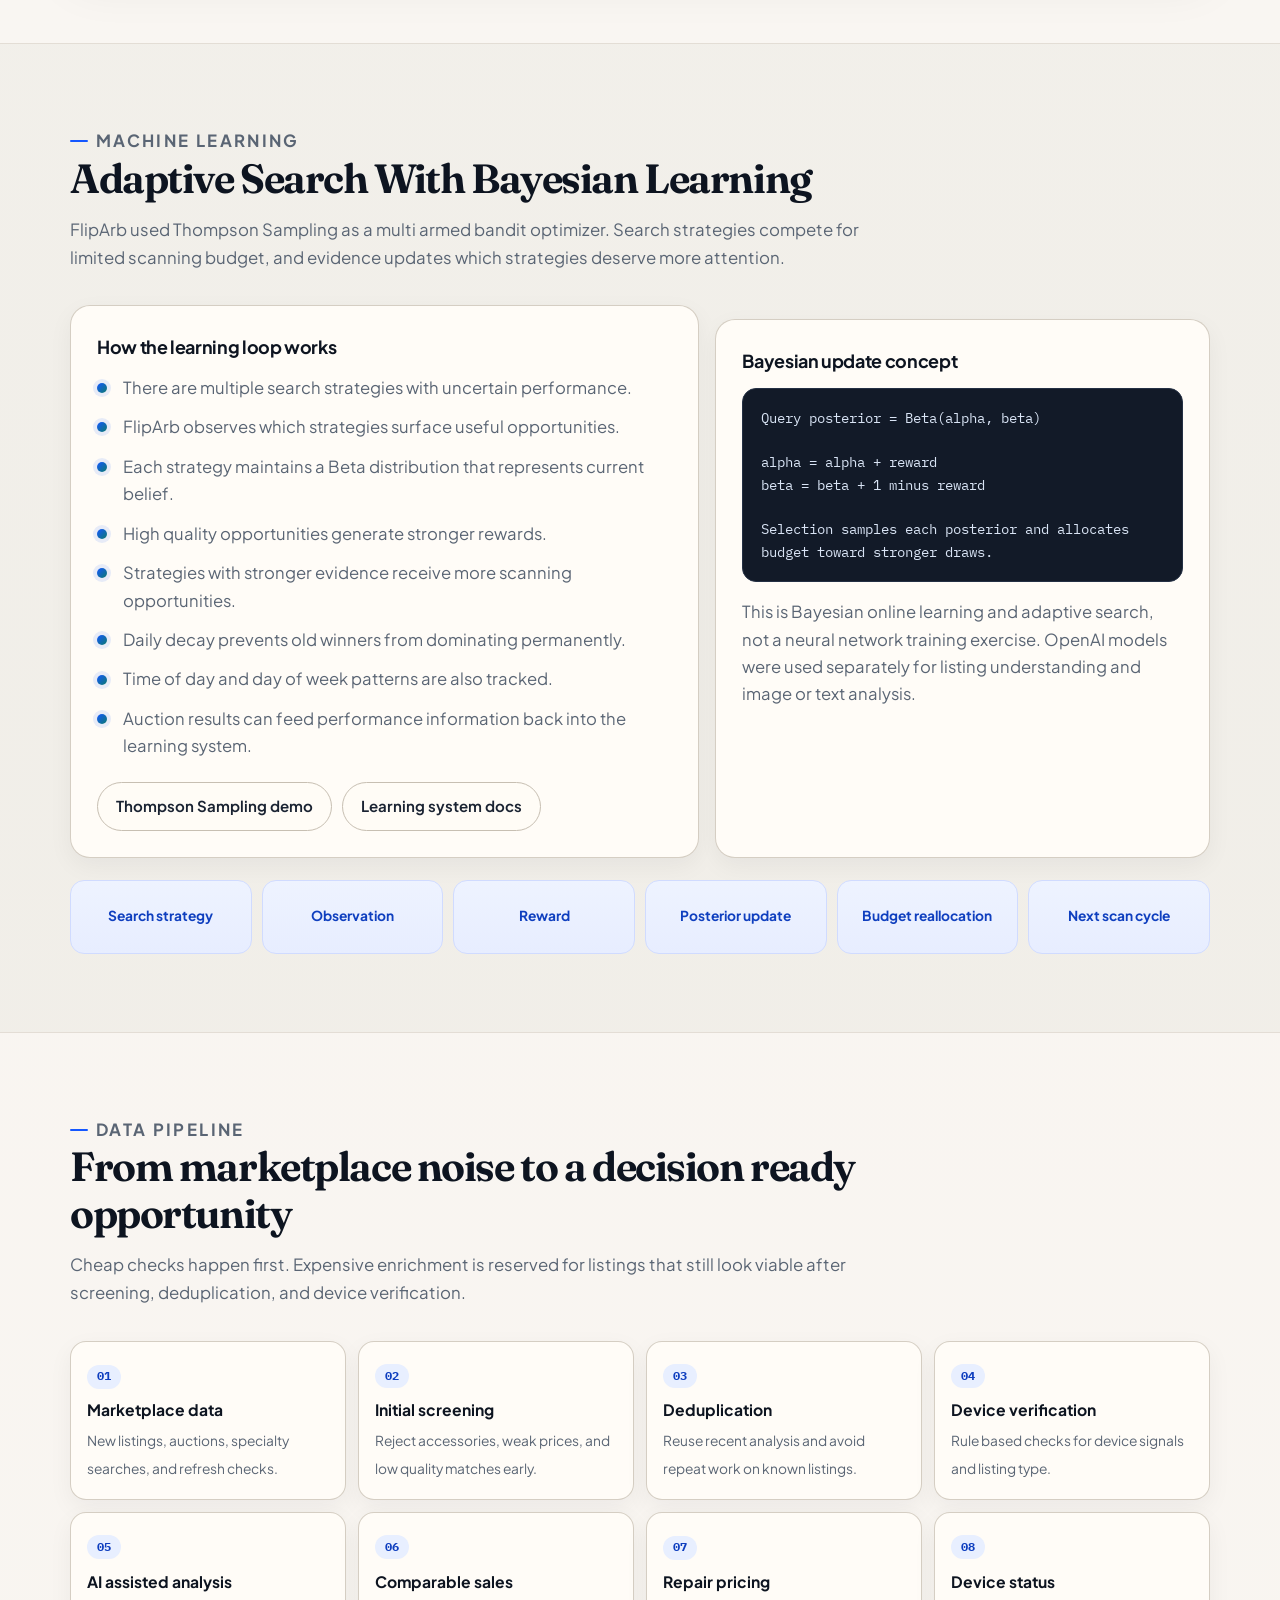
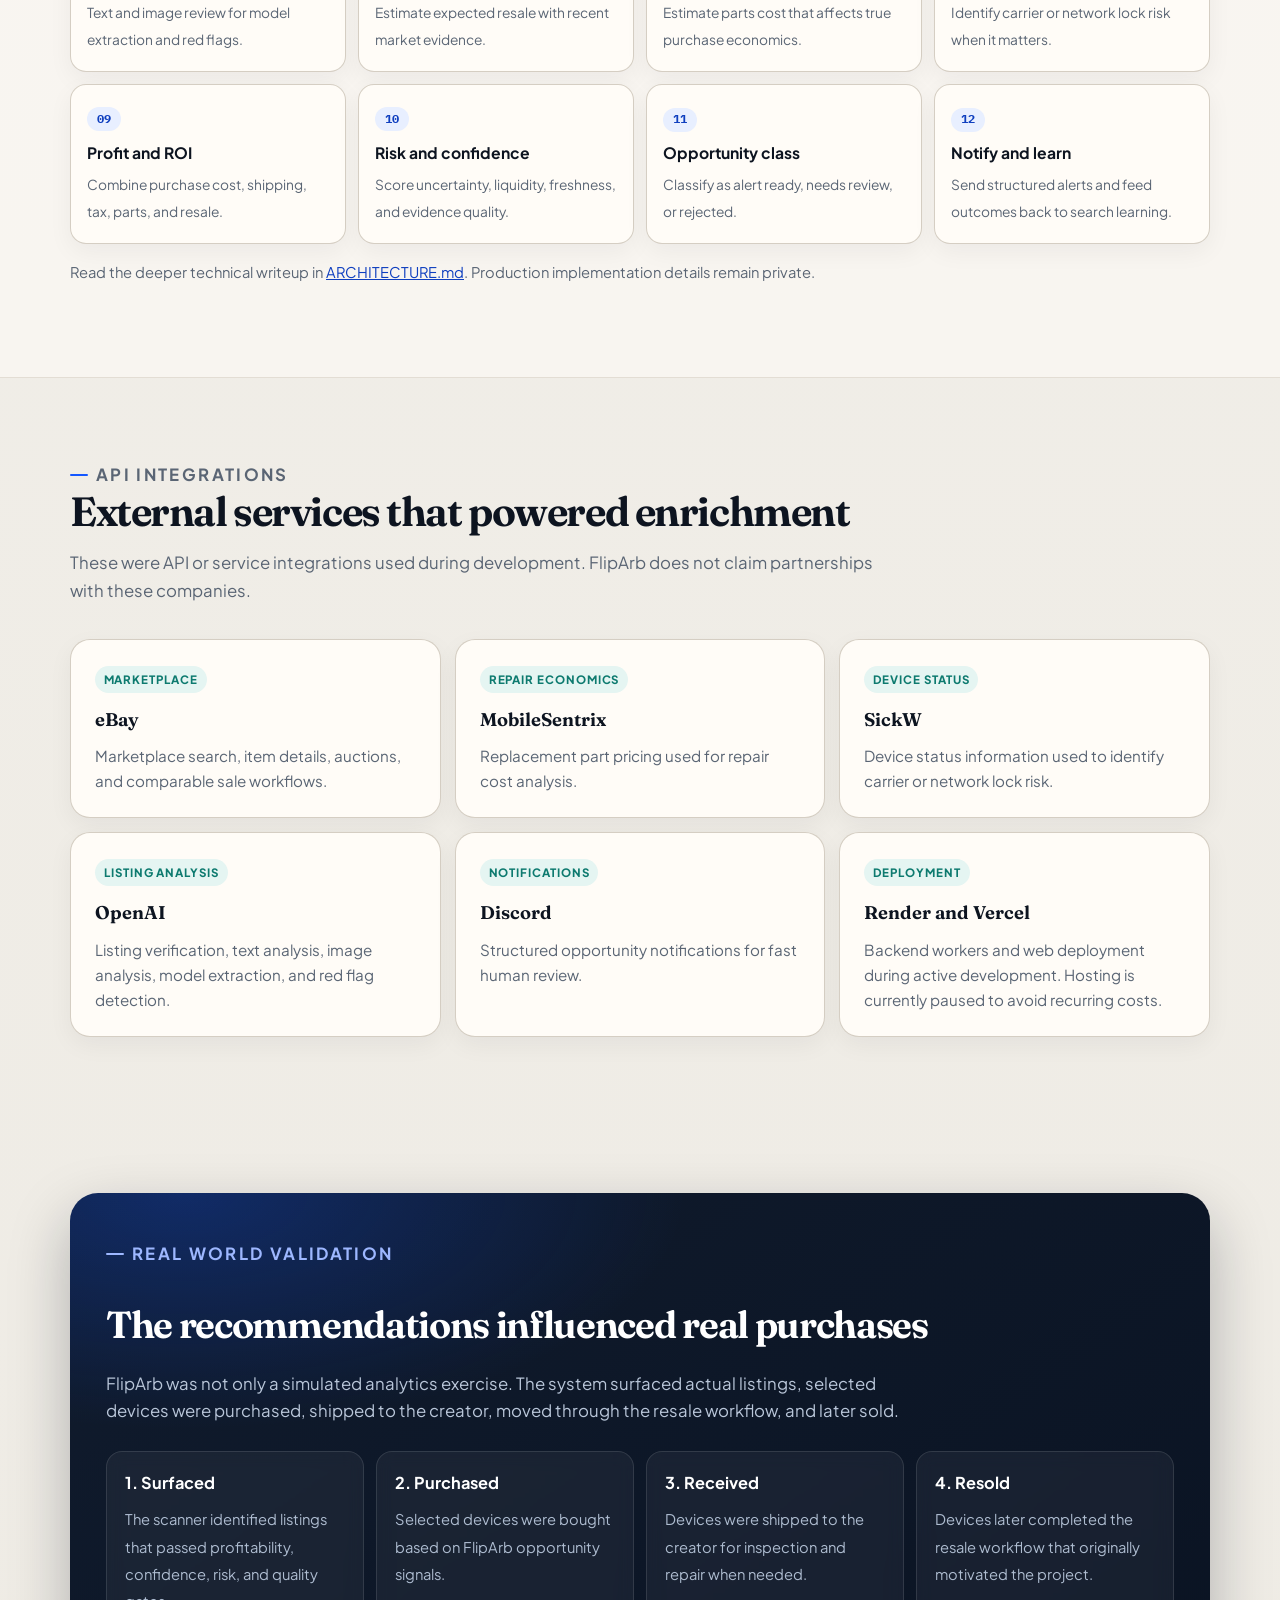
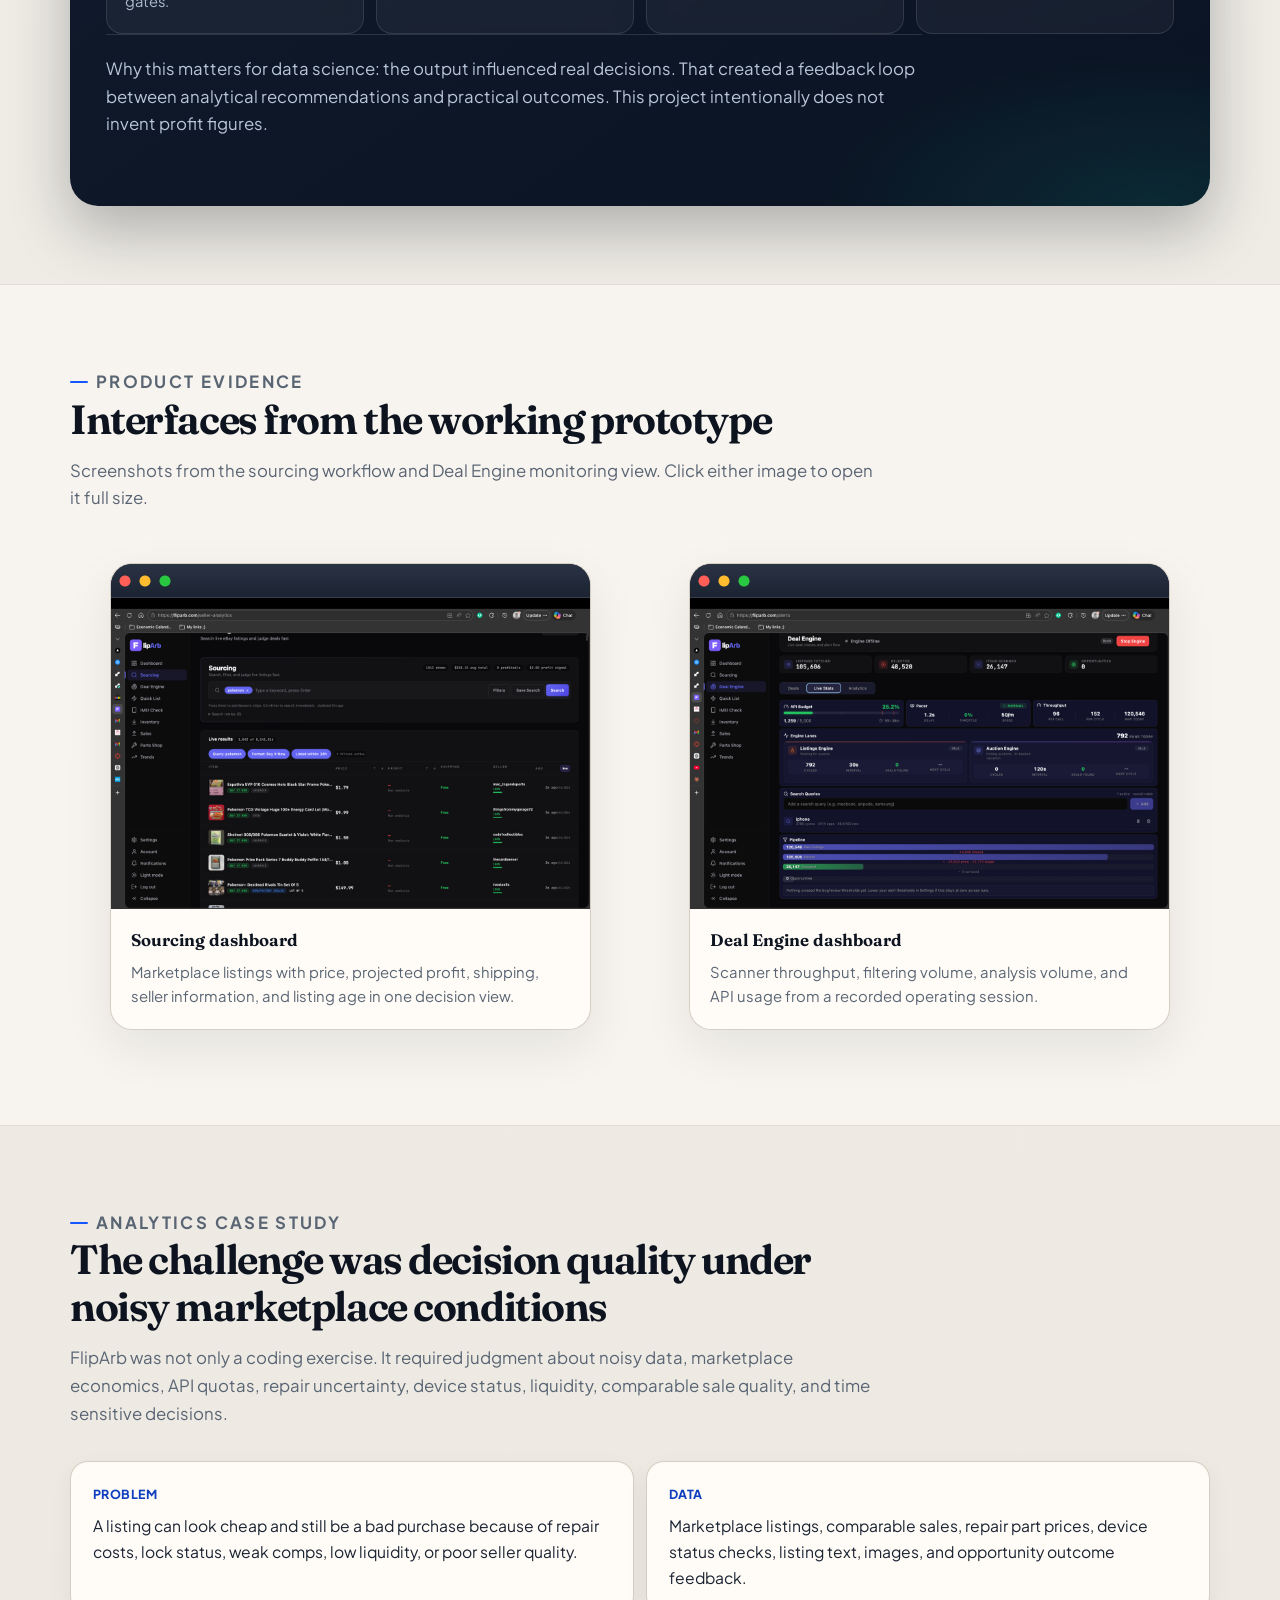
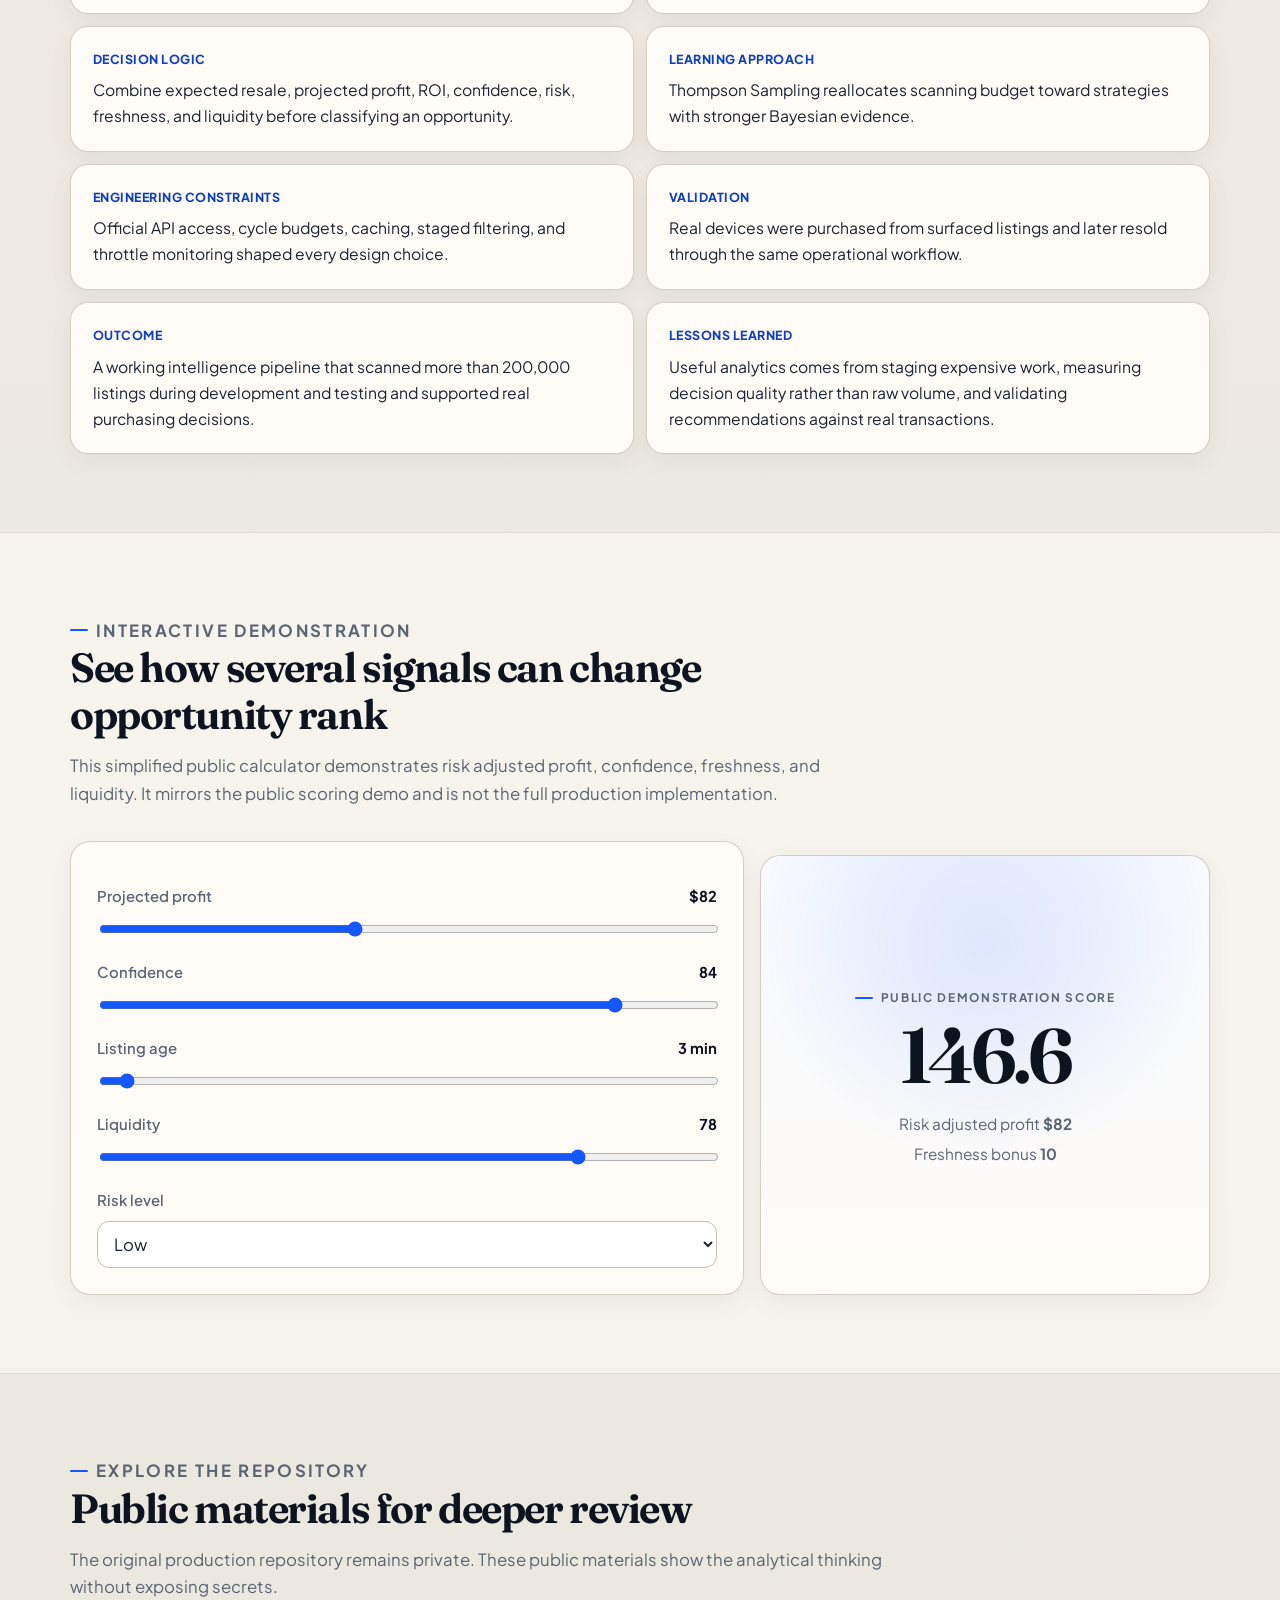
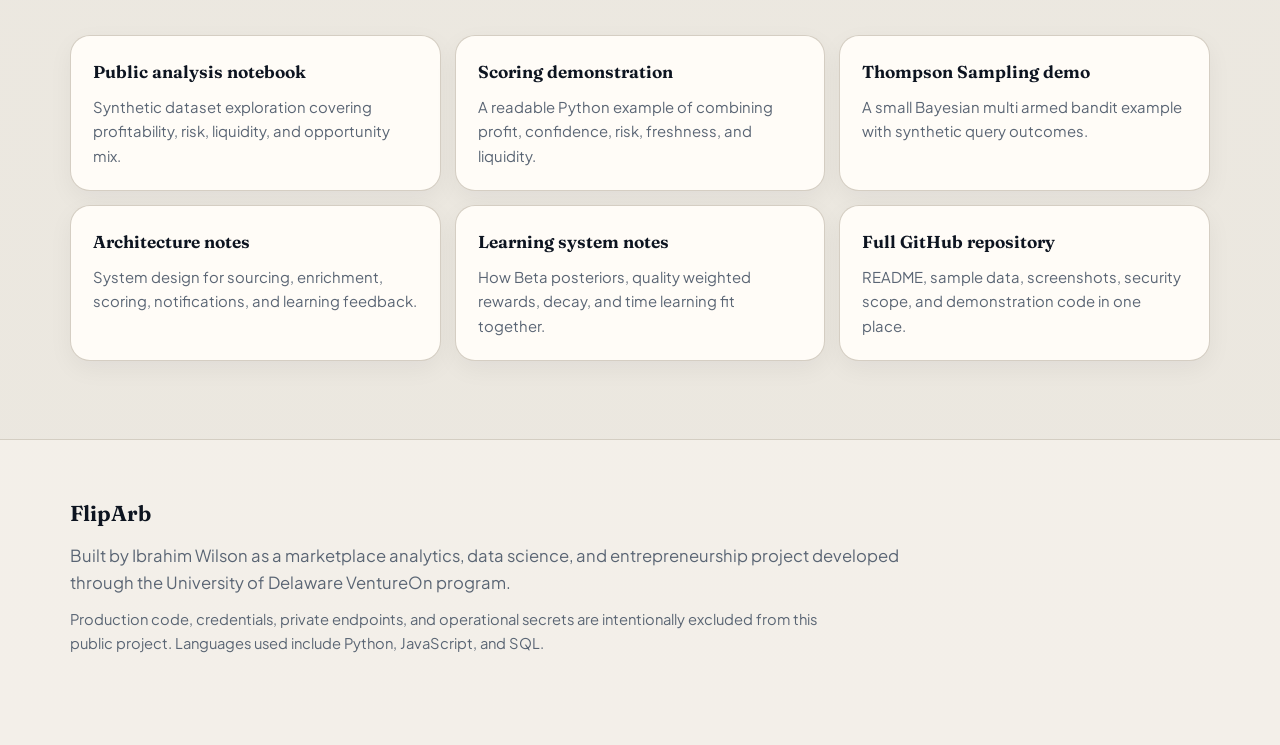
==== commit b20f9852: "Polish the FlipArb site and remove resume materials Refine typography, color, spacing, and section r" ====
--- a/docs/index.html
+++ b/docs/index.html
@@ -3,22 +3,22 @@
 <head>
   <meta charset="utf-8">
   <meta name="viewport" content="width=device-width, initial-scale=1">
-  <title>FlipArb | Adaptive Marketplace Intelligence Portfolio</title>
-  <meta name="description" content="FlipArb is a marketplace analytics portfolio project combining large scale listing analysis, Bayesian Thompson Sampling, API integrations, and real world resale validation.">
+  <title>FlipArb | Adaptive Marketplace Intelligence</title>
+  <meta name="description" content="FlipArb is a marketplace analytics case study combining large scale listing analysis, Bayesian Thompson Sampling, API integrations, and real world resale validation.">
   <meta name="author" content="Ibrahim Wilson">
   <meta property="og:title" content="FlipArb | Adaptive Marketplace Intelligence">
-  <meta property="og:description" content="A data science and analytics portfolio case study of FlipArb: marketplace scanning, Bayesian learning, API enrichment, and real world resale validation.">
+  <meta property="og:description" content="A data science and analytics case study of FlipArb: marketplace scanning, Bayesian learning, API enrichment, and real world resale validation.">
   <meta property="og:type" content="website">
   <meta property="og:url" content="https://ibro06.github.io/FlipArb-Public/">
   <meta property="og:image" content="https://ibro06.github.io/FlipArb-Public/assets/deal_engine_dashboard.png">
   <meta name="twitter:card" content="summary_large_image">
   <meta name="twitter:title" content="FlipArb | Adaptive Marketplace Intelligence">
-  <meta name="twitter:description" content="Marketplace analytics portfolio case study with Bayesian learning, API enrichment, and real world validation.">
+  <meta name="twitter:description" content="Marketplace analytics case study with Bayesian learning, API enrichment, and real world validation.">
   <meta name="twitter:image" content="https://ibro06.github.io/FlipArb-Public/assets/deal_engine_dashboard.png">
   <link rel="icon" href="assets/favicon.svg" type="image/svg+xml">
   <link rel="preconnect" href="https://fonts.googleapis.com">
   <link rel="preconnect" href="https://fonts.gstatic.com" crossorigin>
-  <link href="https://fonts.googleapis.com/css2?family=IBM+Plex+Mono:wght@400;600&family=IBM+Plex+Sans:wght@400;500;600;700&display=swap" rel="stylesheet">
+  <link href="https://fonts.googleapis.com/css2?family=Fraunces:opsz,wght@9..144,500;9..144,650;9..144,700&family=IBM+Plex+Mono:wght@400;600&family=Plus+Jakarta+Sans:wght@400;500;600;700&display=swap" rel="stylesheet">
   <link rel="stylesheet" href="assets/css/styles.css">
 </head>
 <body>
@@ -43,7 +43,7 @@
 
   <header class="hero" id="top">
     <div class="container">
-      <p class="eyebrow">Data science and analytics portfolio</p>
+      <p class="eyebrow">Marketplace analytics case study</p>
       <h1 class="hero-brand">FlipArb</h1>
       <p class="hero-title">Adaptive Marketplace Intelligence for Resellers</p>
       <p class="hero-lead">
@@ -86,7 +86,7 @@
   </header>
 
   <main id="main">
-    <section id="analysis" aria-labelledby="analysis-title">
+    <section id="analysis" class="band" aria-labelledby="analysis-title">
       <div class="container">
         <div class="section-head">
           <p class="eyebrow">Data visualizations</p>
@@ -143,7 +143,7 @@
 
         <div class="grid-2">
           <div class="panel">
-            <h3>What a recruiter should understand</h3>
+            <h3>How the learning loop works</h3>
             <ul class="checklist">
               <li>There are multiple search strategies with uncertain performance.</li>
               <li>FlipArb observes which strategies surface useful opportunities.</li>
@@ -168,7 +168,7 @@
               beta = beta + 1 minus reward<br><br>
               Selection samples each posterior and allocates budget toward stronger draws.
             </div>
-            <p style="margin-top:14px">
+            <p style="margin-top:16px">
               This is Bayesian online learning and adaptive search, not a neural network training exercise.
               OpenAI models were used separately for listing understanding and image or text analysis.
             </p>
@@ -186,7 +186,7 @@
       </div>
     </section>
 
-    <section id="pipeline" aria-labelledby="pipeline-title">
+    <section id="pipeline" class="band" aria-labelledby="pipeline-title">
       <div class="container">
         <div class="section-head">
           <p class="eyebrow">Data pipeline</p>
@@ -297,13 +297,13 @@
           <p class="validation-why">
             Why this matters for data science: the output influenced real decisions.
             That created a feedback loop between analytical recommendations and practical outcomes.
-            This portfolio intentionally does not invent profit figures.
-          </p>
-        </div>
-      </div>
-    </section>
-
-    <section id="screens" aria-labelledby="screens-title">
+            This project intentionally does not invent profit figures.
+          </p>
+        </div>
+      </div>
+    </section>
+
+    <section id="screens" class="band" aria-labelledby="screens-title">
       <div class="container">
         <div class="section-head">
           <p class="eyebrow">Product evidence</p>
@@ -407,7 +407,7 @@
       </div>
     </section>
 
-    <section id="scoring" aria-labelledby="scoring-title">
+    <section id="scoring" class="band" aria-labelledby="scoring-title">
       <div class="container">
         <div class="section-head">
           <p class="eyebrow">Interactive demonstration</p>
@@ -500,7 +500,7 @@
         developed through the University of Delaware VentureOn program.
       </p>
       <p class="footer-meta">
-        Production code, credentials, private endpoints, and operational secrets are intentionally excluded from this public portfolio.
+        Production code, credentials, private endpoints, and operational secrets are intentionally excluded from this public project.
         Languages used include Python, JavaScript, and SQL.
       </p>
     </div>
--- a/docs/assets/css/styles.css
+++ b/docs/assets/css/styles.css
@@ -1,30 +1,28 @@
 :root {
-  --bg: #f4f6f9;
-  --bg-elevated: #ffffff;
-  --bg-soft: #eef2f7;
-  --ink: #122033;
-  --ink-strong: #0a1524;
-  --muted: #5b6b7c;
-  --line: #d7dee8;
-  --line-strong: #c3cddb;
-  --accent: #1f5eff;
+  --bg: #f3f1ec;
+  --bg-deep: #ebe7df;
+  --paper: #fffcf7;
+  --ink: #1a2332;
+  --ink-strong: #0d1420;
+  --muted: #5a6574;
+  --line: #d9d3c8;
+  --line-strong: #c7bfb2;
+  --accent: #1457ff;
+  --accent-deep: #0c3fd1;
   --accent-soft: #e8efff;
-  --accent-ink: #163fb8;
-  --good: #0f7a56;
-  --good-soft: #e4f6ef;
-  --warn: #9a6700;
-  --chart-1: #1f5eff;
-  --chart-2: #0f7a56;
-  --chart-3: #c45c26;
-  --chart-4: #6b5ce7;
-  --chart-5: #0e7490;
-  --chart-6: #b45309;
-  --shadow: 0 10px 30px rgba(18, 32, 51, 0.06);
-  --radius: 16px;
-  --radius-sm: 10px;
-  --max: 1120px;
-  --nav-h: 68px;
-  --font: "IBM Plex Sans", "Segoe UI", sans-serif;
+  --accent-ink: #0f3fbf;
+  --teal: #0d7a6f;
+  --teal-soft: #e5f5f2;
+  --amber: #a35b12;
+  --amber-soft: #fff1e0;
+  --shadow: 0 18px 50px rgba(13, 20, 32, 0.08);
+  --shadow-soft: 0 8px 24px rgba(13, 20, 32, 0.05);
+  --radius: 20px;
+  --radius-sm: 12px;
+  --max: 1140px;
+  --nav-h: 72px;
+  --display: "Fraunces", Georgia, serif;
+  --font: "Plus Jakarta Sans", "Segoe UI", sans-serif;
   --mono: "IBM Plex Mono", ui-monospace, monospace;
 }
 
@@ -36,20 +34,41 @@
 
 html {
   scroll-behavior: smooth;
-  scroll-padding-top: calc(var(--nav-h) + 16px);
+  scroll-padding-top: calc(var(--nav-h) + 18px);
 }
 
 body {
   margin: 0;
   font-family: var(--font);
   color: var(--ink);
-  background:
-    radial-gradient(ellipse 80% 40% at 10% -10%, rgba(31, 94, 255, 0.07), transparent 55%),
-    radial-gradient(ellipse 60% 35% at 95% 0%, rgba(15, 122, 86, 0.05), transparent 50%),
-    linear-gradient(180deg, #f7f9fc 0%, var(--bg) 28%, #eef2f7 100%);
+  background-color: var(--bg);
+  background-image:
+    radial-gradient(ellipse 90% 55% at 0% -10%, rgba(20, 87, 255, 0.10), transparent 58%),
+    radial-gradient(ellipse 70% 45% at 100% 0%, rgba(13, 122, 111, 0.08), transparent 52%),
+    linear-gradient(180deg, #f7f5f0 0%, var(--bg) 18%, var(--bg-deep) 100%);
   line-height: 1.65;
-  font-size: 1.02rem;
+  font-size: 1.04rem;
   -webkit-font-smoothing: antialiased;
+  text-rendering: optimizeLegibility;
+}
+
+body::before {
+  content: "";
+  position: fixed;
+  inset: 0;
+  pointer-events: none;
+  z-index: 0;
+  opacity: 0.35;
+  background-image: url("data:image/svg+xml,%3Csvg viewBox='0 0 200 200' xmlns='http://www.w3.org/2000/svg'%3E%3Cfilter id='n'%3E%3CfeTurbulence type='fractalNoise' baseFrequency='0.85' numOctaves='2' stitchTiles='stitch'/%3E%3C/filter%3E%3Crect width='100%25' height='100%25' filter='url(%23n)' opacity='0.45'/%3E%3C/svg%3E");
+  mix-blend-mode: multiply;
+}
+
+.site-nav,
+.hero,
+main,
+.site-footer {
+  position: relative;
+  z-index: 1;
 }
 
 img {
@@ -67,20 +86,20 @@
 }
 
 :focus-visible {
-  outline: 3px solid rgba(31, 94, 255, 0.45);
+  outline: 3px solid rgba(20, 87, 255, 0.4);
   outline-offset: 3px;
 }
 
 .container {
-  width: min(var(--max), calc(100% - 40px));
+  width: min(var(--max), calc(100% - 44px));
   margin: 0 auto;
 }
 
 .skip-link {
   position: absolute;
   left: -999px;
-  top: 8px;
-  background: var(--ink);
+  top: 10px;
+  background: var(--ink-strong);
   color: #fff;
   padding: 10px 14px;
   border-radius: 8px;
@@ -89,7 +108,7 @@
 }
 
 .skip-link:focus {
-  left: 12px;
+  left: 14px;
 }
 
 /* Navigation */
@@ -98,9 +117,9 @@
   top: 0;
   z-index: 50;
   height: var(--nav-h);
-  backdrop-filter: blur(14px);
-  background: rgba(247, 249, 252, 0.88);
-  border-bottom: 1px solid var(--line);
+  backdrop-filter: blur(16px) saturate(1.2);
+  background: rgba(247, 245, 240, 0.82);
+  border-bottom: 1px solid rgba(199, 191, 178, 0.65);
 }
 
 .nav-inner {
@@ -112,9 +131,10 @@
 }
 
 .brand {
-  font-weight: 700;
-  font-size: 1.15rem;
-  letter-spacing: -0.02em;
+  font-family: var(--display);
+  font-weight: 650;
+  font-size: 1.35rem;
+  letter-spacing: -0.03em;
   color: var(--ink-strong);
   text-decoration: none;
 }
@@ -125,7 +145,7 @@
 
 .nav-links {
   display: flex;
-  gap: 4px 18px;
+  gap: 2px 18px;
   flex-wrap: wrap;
   align-items: center;
 }
@@ -133,80 +153,93 @@
 .nav-links a {
   color: var(--muted);
   text-decoration: none;
-  font-size: 0.92rem;
-  font-weight: 500;
+  font-size: 0.9rem;
+  font-weight: 560;
 }
 
 .nav-links a:hover {
-  color: var(--ink);
+  color: var(--ink-strong);
   text-decoration: none;
 }
 
 .nav-toggle {
   display: none;
   border: 1px solid var(--line-strong);
-  background: var(--bg-elevated);
-  border-radius: 8px;
-  padding: 8px 12px;
+  background: var(--paper);
+  border-radius: 10px;
+  padding: 9px 13px;
   font: inherit;
   font-size: 0.9rem;
+  font-weight: 600;
   color: var(--ink);
   cursor: pointer;
 }
 
 /* Hero */
 .hero {
-  padding: 72px 0 48px;
+  padding: 88px 0 56px;
 }
 
 .eyebrow {
-  display: inline-block;
-  font-size: 0.78rem;
-  font-weight: 650;
-  letter-spacing: 0.12em;
+  display: inline-flex;
+  align-items: center;
+  gap: 8px;
+  font-size: 0.74rem;
+  font-weight: 700;
+  letter-spacing: 0.14em;
   text-transform: uppercase;
   color: var(--accent-ink);
-  margin-bottom: 18px;
+  margin-bottom: 20px;
+}
+
+.eyebrow::before {
+  content: "";
+  width: 18px;
+  height: 2px;
+  background: var(--accent);
+  border-radius: 2px;
 }
 
 .hero-brand {
-  margin: 0 0 14px;
-  font-size: clamp(3rem, 8vw, 4.75rem);
-  line-height: 1;
+  margin: 0 0 18px;
+  font-family: var(--display);
+  font-size: clamp(3.6rem, 10vw, 6.2rem);
+  line-height: 0.92;
   letter-spacing: -0.045em;
   color: var(--ink-strong);
-  font-weight: 700;
+  font-weight: 650;
 }
 
 .hero-title {
-  margin: 0 0 18px;
-  font-size: clamp(1.45rem, 3.2vw, 2rem);
-  line-height: 1.25;
-  letter-spacing: -0.025em;
+  margin: 0 0 20px;
+  font-size: clamp(1.4rem, 3vw, 1.95rem);
+  line-height: 1.28;
+  letter-spacing: -0.03em;
   color: var(--ink);
-  font-weight: 600;
-  max-width: 34ch;
+  font-weight: 650;
+  max-width: 22ch;
 }
 
 .hero-lead {
   margin: 0 0 14px;
   color: var(--muted);
-  font-size: clamp(1.02rem, 1.8vw, 1.15rem);
-  max-width: 62ch;
+  font-size: clamp(1.05rem, 1.8vw, 1.2rem);
+  max-width: 58ch;
 }
 
 .hero-credit {
-  margin: 0 0 28px;
+  margin: 0 0 32px;
   color: var(--ink);
-  font-size: 0.98rem;
-  max-width: 58ch;
+  font-size: 1rem;
+  max-width: 52ch;
+  font-weight: 500;
 }
 
 .cta-row {
   display: flex;
   flex-wrap: wrap;
   gap: 10px;
-  margin-bottom: 40px;
+  margin-bottom: 48px;
 }
 
 .btn {
@@ -214,32 +247,34 @@
   align-items: center;
   justify-content: center;
   gap: 8px;
-  min-height: 44px;
-  padding: 10px 16px;
-  border-radius: 10px;
+  min-height: 46px;
+  padding: 11px 18px;
+  border-radius: 999px;
   text-decoration: none;
-  font-weight: 600;
-  font-size: 0.95rem;
+  font-weight: 650;
+  font-size: 0.94rem;
   border: 1px solid transparent;
-  transition: background 0.15s ease, border-color 0.15s ease, color 0.15s ease;
+  transition: transform 0.15s ease, background 0.15s ease, border-color 0.15s ease, box-shadow 0.15s ease;
 }
 
 .btn:hover {
   text-decoration: none;
+  transform: translateY(-1px);
 }
 
 .btn-primary {
   background: var(--accent);
   color: #fff;
+  box-shadow: 0 10px 24px rgba(20, 87, 255, 0.25);
 }
 
 .btn-primary:hover {
-  background: #174fe0;
+  background: var(--accent-deep);
   color: #fff;
 }
 
 .btn-secondary {
-  background: var(--bg-elevated);
+  background: rgba(255, 252, 247, 0.9);
   color: var(--ink);
   border-color: var(--line-strong);
 }
@@ -247,6 +282,7 @@
 .btn-secondary:hover {
   border-color: var(--accent);
   color: var(--accent-ink);
+  background: #fff;
 }
 
 /* Metrics */
@@ -257,20 +293,34 @@
 }
 
 .metric-card {
-  background: var(--bg-elevated);
-  border: 1px solid var(--line);
+  position: relative;
+  overflow: hidden;
+  background: var(--paper);
+  border: 1px solid rgba(199, 191, 178, 0.8);
   border-radius: var(--radius);
-  padding: 22px 20px;
-  box-shadow: var(--shadow);
+  padding: 24px 20px 22px;
+  box-shadow: var(--shadow-soft);
+}
+
+.metric-card::before {
+  content: "";
+  position: absolute;
+  left: 0;
+  top: 0;
+  bottom: 0;
+  width: 4px;
+  background: linear-gradient(180deg, var(--accent), var(--teal));
 }
 
 .metric-card strong {
   display: block;
-  font-size: clamp(1.55rem, 2.5vw, 2rem);
-  letter-spacing: -0.03em;
-  color: var(--ink-strong);
-  line-height: 1.15;
-  margin-bottom: 8px;
+  font-family: var(--display);
+  font-size: clamp(1.7rem, 2.8vw, 2.25rem);
+  letter-spacing: -0.035em;
+  color: var(--ink-strong);
+  line-height: 1.1;
+  margin-bottom: 10px;
+  font-weight: 650;
 }
 
 .metric-card span {
@@ -281,46 +331,54 @@
 
 /* Sections */
 section {
-  padding: 64px 0;
+  padding: 78px 0;
+}
+
+.band {
+  background: rgba(255, 252, 247, 0.55);
+  border-top: 1px solid rgba(199, 191, 178, 0.45);
+  border-bottom: 1px solid rgba(199, 191, 178, 0.45);
 }
 
 .section-head {
-  margin-bottom: 28px;
+  margin-bottom: 34px;
   max-width: 68ch;
 }
 
 .section-head h2 {
-  margin: 0 0 12px;
-  font-size: clamp(1.65rem, 3.2vw, 2.2rem);
-  letter-spacing: -0.03em;
-  line-height: 1.2;
-  color: var(--ink-strong);
+  margin: 0 0 14px;
+  font-family: var(--display);
+  font-size: clamp(1.85rem, 3.4vw, 2.55rem);
+  letter-spacing: -0.035em;
+  line-height: 1.15;
+  color: var(--ink-strong);
+  font-weight: 650;
 }
 
 .section-head p {
   margin: 0;
   color: var(--muted);
-  font-size: 1.02rem;
+  font-size: 1.05rem;
 }
 
 .section-note {
-  margin-top: 12px;
-  font-size: 0.9rem;
+  margin-top: 16px;
+  font-size: 0.92rem;
   color: var(--muted);
 }
 
 .panel {
-  background: var(--bg-elevated);
-  border: 1px solid var(--line);
+  background: var(--paper);
+  border: 1px solid rgba(199, 191, 178, 0.75);
   border-radius: var(--radius);
-  padding: 24px;
-  box-shadow: var(--shadow);
+  padding: 26px;
+  box-shadow: var(--shadow-soft);
 }
 
 .panel h3 {
-  margin: 0 0 10px;
+  margin: 0 0 12px;
   font-size: 1.12rem;
-  letter-spacing: -0.015em;
+  letter-spacing: -0.02em;
   color: var(--ink-strong);
 }
 
@@ -335,7 +393,7 @@
 
 .grid-2 {
   display: grid;
-  grid-template-columns: 1.15fr 0.85fr;
+  grid-template-columns: 1.12fr 0.88fr;
   gap: 16px;
 }
 
@@ -348,32 +406,39 @@
 .grid-charts {
   display: grid;
   grid-template-columns: 1fr;
-  gap: 16px;
+  gap: 18px;
 }
 
 .chart-card {
-  background: var(--bg-elevated);
-  border: 1px solid var(--line);
+  background: var(--paper);
+  border: 1px solid rgba(199, 191, 178, 0.75);
   border-radius: var(--radius);
-  padding: 24px;
+  padding: 28px;
   box-shadow: var(--shadow);
 }
 
 .chart-card h3 {
-  margin: 0 0 6px;
-  font-size: 1.15rem;
-  color: var(--ink-strong);
+  margin: 0 0 8px;
+  font-size: 1.2rem;
+  color: var(--ink-strong);
+  letter-spacing: -0.02em;
 }
 
 .chart-meta {
-  margin: 0 0 18px;
-  color: var(--muted);
-  font-size: 0.94rem;
+  margin: 0 0 22px;
+  color: var(--muted);
+  font-size: 0.96rem;
+  max-width: 72ch;
 }
 
 .chart-frame {
   width: 100%;
   overflow: hidden;
+  border-radius: 14px;
+  background:
+    linear-gradient(180deg, rgba(243, 241, 236, 0.65), rgba(255, 252, 247, 0.2));
+  padding: 12px 8px 4px;
+  border: 1px solid rgba(217, 211, 200, 0.7);
 }
 
 .chart-frame svg {
@@ -384,14 +449,14 @@
 
 .demo-badge {
   display: inline-block;
-  margin-bottom: 10px;
-  padding: 4px 10px;
+  margin-bottom: 12px;
+  padding: 5px 11px;
   border-radius: 999px;
-  background: #fff6e5;
-  color: var(--warn);
-  font-size: 0.78rem;
-  font-weight: 650;
-  letter-spacing: 0.04em;
+  background: var(--amber-soft);
+  color: var(--amber);
+  font-size: 0.72rem;
+  font-weight: 750;
+  letter-spacing: 0.08em;
   text-transform: uppercase;
 }
 
@@ -399,69 +464,76 @@
 .pipeline {
   display: grid;
   grid-template-columns: repeat(4, 1fr);
-  gap: 10px;
+  gap: 12px;
 }
 
 .pipeline-step {
-  background: var(--bg-elevated);
-  border: 1px solid var(--line);
-  border-radius: var(--radius-sm);
-  padding: 16px 14px;
-  min-height: 108px;
+  background: var(--paper);
+  border: 1px solid rgba(199, 191, 178, 0.75);
+  border-radius: 16px;
+  padding: 18px 16px;
+  min-height: 124px;
+  box-shadow: var(--shadow-soft);
+  transition: transform 0.18s ease, border-color 0.18s ease;
+}
+
+.pipeline-step:hover {
+  transform: translateY(-2px);
+  border-color: rgba(20, 87, 255, 0.35);
 }
 
 .pipeline-step .num {
-  display: block;
+  display: inline-flex;
+  align-items: center;
+  justify-content: center;
+  min-width: 34px;
+  height: 24px;
+  padding: 0 8px;
+  border-radius: 999px;
   font-family: var(--mono);
-  font-size: 0.78rem;
+  font-size: 0.72rem;
   color: var(--accent-ink);
-  margin-bottom: 8px;
-  font-weight: 600;
+  background: var(--accent-soft);
+  margin-bottom: 12px;
+  font-weight: 650;
 }
 
 .pipeline-step strong {
   display: block;
-  font-size: 0.95rem;
-  color: var(--ink-strong);
-  margin-bottom: 4px;
+  font-size: 0.98rem;
+  color: var(--ink-strong);
+  margin-bottom: 6px;
   line-height: 1.3;
 }
 
 .pipeline-step span {
   color: var(--muted);
   font-size: 0.86rem;
-  line-height: 1.4;
+  line-height: 1.45;
 }
 
 /* Learning flow */
 .flow {
   display: grid;
   grid-template-columns: repeat(6, 1fr);
-  gap: 8px;
-  margin: 18px 0 8px;
+  gap: 10px;
+  margin: 22px 0 0;
 }
 
 .flow-step {
-  background: var(--accent-soft);
-  border: 1px solid #d5e1ff;
-  border-radius: var(--radius-sm);
-  padding: 14px 12px;
+  position: relative;
+  background: linear-gradient(180deg, #eef3ff, #e7edff);
+  border: 1px solid #d0dbff;
+  border-radius: 14px;
+  padding: 16px 12px;
   text-align: center;
-  font-size: 0.88rem;
-  font-weight: 600;
+  font-size: 0.86rem;
+  font-weight: 700;
   color: var(--accent-ink);
   line-height: 1.35;
-}
-
-.learning-points {
-  display: grid;
-  grid-template-columns: 1fr 1fr;
-  gap: 12px;
-  margin-top: 16px;
-}
-
-.learning-points li {
-  margin: 0;
+  min-height: 74px;
+  display: grid;
+  place-items: center;
 }
 
 .checklist {
@@ -469,12 +541,12 @@
   padding: 0;
   list-style: none;
   display: grid;
-  gap: 10px;
+  gap: 12px;
 }
 
 .checklist li {
   position: relative;
-  padding-left: 22px;
+  padding-left: 26px;
   color: var(--muted);
 }
 
@@ -483,17 +555,18 @@
   position: absolute;
   left: 0;
   top: 0.55em;
-  width: 8px;
-  height: 8px;
+  width: 10px;
+  height: 10px;
   border-radius: 50%;
-  background: var(--accent);
+  background: linear-gradient(135deg, var(--accent), var(--teal));
+  box-shadow: 0 0 0 4px rgba(20, 87, 255, 0.1);
 }
 
 .doc-links {
   display: flex;
   flex-wrap: wrap;
   gap: 10px;
-  margin-top: 18px;
+  margin-top: 22px;
 }
 
 /* Integrations */
@@ -504,17 +577,25 @@
 }
 
 .integration-card {
-  background: var(--bg-elevated);
-  border: 1px solid var(--line);
+  background: var(--paper);
+  border: 1px solid rgba(199, 191, 178, 0.75);
   border-radius: var(--radius);
-  padding: 22px;
+  padding: 24px;
+  box-shadow: var(--shadow-soft);
+  transition: transform 0.18s ease, box-shadow 0.18s ease;
+}
+
+.integration-card:hover {
+  transform: translateY(-3px);
   box-shadow: var(--shadow);
 }
 
 .integration-card h3 {
   margin: 0 0 8px;
-  font-size: 1.08rem;
-  color: var(--ink-strong);
+  font-size: 1.15rem;
+  color: var(--ink-strong);
+  font-family: var(--display);
+  font-weight: 650;
 }
 
 .integration-card p {
@@ -525,38 +606,51 @@
 
 .integration-card .tag {
   display: inline-block;
-  margin-bottom: 10px;
-  font-size: 0.75rem;
-  font-weight: 650;
-  letter-spacing: 0.06em;
+  margin-bottom: 12px;
+  font-size: 0.72rem;
+  font-weight: 750;
+  letter-spacing: 0.08em;
   text-transform: uppercase;
-  color: var(--muted);
+  color: var(--teal);
+  background: var(--teal-soft);
+  padding: 4px 9px;
+  border-radius: 999px;
 }
 
 /* Validation */
 .validation {
-  background: linear-gradient(180deg, #10243f 0%, #0c1b30 100%);
+  background:
+    radial-gradient(ellipse 80% 70% at 10% 0%, rgba(20, 87, 255, 0.28), transparent 55%),
+    radial-gradient(ellipse 60% 50% at 95% 100%, rgba(13, 122, 111, 0.22), transparent 50%),
+    linear-gradient(145deg, #101b2d 0%, #0a1322 100%);
   color: #e8eef7;
-  border-radius: 22px;
-  padding: 36px 32px;
-  box-shadow: var(--shadow);
+  border-radius: 28px;
+  padding: 42px 36px;
+  box-shadow: 0 24px 60px rgba(10, 19, 34, 0.28);
 }
 
 .validation .eyebrow {
   color: #9db7ff;
 }
 
+.validation .eyebrow::before {
+  background: #9db7ff;
+}
+
 .validation h2 {
-  margin: 0 0 12px;
+  margin: 0 0 14px;
   color: #fff;
-  font-size: clamp(1.55rem, 3vw, 2rem);
-  letter-spacing: -0.03em;
+  font-family: var(--display);
+  font-size: clamp(1.7rem, 3.2vw, 2.35rem);
+  letter-spacing: -0.035em;
+  font-weight: 650;
 }
 
 .validation > p {
-  margin: 0 0 22px;
-  color: #b7c5d8;
+  margin: 0 0 26px;
+  color: #b9c6d9;
   max-width: 68ch;
+  font-size: 1.05rem;
 }
 
 .validation-grid {
@@ -567,15 +661,17 @@
 
 .validation-item {
   background: rgba(255, 255, 255, 0.05);
-  border: 1px solid rgba(255, 255, 255, 0.1);
-  border-radius: 12px;
-  padding: 16px;
+  border: 1px solid rgba(255, 255, 255, 0.11);
+  border-radius: 16px;
+  padding: 18px;
+  backdrop-filter: blur(8px);
 }
 
 .validation-item strong {
   display: block;
-  margin-bottom: 6px;
+  margin-bottom: 8px;
   color: #fff;
+  font-size: 1.02rem;
 }
 
 .validation-item span {
@@ -584,24 +680,25 @@
 }
 
 .validation-why {
-  margin-top: 18px;
-  padding-top: 18px;
-  border-top: 1px solid rgba(255, 255, 255, 0.1);
-  color: #c5d1e2;
+  margin-top: 22px;
+  padding-top: 20px;
+  border-top: 1px solid rgba(255, 255, 255, 0.12);
+  color: #c8d4e5;
   max-width: 75ch;
+  font-size: 1rem;
 }
 
 /* Screenshots */
 .shot-grid {
   display: grid;
   grid-template-columns: 1fr 1fr;
-  gap: 16px;
+  gap: 18px;
 }
 
 .shot-card {
-  background: var(--bg-elevated);
-  border: 1px solid var(--line);
-  border-radius: var(--radius);
+  background: var(--paper);
+  border: 1px solid rgba(199, 191, 178, 0.75);
+  border-radius: 22px;
   overflow: hidden;
   box-shadow: var(--shadow);
 }
@@ -609,25 +706,45 @@
 .shot-card a {
   display: block;
   text-decoration: none;
+  background: #111827;
+  position: relative;
+}
+
+.shot-card a::before {
+  content: "";
+  display: block;
+  height: 34px;
+  background: linear-gradient(180deg, #2a3344, #1b2332);
+  border-bottom: 1px solid rgba(255, 255, 255, 0.06);
+  background-image:
+    radial-gradient(circle at 14px 17px, #ff5f57 5px, transparent 6px),
+    radial-gradient(circle at 34px 17px, #febc2e 5px, transparent 6px),
+    radial-gradient(circle at 54px 17px, #28c840 5px, transparent 6px),
+    linear-gradient(180deg, #2a3344, #1b2332);
 }
 
 .shot-card img {
   width: 100%;
-  border-bottom: 1px solid var(--line);
-  background: var(--bg-soft);
+  transition: transform 0.35s ease;
+}
+
+.shot-card a:hover img {
+  transform: scale(1.015);
 }
 
 .shot-card figcaption {
-  padding: 16px 18px 18px;
-  color: var(--muted);
-  font-size: 0.92rem;
+  padding: 18px 20px 20px;
+  color: var(--muted);
+  font-size: 0.93rem;
 }
 
 .shot-card figcaption strong {
   display: block;
   color: var(--ink-strong);
-  margin-bottom: 4px;
-  font-size: 1rem;
+  margin-bottom: 5px;
+  font-size: 1.05rem;
+  font-family: var(--display);
+  font-weight: 650;
 }
 
 /* Case study */
@@ -638,29 +755,34 @@
 }
 
 .case-item {
-  background: var(--bg-elevated);
-  border: 1px solid var(--line);
-  border-radius: var(--radius);
-  padding: 20px;
+  background: var(--paper);
+  border: 1px solid rgba(199, 191, 178, 0.75);
+  border-radius: 18px;
+  padding: 22px;
+  box-shadow: var(--shadow-soft);
 }
 
 .case-item h3 {
   margin: 0 0 8px;
   font-size: 1.02rem;
-  color: var(--ink-strong);
+  color: var(--accent-ink);
+  letter-spacing: 0.04em;
+  text-transform: uppercase;
+  font-size: 0.78rem;
+  font-weight: 750;
 }
 
 .case-item p {
   margin: 0;
-  color: var(--muted);
-  font-size: 0.95rem;
+  color: var(--ink);
+  font-size: 0.98rem;
 }
 
 /* Scorer */
 .scorer {
   display: grid;
   grid-template-columns: 1.2fr 0.8fr;
-  gap: 14px;
+  gap: 16px;
 }
 
 .controls label {
@@ -668,9 +790,15 @@
   grid-template-columns: 1fr auto;
   gap: 12px;
   align-items: center;
-  margin: 14px 0 6px;
-  color: var(--muted);
-  font-size: 0.92rem;
+  margin: 16px 0 8px;
+  color: var(--muted);
+  font-size: 0.93rem;
+  font-weight: 560;
+}
+
+.controls label b {
+  color: var(--ink-strong);
+  font-variant-numeric: tabular-nums;
 }
 
 .controls input[type="range"] {
@@ -680,8 +808,8 @@
 
 .controls select {
   width: 100%;
-  padding: 10px 12px;
-  border-radius: 8px;
+  padding: 11px 12px;
+  border-radius: 12px;
   border: 1px solid var(--line-strong);
   background: #fff;
   color: var(--ink);
@@ -692,36 +820,38 @@
   display: grid;
   place-items: center;
   text-align: center;
-  min-height: 280px;
+  min-height: 300px;
   background:
-    linear-gradient(180deg, rgba(31, 94, 255, 0.06), rgba(15, 122, 86, 0.05)),
-    var(--bg-elevated);
+    radial-gradient(circle at 50% 20%, rgba(20, 87, 255, 0.12), transparent 55%),
+    linear-gradient(180deg, #f7f9ff, var(--paper));
 }
 
 .scorebox .score {
-  font-size: clamp(3rem, 6vw, 4.2rem);
-  font-weight: 700;
+  font-family: var(--display);
+  font-size: clamp(3.4rem, 7vw, 4.8rem);
+  font-weight: 650;
   letter-spacing: -0.05em;
   color: var(--ink-strong);
   line-height: 1;
-  margin: 8px 0 14px;
+  margin: 10px 0 16px;
 }
 
 .scorebox .label {
   color: var(--muted);
-  font-size: 0.95rem;
-  margin: 4px 0;
+  font-size: 0.96rem;
+  margin: 5px 0;
 }
 
 .mono {
   font-family: var(--mono);
   font-size: 0.9rem;
-  background: var(--bg-soft);
-  border: 1px solid var(--line);
-  border-radius: 12px;
-  padding: 16px;
-  color: var(--ink);
+  background: #121a28;
+  border: 1px solid #243044;
+  border-radius: 14px;
+  padding: 18px;
+  color: #d9e4f5;
   overflow-x: auto;
+  line-height: 1.55;
 }
 
 /* Explore */
@@ -732,46 +862,53 @@
 }
 
 .explore-card {
-  background: var(--bg-elevated);
-  border: 1px solid var(--line);
+  background: var(--paper);
+  border: 1px solid rgba(199, 191, 178, 0.75);
   border-radius: var(--radius);
-  padding: 20px;
+  padding: 22px;
   text-decoration: none;
   color: inherit;
-  transition: border-color 0.15s ease, transform 0.15s ease;
+  transition: border-color 0.15s ease, transform 0.15s ease, box-shadow 0.15s ease;
+  box-shadow: var(--shadow-soft);
+  min-height: 148px;
+}
+
+.explore-card:hover {
+  border-color: rgba(20, 87, 255, 0.45);
+  transform: translateY(-3px);
+  text-decoration: none;
   box-shadow: var(--shadow);
-}
-
-.explore-card:hover {
-  border-color: var(--accent);
-  transform: translateY(-2px);
-  text-decoration: none;
 }
 
 .explore-card h3 {
   margin: 0 0 8px;
   color: var(--ink-strong);
-  font-size: 1.05rem;
+  font-size: 1.08rem;
+  font-family: var(--display);
+  font-weight: 650;
 }
 
 .explore-card p {
   margin: 0;
   color: var(--muted);
-  font-size: 0.92rem;
+  font-size: 0.93rem;
 }
 
 /* Footer */
 .site-footer {
-  padding: 48px 0 72px;
-  border-top: 1px solid var(--line);
-  color: var(--muted);
+  padding: 56px 0 80px;
+  border-top: 1px solid rgba(199, 191, 178, 0.7);
+  color: var(--muted);
+  background: rgba(255, 252, 247, 0.4);
 }
 
 .site-footer strong {
+  font-family: var(--display);
   color: var(--ink-strong);
   display: block;
-  margin-bottom: 8px;
-  font-size: 1.05rem;
+  margin-bottom: 10px;
+  font-size: 1.35rem;
+  font-weight: 650;
 }
 
 .site-footer p {
@@ -780,7 +917,7 @@
 }
 
 .footer-meta {
-  font-size: 0.9rem;
+  font-size: 0.92rem;
 }
 
 /* Motion */
@@ -790,25 +927,29 @@
   .pipeline-step,
   .integration-card,
   .case-item,
-  .shot-card {
-    animation: rise 0.55s ease both;
+  .shot-card,
+  .explore-card {
+    animation: rise 0.65s cubic-bezier(0.22, 1, 0.36, 1) both;
   }
 
   .metric-card:nth-child(2),
-  .pipeline-step:nth-child(2),
-  .integration-card:nth-child(2) { animation-delay: 0.05s; }
+  .pipeline-step:nth-child(2n),
+  .integration-card:nth-child(2),
+  .explore-card:nth-child(2) { animation-delay: 0.05s; }
   .metric-card:nth-child(3),
-  .pipeline-step:nth-child(3),
-  .integration-card:nth-child(3) { animation-delay: 0.1s; }
+  .pipeline-step:nth-child(3n),
+  .integration-card:nth-child(3),
+  .explore-card:nth-child(3) { animation-delay: 0.1s; }
   .metric-card:nth-child(4),
-  .pipeline-step:nth-child(4),
-  .integration-card:nth-child(4) { animation-delay: 0.15s; }
+  .pipeline-step:nth-child(4n),
+  .integration-card:nth-child(4),
+  .explore-card:nth-child(4) { animation-delay: 0.15s; }
 }
 
 @keyframes rise {
   from {
     opacity: 0;
-    transform: translateY(10px);
+    transform: translateY(14px);
   }
   to {
     opacity: 1;
@@ -818,6 +959,13 @@
 
 @media (prefers-reduced-motion: reduce) {
   html { scroll-behavior: auto; }
+  .btn:hover,
+  .pipeline-step:hover,
+  .integration-card:hover,
+  .explore-card:hover,
+  .shot-card a:hover img {
+    transform: none;
+  }
 }
 
 /* Responsive */
@@ -831,7 +979,6 @@
   .grid-2,
   .scorer,
   .shot-grid,
-  .learning-points,
   .case-grid,
   .integration-grid,
   .explore-grid {
@@ -854,12 +1001,12 @@
     top: var(--nav-h);
     left: 0;
     right: 0;
-    background: rgba(247, 249, 252, 0.98);
+    background: rgba(247, 245, 240, 0.97);
     border-bottom: 1px solid var(--line);
-    padding: 12px 20px 18px;
+    padding: 14px 22px 20px;
     flex-direction: column;
     align-items: flex-start;
-    gap: 12px;
+    gap: 14px;
   }
 
   .nav-links.open {
@@ -867,11 +1014,16 @@
   }
 
   .hero {
-    padding-top: 48px;
+    padding-top: 56px;
+  }
+
+  .hero-title {
+    max-width: none;
   }
 
   .validation {
-    padding: 28px 20px;
+    padding: 30px 20px;
+    border-radius: 22px;
   }
 
   .metrics,
@@ -882,6 +1034,11 @@
   }
 
   section {
-    padding: 48px 0;
-  }
-}
+    padding: 56px 0;
+  }
+
+  .chart-card,
+  .panel {
+    padding: 20px;
+  }
+}
